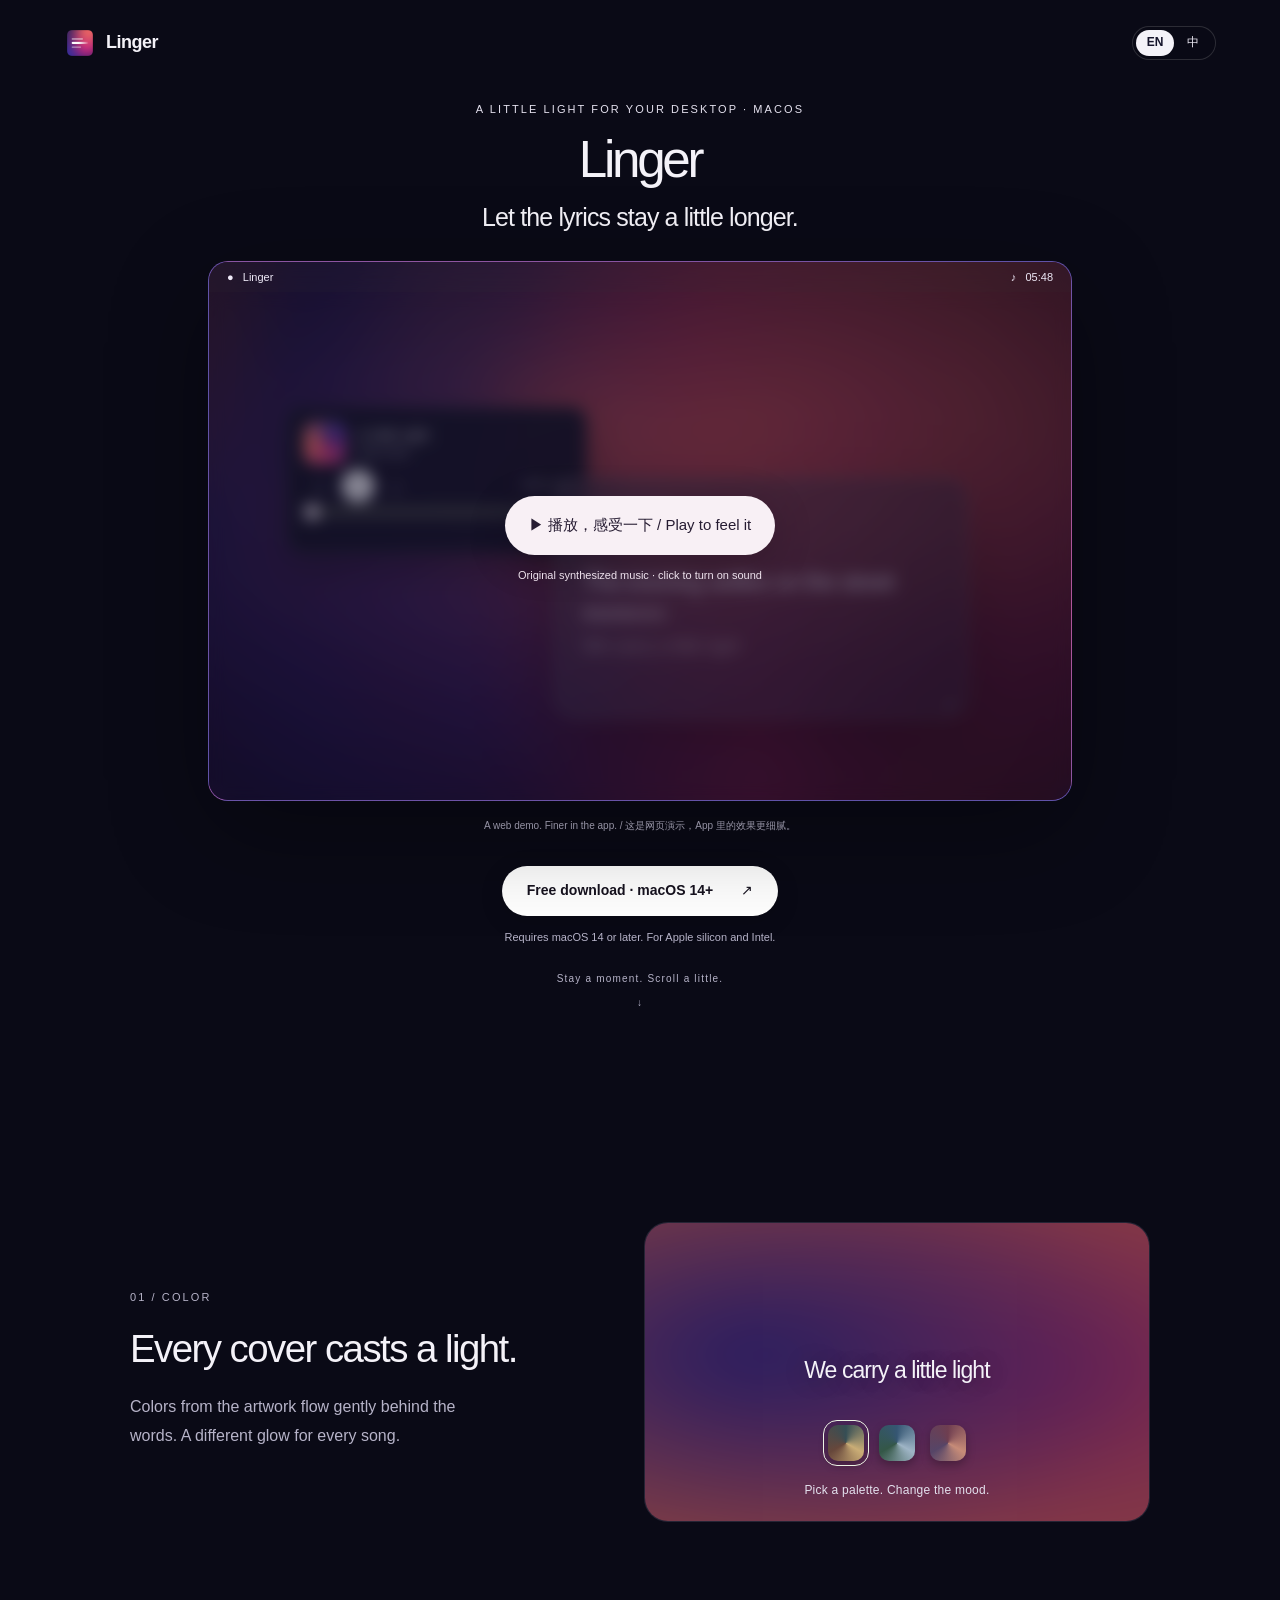
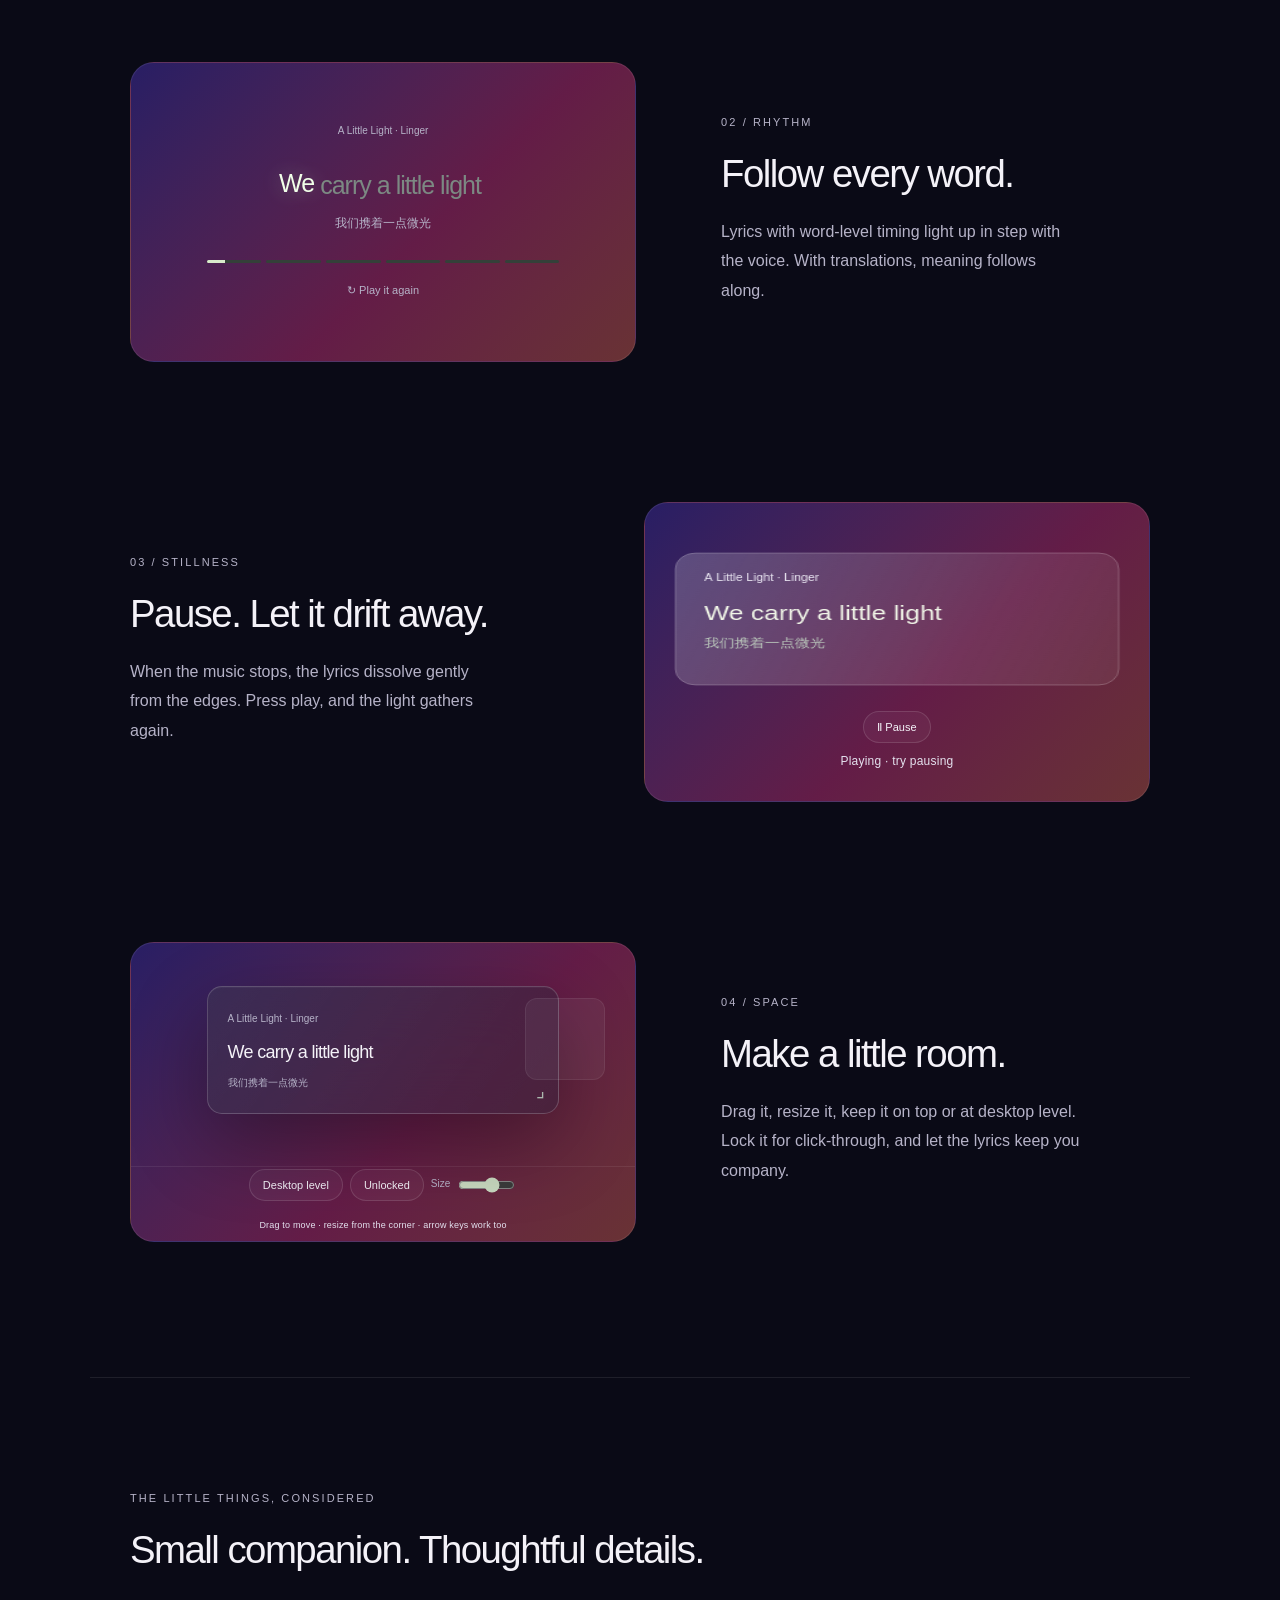
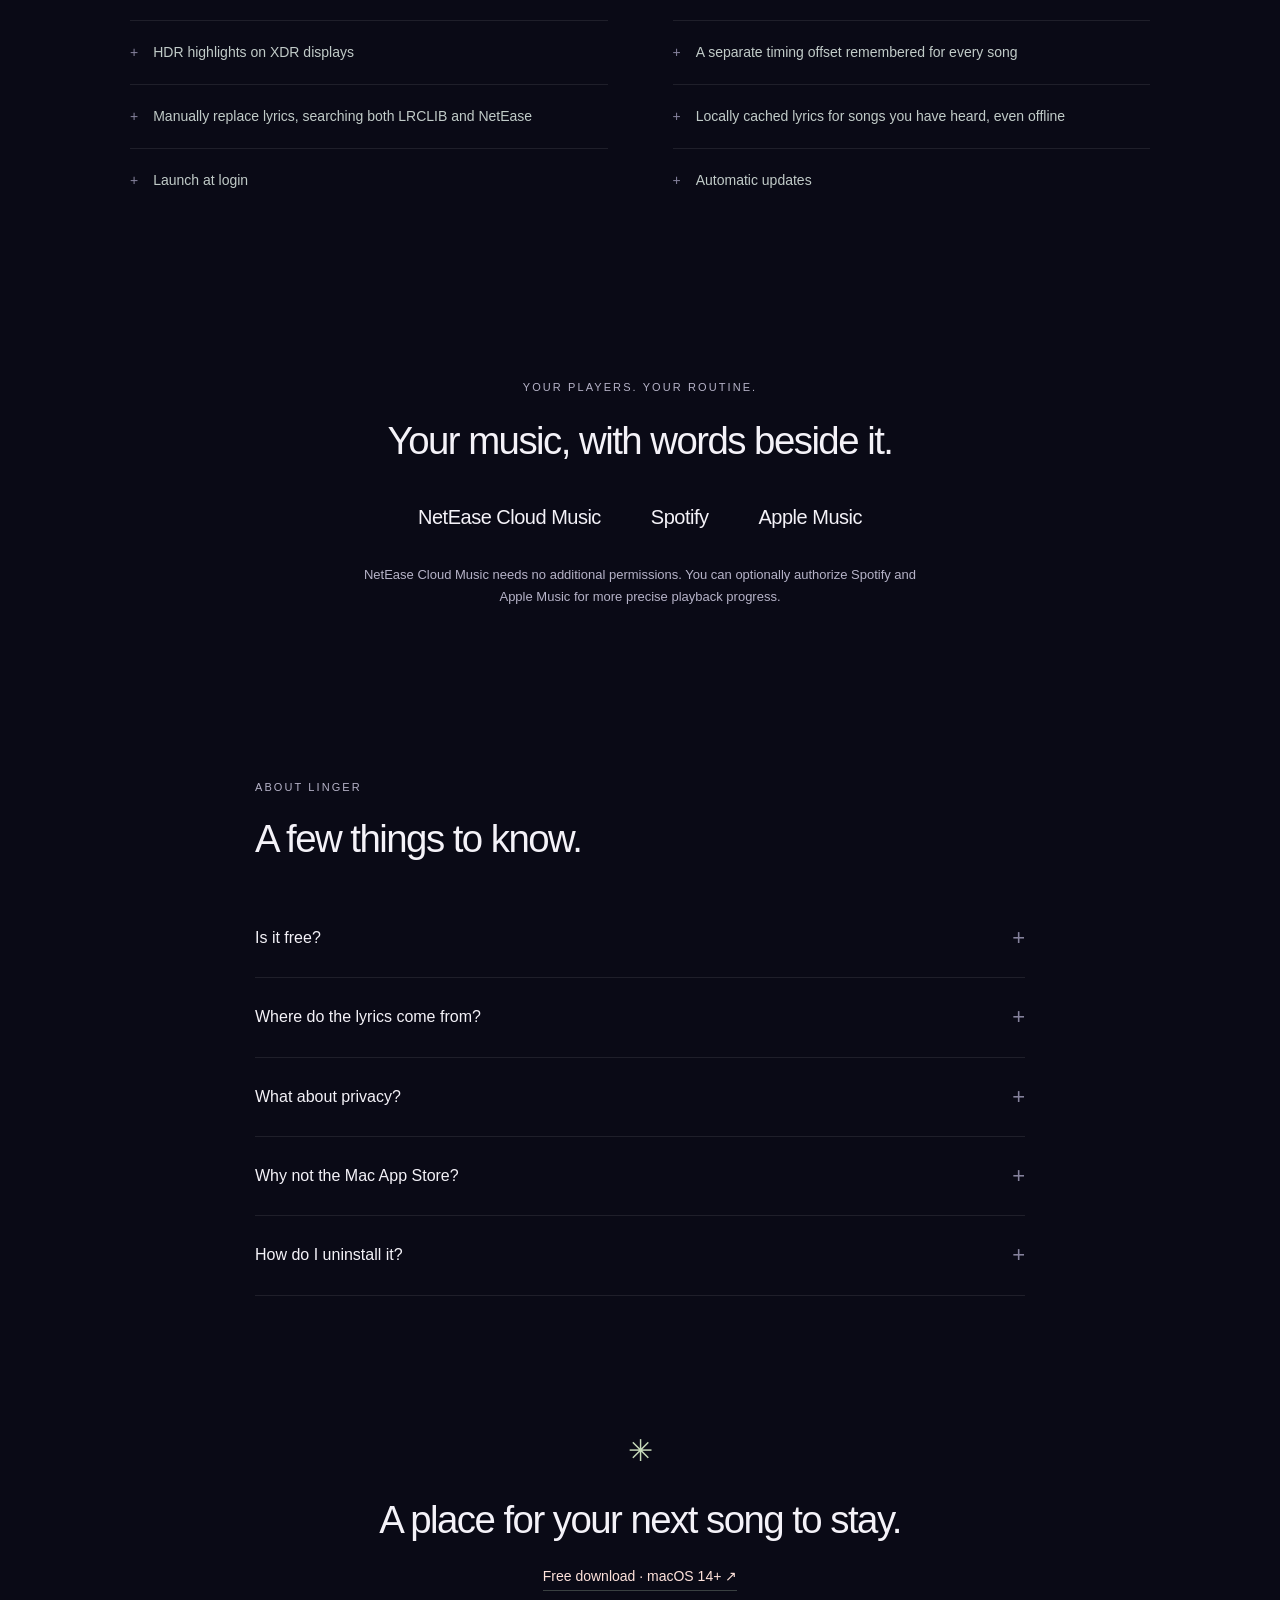
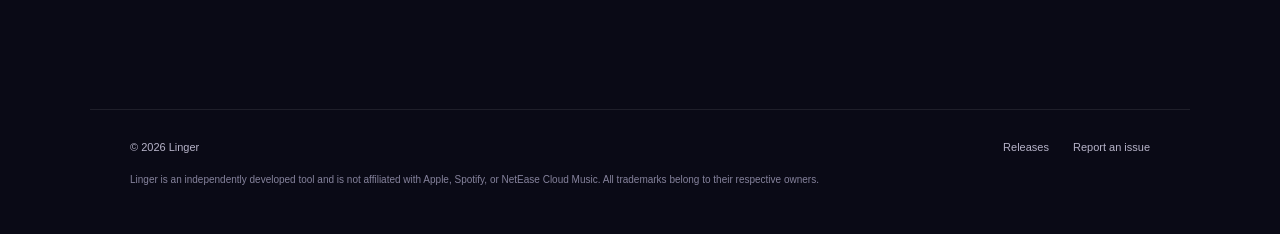
==== index.html @ bba6d28c "Update site for v0.9.4" ====
<!doctype html>
<html lang="en">
<head>
  <meta charset="utf-8">
  <meta name="viewport" content="width=device-width, initial-scale=1">
  <meta name="theme-color" content="#090d12">
  <title>Linger — Let the lyrics stay a little longer.</title>
  <meta name="description" content="A free desktop lyrics companion for macOS 14+. Album-inspired color, word-by-word lyrics, and a little light on your desktop.">
  <link rel="canonical" href="https://linger-lyrics.pages.dev/">
  <meta name="robots" content="index, follow, max-image-preview:large">
  <meta name="google-site-verification" content="uIBSV9NCCIyWCaOBSBI79vrSNpDfPE1lm4wyJElAHRg">
  <meta property="og:type" content="website">
  <meta property="og:site_name" content="Linger">
  <meta name="twitter:card" content="summary">
  <meta property="og:title" content="Linger — Let the lyrics stay a little longer.">
  <meta property="og:description" content="A free desktop lyrics companion for macOS 14+. Album-inspired color and word-by-word lyrics.">
  <meta property="og:url" content="https://linger-lyrics.pages.dev/">
  <meta property="og:image" content="https://linger-lyrics.pages.dev/assets/app-icon.png">
  <meta property="og:image:width" content="512">
  <meta property="og:image:height" content="512">
  <link rel="icon" type="image/png" href="./assets/favicon.png">
  <link rel="apple-touch-icon" href="./assets/app-icon.png">
  <link rel="alternate" type="text/markdown" href="./llms.txt" title="Linger summary for AI agents">
  <link rel="stylesheet" href="./style.css">
  <script src="./main.js" defer></script>
  <script src="./demo/demo.js" defer></script>
  <script type="application/ld+json">{"@context":"https://schema.org","@graph":[{"@type":"SoftwareApplication","name":"Linger","alternateName":"余音","url":"https://linger-lyrics.pages.dev/","description":"A free desktop lyrics companion for macOS. Album-inspired color and word-by-word lyrics. Let the lyrics stay a little longer. Requires macOS 14+.","image":"https://linger-lyrics.pages.dev/assets/app-icon.png","applicationCategory":"MultimediaApplication","operatingSystem":"macOS 14 or later","downloadUrl":"https://github.com/LeiZiKang/linger/releases/latest/download/Linger.dmg","isAccessibleForFree":true,"offers":{"@type":"Offer","price":"0","priceCurrency":"USD"},"featureList":["HDR highlights on XDR displays","A separate timing offset remembered for every song","Manually replace lyrics, searching both LRCLIB and NetEase","Locally cached lyrics for songs you have heard, even offline","Launch at login","Automatic updates"]},{"@type":"FAQPage","url":"https://linger-lyrics.pages.dev/","mainEntity":[{"@type":"Question","name":"Is it free?","acceptedAnswer":{"@type":"Answer","text":"Completely free for now."}},{"@type":"Question","name":"Where do the lyrics come from?","acceptedAnswer":{"@type":"Answer","text":"Lyrics come from third-party sources, LRCLIB and NetEase Cloud Music. Linger does not provide lyrics itself. Some lyrics may be missing or inaccurate."}},{"@type":"Question","name":"What about privacy?","acceptedAnswer":{"@type":"Answer","text":"No account. “Share anonymous usage stats” is on by default: update checks send a random ID plus the app and macOS version so we can count active users. IP addresses aren’t stored, and you can turn it off in Settings › General. When looking up lyrics, the current song title, artist, album, and duration are sent to the lyrics sources."}},{"@type":"Question","name":"Why not the Mac App Store?","acceptedAnswer":{"@type":"Answer","text":"Reading NetEase Cloud Music’s playback state requires capabilities that the App Store does not allow."}},{"@type":"Question","name":"How do I uninstall it?","acceptedAnswer":{"@type":"Answer","text":"Quit Linger, then drag the app to the Trash."}}]}]}</script>
</head>
<body>
  <a class="skip" href="#features" data-i18n="skip">Skip to features</a>
  <header class="site-header">
    <a class="brand" href="#home"><img src="./assets/app-icon.png" alt="" width="32" height="32"><span data-i18n="brand">Linger</span></a>
    <nav aria-label="Language"><button id="language" type="button" role="switch" aria-checked="false" aria-label="中文"><span aria-hidden="true">EN</span><span aria-hidden="true">中</span></button></nav>
  </header>
  <main>
    <section id="home" class="hero" aria-labelledby="hero-title">

      <div class="hero-copy"><p class="eyebrow" data-i18n="eyebrow">A little light for your desktop · macOS</p><h1 id="hero-title"><span data-i18n="name">Linger</span><small data-i18n="tagline">Let the lyrics stay a little longer.</small></h1></div>
      <div id="interactive-demo" tabindex="0" role="group" data-i18n-aria="demoLabel">
        <div class="mac-menu"><span>● &nbsp; Linger</span><span>♪ &nbsp; <time id="mac-time">21:08</time></span></div>
        <canvas id="aurora" aria-hidden="true"></canvas>
        <div id="demo-player" tabindex="0" role="group" data-i18n-aria="playerLabel">
          <div class="player-heading"><span class="demo-cover" aria-hidden="true"></span><div><strong id="demo-title">A Little Light</strong><small data-i18n="originalDemo">Demo track</small></div></div>
          <div class="transport"><button id="demo-prev" data-i18n-aria="previous">‹</button><button id="demo-play" data-i18n-aria="play"><svg viewBox="0 0 16 16" aria-hidden="true"><path d="M5 2.8v10.4L13.4 8z"/></svg></button><button id="demo-next" data-i18n-aria="next">›</button><output id="demo-time">0:00 / 1:00</output></div>
          <input id="demo-progress" type="range" min="0" max="60" value="0" step="0.01" data-i18n-aria="seek">
        </div>
        <div id="demo-card" class="lyric-card" tabindex="0" role="group" data-i18n-aria="moveLabel">
          <div class="demo-toolbar"><button id="demo-lock" aria-pressed="false"></button><button id="demo-layer" aria-pressed="true"></button></div>
          <div class="demo-card-content"><div class="demo-card-title"></div><p class="demo-previous"></p><div class="demo-current"></div><p class="demo-translation"></p><p class="demo-following"></p></div>
          <button id="demo-resize" data-i18n-aria="resize">⌟</button>
        </div>
        <div id="demo-gate"><button id="demo-start" disabled data-i18n="startDemo">▶ 播放，感受一下 / Play to feel it</button><p id="demo-message" role="status" data-i18n="demoLoading">Gathering a little light…</p></div>
      </div>
      <p class="simulation-note" data-i18n="simulationNote">A web demo. Finer in the app. / 这是网页演示，App 里的效果更细腻。</p>
      <div class="download-wrap"><a class="download" href="https://linger-stats.lzkhaoshua.workers.dev/download"><span class="download-desktop" data-i18n="download">Free download · macOS 14+</span><span class="download-mobile" data-i18n="mobile">Please download on a Mac</span><span aria-hidden="true">↗</span></a><p class="requirements" data-i18n="requirements">Requires macOS 14 or later. For Apple silicon and Intel.</p></div>
      <a class="discover" href="#features"><span data-i18n="discover">Stay a moment. Scroll a little.</span><span aria-hidden="true">↓</span></a>
    </section>
    <section id="features" class="features" aria-label="Features">
      <article class="feature"><div class="feature-copy"><p class="section-index">01 / <span data-i18n="colorLabel">Color</span></p><h2 data-i18n="colorTitle">Every cover casts a light.</h2><p data-i18n="colorBody">Colors from the artwork flow gently behind the words. A different glow for every song.</p></div><div id="color-demo" class="demo color-demo"><div class="color-orb"></div><div class="mini-lyric" data-i18n="line1">We carry a little light</div><div class="swatches" role="group" data-i18n-aria="paletteLabel"><button class="swatch amber" data-palette="0" aria-pressed="true" data-i18n-aria="amber"></button><button class="swatch blue" data-palette="1" aria-pressed="false" data-i18n-aria="blue"></button><button class="swatch rose" data-palette="2" aria-pressed="false" data-i18n-aria="rose"></button></div><p class="demo-caption" data-i18n="paletteHint">Pick a palette. Change the mood.</p></div></article>
      <article class="feature reverse"><div class="feature-copy"><p class="section-index">02 / <span data-i18n="wordLabel">Rhythm</span></p><h2 data-i18n="wordTitle">Follow every word.</h2><p data-i18n="wordBody">Lyrics with word-level timing light up in step with the voice. With translations, meaning follows along.</p></div><div class="demo word-demo" id="word-demo"><p class="tiny" data-i18n="demoTrack">A Little Light · Linger</p><div id="word-line" class="word-line" aria-hidden="true"></div><p class="translation" data-i18n="translation1">我们携着一点微光</p><div class="timeline" aria-hidden="true"><i></i><i></i><i></i><i></i><i></i><i></i></div><button id="replay" class="text-button" type="button" data-i18n="replay">↻ Play it again</button></div></article>
      <article class="feature"><div class="feature-copy"><p class="section-index">03 / <span data-i18n="pauseLabel">Stillness</span></p><h2 data-i18n="pauseTitle">Pause. Let it drift away.</h2><p data-i18n="pauseBody">When the music stops, the lyrics dissolve gently from the edges. Press play, and the light gathers again.</p></div><div class="demo dissolve-demo" id="dissolve-demo"><div class="dissolve-stage"><canvas id="dissolve" data-i18n-aria="dissolveLabel" role="img"></canvas></div><button id="play-toggle" class="pill" aria-pressed="false" type="button"></button><p class="demo-caption" id="pause-status" aria-live="polite"></p></div></article>
      <article class="feature reverse"><div class="feature-copy"><p class="section-index">04 / <span data-i18n="placeLabel">Space</span></p><h2 data-i18n="placeTitle">Make a little room.</h2><p data-i18n="placeBody">Drag it, resize it, keep it on top or at desktop level. Lock it for click-through, and let the lyrics keep you company.</p></div><div class="demo placement-demo" id="placement-demo"><div class="desktop-line" aria-hidden="true"></div><div class="desktop-dot" aria-hidden="true"></div><div id="movable-card" class="lyric-card movable-card" tabindex="0" role="group" data-i18n-aria="moveLabel"><span class="tiny" data-i18n="demoTrack">A Little Light · Linger</span><p data-i18n="line1">We carry a little light</p><span class="translation" data-i18n="translation1">我们携着一点微光</span><span class="resize-grip" aria-hidden="true">⌟</span></div><div class="placement-controls"><button id="layer-toggle" class="pill" aria-pressed="false" data-i18n="desktop">Desktop level</button><button id="lock-toggle" class="pill" aria-pressed="false" data-i18n="unlocked">Unlocked</button><label class="size-control"><span data-i18n="size">Size</span><input id="card-size" type="range" min="75" max="115" value="100"></label></div><p class="demo-caption" data-i18n="dragHint">Drag to move · resize from the corner · arrow keys work too</p></div></article>
    </section>
    <section class="details content-width" aria-labelledby="details-title"><p class="section-index" data-i18n="detailsLabel">The little things, considered</p><h2 id="details-title" data-i18n="detailsTitle">Small companion. Thoughtful details.</h2><ul id="detail-list"><li>HDR highlights on XDR displays</li><li>A separate timing offset remembered for every song</li><li>Manually replace lyrics, searching both LRCLIB and NetEase</li><li>Locally cached lyrics for songs you have heard, even offline</li><li>Launch at login</li><li>Automatic updates</li></ul></section>
    <section class="players content-width" aria-labelledby="players-title"><p class="section-index" data-i18n="playersLabel">Your players. Your routine.</p><h2 id="players-title" data-i18n="playersTitle">Your music, with words beside it.</h2><ul id="player-list"><li>NetEase Cloud Music</li><li>Spotify</li><li>Apple Music</li></ul><p data-i18n="playersBody">NetEase Cloud Music needs no additional permissions. You can optionally authorize Spotify and Apple Music for more precise playback progress.</p></section>
    <section class="faq content-width" aria-labelledby="faq-title"><p class="section-index" data-i18n="faqLabel">About Linger</p><h2 id="faq-title" data-i18n="faqTitle">A few things to know.</h2><div id="faq-list"><details><summary>Is it free?</summary><p>Completely free for now.</p></details><details><summary>Where do the lyrics come from?</summary><p>Lyrics come from third-party sources, LRCLIB and NetEase Cloud Music. Linger does not provide lyrics itself. Some lyrics may be missing or inaccurate.</p></details><details><summary>What about privacy?</summary><p>No account. “Share anonymous usage stats” is on by default: update checks send a random ID plus the app and macOS version so we can count active users. IP addresses aren’t stored, and you can turn it off in Settings › General. When looking up lyrics, the current song title, artist, album, and duration are sent to the lyrics sources.</p></details><details><summary>Why not the Mac App Store?</summary><p>Reading NetEase Cloud Music’s playback state requires capabilities that the App Store does not allow.</p></details><details><summary>How do I uninstall it?</summary><p>Quit Linger, then drag the app to the Trash.</p></details></div></section>
    <section class="closing content-width"><span class="closing-star" aria-hidden="true">✳</span><h2 data-i18n="closing">A place for your next song to stay.</h2><a class="text-link" href="https://linger-stats.lzkhaoshua.workers.dev/download"><span class="download-desktop" data-i18n="download">Free download · macOS 14+</span><span class="download-mobile" data-i18n="mobile">Please download on a Mac</span> <span aria-hidden="true">↗</span></a></section>
  </main>
  <footer class="content-width"><div class="footer-row"><span data-i18n="copyright">© 2026 Linger</span><div><a href="https://github.com/LeiZiKang/linger/releases" data-i18n="releases">Releases</a><a href="https://github.com/LeiZiKang/linger/issues" data-i18n="feedback">Report an issue</a></div></div><p data-i18n="legal">Linger is an independently developed tool and is not affiliated with Apple, Spotify, or NetEase Cloud Music. All trademarks belong to their respective owners.</p></footer>
</body>
</html>
---- style.css ----
:root{color-scheme:dark;--bg:#0a0a16;--panel:#14132a;--text:#f4f2f8;--muted:#b6b3c8;--faint:#85829c;--line:#ffffff16;--accent:#ffe3dc;--palette-a:#3b2a94;--palette-b:#c4307c;--palette-c:#ec6a5e;font-family:-apple-system,BlinkMacSystemFont,"Segoe UI",sans-serif;font-synthesis:none}
*{box-sizing:border-box}
html{scroll-behavior:smooth;scroll-padding-top:70px}
body{margin:0;background:var(--bg);color:var(--text);font-size:16px;line-height:1.65}
button,input,a{-webkit-tap-highlight-color:transparent}
button,input{font:inherit}
button,a{touch-action:manipulation}
button{color:inherit;cursor:pointer}
a{color:inherit;text-decoration:none}
button:focus-visible,a:focus-visible,input:focus-visible,div[tabindex]:focus-visible,summary:focus-visible{outline:2px solid var(--accent);outline-offset:6px}
button{border:0}
button:hover,a:hover{color:#fff}
.skip{position:fixed;top:-100px;left:16px;z-index:20;background:var(--bg);padding:10px}
.skip:focus{top:12px}
.site-header{position:absolute;z-index:5;top:0;left:0;width:100%;display:flex;align-items:center;justify-content:space-between;padding:26px 5%}
.brand{display:flex;gap:10px;align-items:center;font-size:18px;letter-spacing:-.5px;font-weight:600}
.brand img{border-radius:9px}
#language{position:relative;display:grid;grid-template-columns:1fr 1fr;align-items:center;width:84px;height:34px;padding:3px;border:1px solid #ffffff24;background:#0a0a1650;border-radius:25px;color:#ece9f4;font-size:12px;cursor:pointer}
#language::before{content:"";position:absolute;top:3px;left:3px;width:calc(50% - 3px);height:calc(100% - 6px);border-radius:20px;background:#f4f2f8;transition:transform .25s ease}
#language[aria-checked="true"]::before{transform:translateX(100%)}
#language span{position:relative;text-align:center;transition:color .25s}#language[aria-checked="false"] span:first-child,#language[aria-checked="true"] span:last-child{color:#14132a;font-weight:600}
.hero{position:relative;min-height:900px;height:100svh;display:flex;flex-direction:column;align-items:center;justify-content:center;overflow:hidden;isolation:isolate;background:radial-gradient(ellipse at 22% 52%,#c4307c88,transparent 62%),radial-gradient(ellipse at 85% 40%,#3b2a9499,transparent 65%),#0a0a16}
.hero canvas,.hero-shade{position:absolute;inset:0;width:100%;height:100%;z-index:-2}
.hero-shade{z-index:-1;background:linear-gradient(#0a0a1640,transparent 45%,#0a0a16 100%)}
.hero-copy{text-align:center;margin-top:32px}
.eyebrow,.section-index{font-size:11px;text-transform:uppercase;letter-spacing:.19em;color:var(--muted)}
.eyebrow{color:#e4e1ee;margin:0 0 14px}
h1{font-size:clamp(66px,7.5vw,112px);font-weight:400;letter-spacing:-.065em;line-height:1.08;margin:0}
h1 small{display:block;font-size:clamp(21px,2.5vw,32px);letter-spacing:-.035em;line-height:1.5;margin-top:15px;font-weight:400}
html[lang=zh-CN] h1{letter-spacing:.06em}
html[lang=zh-CN] h1 small{letter-spacing:.03em}
.lyric-card{border:1px solid #ffffff30;background:linear-gradient(125deg,#ffffff14,#ffffff08),#14112a66;box-shadow:0 28px 80px #0005,inset 0 1px #ffffff0a;border-radius:22px;backdrop-filter:blur(28px);-webkit-backdrop-filter:blur(28px)}
.hero-card{width:min(640px,calc(100% - 40px));height:288px;margin:30px 0 26px;padding:24px 36px;text-align:left}
.track-header{display:flex;align-items:center;gap:10px;margin-bottom:12px;color:#d9d6e4;font-size:13px;letter-spacing:.02em}
.cover{display:block;width:27px;height:27px;border-radius:7px;background:conic-gradient(from 40deg,var(--palette-a),var(--palette-b),var(--palette-c),var(--palette-a))}
.track-header .bars{margin-left:auto;display:flex;align-items:center;gap:3px;height:16px}
.bars i{display:block;width:2px;height:8px;background:#efeaf6;border-radius:2px}
.bars i:nth-child(2){height:15px}
.bars i:nth-child(3){height:11px}
.lyric-window{height:192px;overflow:hidden;position:relative;mask-image:linear-gradient(transparent,#000 10%,#000 88%,transparent)}
.lyric-stack{position:relative;transition:transform 850ms cubic-bezier(.22,1.4,.36,1)}
.lyric-row{height:64px;font-size:22px;color:#d2cfe0;filter:blur(.65px);opacity:.5;transform:scale(.96);transform-origin:left center;transition:filter .7s,opacity .7s,transform .7s}
.lyric-row.current{filter:none;opacity:1;transform:scale(1)}
.sing-line{position:relative;display:inline-block;white-space:nowrap}
.sing-line .base{color:#d2cfe0}
.sing-line .lit{position:absolute;inset:0;color:#ffffff;text-shadow:0 0 18px #ffd9d055;mask-image:linear-gradient(90deg,#000 0%,#000 calc(var(--progress,0%) - 5%),transparent calc(var(--progress,0%) + 5%));-webkit-mask-image:linear-gradient(90deg,#000 0%,#000 calc(var(--progress,0%) - 5%),transparent calc(var(--progress,0%) + 5%))}
.current .sing-line{transform:translateY(var(--lift,0px))}
.lyric-row .translation{font-size:13px;margin-top:2px;color:#e0dcea}
.download-wrap{text-align:center}
.download{display:inline-flex;align-items:center;gap:28px;border-radius:100px;background:#ffffff;color:#16121f;padding:13px 25px;font-size:14px;font-weight:600;box-shadow:0 5px 24px #0002;transition:background .2s,transform .2s}
.download:hover{background:#ffece7;color:#16121f;transform:translateY(-2px)}
.requirements{font-size:11px;color:var(--muted);margin:12px 16px 0}
.download-mobile{display:none}
.discover{display:flex;flex-direction:column;align-items:center;gap:8px;font-size:10px;letter-spacing:.12em;color:var(--muted);position:absolute;bottom:25px}
.content-width,.features{max-width:1100px;padding:0 40px;margin:0 auto}
.features{padding-top:75px}
.feature{display:grid;grid-template-columns:1fr 1.18fr;gap:85px;align-items:center;min-height:440px;padding:65px 0}
.feature.reverse{grid-template-columns:1.18fr 1fr}
.reverse .feature-copy{order:2}
.feature-copy h2,h2{font-weight:400;letter-spacing:-.04em;font-size:clamp(30px,3vw,42px);line-height:1.3;margin:18px 0}
.feature-copy>p:last-child{font-size:16px;color:var(--muted);max-width:360px;line-height:1.85}
.demo{height:300px;position:relative;border:1px solid var(--line);border-radius:24px;overflow:hidden;background:#110f22}
.color-demo{display:flex;flex-direction:column;align-items:center;justify-content:flex-end;background:#110f22;isolation:isolate}
.color-orb{position:absolute;inset:-50%;z-index:-1;background:radial-gradient(ellipse at 36% 47%,var(--palette-a),transparent 48%),radial-gradient(ellipse at 65% 50%,var(--palette-b),transparent 52%),var(--palette-c);filter:blur(30px);opacity:.55;transition:background 1.2s}
.mini-lyric{font-size:23px;letter-spacing:-.04em;margin-bottom:35px;text-shadow:0 2px 25px #0005}
.swatches{display:flex;gap:15px}
.swatch{height:36px;width:36px;border-radius:10px;position:relative;box-shadow:0 4px 10px #0004}
.swatch[aria-pressed=true]:after{content:"";position:absolute;inset:-5px;border:1px solid #edf4e4;border-radius:14px}
.amber{background:conic-gradient(#354e55,#caad76,#67473b,#354e55)}
.blue{background:conic-gradient(#355673,#9fb5c6,#345747,#355673)}
.rose{background:conic-gradient(#6f3e50,#c78c78,#564567,#6f3e50)}
.demo-caption{color:#e4e1ee;font-size:12px;letter-spacing:.02em;margin:20px 10px}
.tiny{font-size:10px;color:var(--muted)}
.word-demo{display:flex;flex-direction:column;align-items:center;justify-content:center;background:linear-gradient(135deg,color-mix(in srgb,var(--palette-a) 62%,#0a0a16),color-mix(in srgb,var(--palette-b) 48%,#0a0a16) 58%,color-mix(in srgb,var(--palette-c) 42%,#0a0a16))}
.word-demo .tiny{margin:0 0 25px}
.word-line{font-size:25px;font-weight:500;letter-spacing:-.04em}
.word-line span{color:#7c8983;display:inline-block;transition:color .3s,transform .4s,text-shadow .3s;margin-right:.24em}
.word-line span.active{color:#f1ffe8;transform:translateY(-2px);text-shadow:0 0 20px #c4f0ac55}
.translation{font-size:12px;color:var(--muted)}
.word-demo .translation{margin:8px 0 26px}
.timeline{display:flex;gap:5px;width:70%}
.timeline i{height:3px;flex:1;background:#344039;border-radius:3px;overflow:hidden}
.timeline i:before{content:"";display:block;height:100%;width:var(--fill,0%);background:#d8eacb}
.text-button{background:transparent;color:var(--muted);font-size:11px;margin-top:17px}
.text-button:hover{color:var(--text)}
.dissolve-demo{display:flex;flex-direction:column;align-items:center;justify-content:center;background:linear-gradient(135deg,color-mix(in srgb,var(--palette-a) 62%,#0a0a16),color-mix(in srgb,var(--palette-b) 48%,#0a0a16) 58%,color-mix(in srgb,var(--palette-c) 42%,#0a0a16))}
.dissolve-stage{width:100%;height:180px}
.dissolve-stage canvas{width:100%;height:100%;display:block}
.pill{padding:6px 13px;background:#ffffff0a;border:1px solid #ffffff20;border-radius:30px;font-size:11px}
.pill:hover{background:#ffffff14}
.pill[aria-pressed=true]{border-color:#b8d3aa88;color:var(--accent)}
.dissolve-demo .demo-caption{margin:9px 10px 0}
.placement-demo{background:linear-gradient(135deg,color-mix(in srgb,var(--palette-a) 62%,#0a0a16),color-mix(in srgb,var(--palette-b) 48%,#0a0a16) 58%,color-mix(in srgb,var(--palette-c) 42%,#0a0a16));padding:0 20px}
.desktop-line{position:absolute;left:0;right:0;bottom:74px;border-top:1px solid #ffffff12}
.desktop-dot{position:absolute;top:55px;right:30px;width:80px;height:82px;border-radius:12px;background:#c4d5d910;border:1px solid #ffffff12;z-index:2;pointer-events:none;transition:opacity .4s}
.placement-demo.on-top .desktop-dot{z-index:0}
.movable-card{position:absolute;width:70%;height:128px;left:15%;top:43px;padding:17px 20px;border-radius:15px;cursor:grab;touch-action:none;user-select:none;z-index:1;transform-origin:center}
.movable-card p{font-size:18px;margin:8px 0 0;white-space:nowrap;letter-spacing:-.04em}
.movable-card .translation{font-size:10px}
.resize-grip{position:absolute;right:8px;bottom:4px;font-size:19px;color:#abb7ad;cursor:nwse-resize;padding:2px 5px}
.placement-demo.locked .movable-card{pointer-events:none}
.placement-demo.locked .resize-grip{opacity:0}
.placement-controls{position:absolute;bottom:40px;left:12px;right:12px;display:flex;gap:7px;justify-content:center;align-items:center}
.placement-demo>.demo-caption{position:absolute;bottom:1px;left:0;right:0;margin:7px;text-align:center;font-size:9px}
.size-control{display:flex;align-items:center;gap:6px;font-size:10px;color:var(--muted)}
input[type=range]{width:57px;accent-color:#c8d8bf}
.details{padding-top:100px;padding-bottom:100px;border-top:1px solid var(--line);margin-top:65px}
.details h2{margin-bottom:45px}
#detail-list{display:grid;grid-template-columns:1fr 1fr;gap:0 65px;list-style:none;padding:0;margin:0}
#detail-list li{padding:20px 0;border-top:1px solid var(--line);font-size:14px;color:#c1cbc8}
#detail-list li:before{content:"+";color:var(--faint);padding-right:15px}
.players{text-align:center;padding-top:55px;padding-bottom:100px}
.players h2{margin:20px 0 35px}
#player-list{display:flex;justify-content:center;gap:50px;padding:0;list-style:none;font-size:20px;letter-spacing:-.025em}
.players>p:last-child{color:var(--muted);font-size:13px;max-width:560px;margin:30px auto 0}
.faq{max-width:850px;padding-top:60px;padding-bottom:80px}
.faq h2{margin-bottom:35px}
details{border-bottom:1px solid var(--line);padding:21px 0}
summary{cursor:pointer;list-style:none;display:flex;justify-content:space-between;align-items:center;font-size:16px}
summary::-webkit-details-marker{display:none}
summary:after{content:"+";font-size:22px;color:var(--faint);margin-left:20px}
details[open] summary:after{content:"−"}
details p{font-size:14px;color:var(--muted);max-width:650px;line-height:1.9;padding-right:25px;margin-bottom:4px}
.closing{text-align:center;padding-top:50px;padding-bottom:120px}
.closing-star{font-size:30px;color:#c7daba}
.closing h2{margin-top:20px}
.text-link{font-size:14px;color:var(--accent);border-bottom:1px solid #a6bca64d;padding-bottom:6px}
footer{border-top:1px solid var(--line);padding-top:28px!important;padding-bottom:35px!important;font-size:11px;color:var(--muted)}
.footer-row{display:flex;justify-content:space-between}
.footer-row div{display:flex;gap:24px}
footer p{font-size:10px;color:var(--faint);margin-top:16px}
.is-paused .bars i{height:4px!important}
@media(min-width:1500px){.hero{max-height:1200px}
}
@media(max-height:850px) and (min-width:701px){.hero{min-height:760px}
.hero-card{margin:28px 0 25px}
.hero-copy{margin-top:35px}
h1{font-size:76px}
.eyebrow{margin-bottom:10px}
}
@media(max-width:800px){.feature,.feature.reverse{gap:35px;grid-template-columns:1fr 1.1fr}
.feature-copy h2{font-size:28px}
.word-line{font-size:21px}
.mini-lyric{font-size:20px}
.placement-controls{gap:4px}
.pill{padding:6px 9px}
.size-control span{display:none}
.movable-card{padding:17px 12px}
.movable-card p{font-size:16px}
}
@media(max-width:700px){.site-header{padding:20px 20px}
.hero{height:100svh;min-height:790px;max-height:1000px}
.hero-copy{margin:38px 16px 0}
h1{font-size:76px}
h1 small{font-size:21px;max-width:340px;margin:18px auto 0}
.eyebrow{font-size:9px}
.hero-card{width:calc(100% - 44px);max-width:440px;height:272px;margin:38px 0 30px;padding:22px}
.lyric-row{font-size:clamp(14px,4.1vw,17px)}
.download-desktop{display:none}
.download-mobile{display:inline}
.download{pointer-events:none}
.requirements{max-width:290px;font-size:10px;line-height:1.7}
.discover{bottom:22px}
.features,.content-width{padding-left:16px;padding-right:16px}
.features{padding-top:25px}
.feature,.feature.reverse{grid-template-columns:1fr;gap:22px;padding:48px 0;min-height:0}
.reverse .feature-copy{order:0}
.feature-copy h2{font-size:31px;margin-top:15px}
.feature-copy>p:last-child{max-width:100%;font-size:14px}
.section-index{font-size:10px}
.demo{height:280px}
.mini-lyric{font-size:24px}
.word-line{font-size:25px}
.details{margin-top:35px;padding-top:60px;padding-bottom:50px}
.details h2{margin-bottom:30px}
#detail-list{grid-template-columns:1fr;gap:0}
#detail-list li{font-size:13px;padding:17px 0}
.players{padding-top:40px;padding-bottom:50px}
#player-list{gap:22px;font-size:16px;flex-wrap:wrap}
.players>p:last-child{font-size:12px}
.faq{padding-top:40px;padding-bottom:40px}
.closing{padding-top:35px;padding-bottom:75px}
.closing h2{font-size:29px}
.movable-card p{font-size:18px}
.placement-controls{gap:9px}
.pill{padding:6px 13px}
.size-control span{display:inline}
.footer-row{gap:20px}
footer p{line-height:1.9}
footer{padding-top:24px!important}
}
@media(prefers-reduced-motion:reduce){html{scroll-behavior:auto}
*,*:before,*:after{animation:none!important;transition-property:opacity,background-color,color!important;transition-duration:.35s!important}
.hero-card{transform:none}
.lyric-stack{transition:none}
.current .sing-line{transform:none}
.word-line span.active{transform:none}
.download:hover{transform:none}
}

/* Interactive desktop — isolated from the four smaller feature demonstrations. */
.hero{height:auto;min-height:0;max-height:none!important;padding:100px 24px 65px;background:var(--bg);overflow:visible}
.hero-copy{margin:0 0 24px}.hero h1{font-size:clamp(42px,4vw,56px)}.hero h1 small{font-size:clamp(18px,2vw,25px);margin-top:12px}
.hero .discover{position:static;margin-top:25px}.hero .download-wrap{margin-top:10px}
#interactive-demo{position:relative;width:min(1100px,100%,calc(max(480px,100svh - 360px)*1.6));aspect-ratio:16/10;border:1px solid #ffffff30;border-radius:20px;overflow:hidden;isolation:isolate;background:radial-gradient(ellipse at 25% 60%,var(--track-b,#c4307c),transparent 80%),var(--track-a,#3b2a94);box-shadow:0 30px 100px #0005}
#interactive-demo #aurora{position:absolute;inset:0;width:100%;height:100%;z-index:0;pointer-events:none}
.mac-menu{position:absolute;inset:0 0 auto;z-index:5;height:30px;background:#13132670;backdrop-filter:blur(14px);display:flex;justify-content:space-between;align-items:center;padding:0 18px;font-size:11px;color:#eee9f7}
#demo-player{position:absolute;left:9%;top:27%;width:300px;height:146px;z-index:2;border:1px solid #ffffff30;border-radius:15px;background:#181629ed;box-shadow:0 15px 40px #0005;padding:14px 16px;cursor:grab;touch-action:none;user-select:none}
.player-heading{display:flex;align-items:center;gap:12px}.player-heading strong{display:block;font-size:13px;font-weight:500}.player-heading small{display:block;font-size:10px;color:var(--muted)}
.demo-cover{width:42px;height:42px;border-radius:10px;background:conic-gradient(from 35deg,var(--track-a),var(--track-b),var(--track-c),var(--track-a));box-shadow:inset 0 0 15px #ffffff30}
.transport{display:flex;gap:6px;align-items:center;margin-top:6px}.transport button{background:none;border-radius:7px;width:32px;height:32px;font-size:19px}.transport button:hover{background:#ffffff12}#demo-play{display:grid;place-items:center;border-radius:50%;background:#f4f2f8;color:#14132a}#demo-play:hover{background:#fff}#demo-play svg{width:14px;height:14px;fill:currentColor}.transport output{margin-left:auto;color:var(--muted);font-size:10px;font-variant-numeric:tabular-nums}
#demo-progress{display:block;width:100%;height:16px;margin:2px 0 0;accent-color:#eee2ed;cursor:pointer}
#demo-card{position:absolute;left:40%;top:40%;width:48%;height:242px;padding:24px 28px;z-index:3;cursor:grab;touch-action:none;user-select:none;--lyric-size:25px;will-change:opacity}
.demo-card-content{height:100%;overflow:hidden;transition:opacity .3s}.demo-card-title{font-size:10px;color:#e9e2ef;margin-bottom:12px}.demo-previous,.demo-following{font-size:calc(var(--lyric-size)*.76);line-height:1.4;opacity:.4;filter:blur(.4px);margin:10px 0;white-space:nowrap;overflow:hidden;text-overflow:ellipsis}
.demo-current{font-size:var(--lyric-size);line-height:1.55;font-weight:500;white-space:pre-wrap;overflow-wrap:break-word;letter-spacing:-.03em}
.demo-current span{display:inline-block;white-space:pre;background:linear-gradient(90deg,#fff 0 var(--word,0%),#c3b6cc var(--word,0%) 100%);background-clip:text;-webkit-background-clip:text;color:transparent;transform:translateY(var(--word-lift,0px))}
.demo-translation{font-size:12px;color:#eee2ed;margin:4px 0 8px}.demo-toolbar{position:absolute;right:9px;top:-1px;display:flex;gap:4px;opacity:0;transition:opacity .2s;z-index:4;padding:5px;background:#211b35;border-radius:10px;pointer-events:auto}
.demo-toolbar button{font-size:10px;border-radius:7px;padding:5px 9px;background:#ffffff0c}
#demo-card:hover .demo-toolbar,#demo-card:focus-within .demo-toolbar,.card-locked .demo-toolbar{opacity:1}
#demo-card .demo-card-content{transition:opacity .25s ease}#interactive-demo:not(.card-desktop) #demo-card.is-faded .demo-card-content{opacity:.35}
#demo-resize{position:absolute;bottom:2px;right:3px;width:29px;height:29px;background:none;cursor:nwse-resize;color:#d9c9df}
#demo-card.compact{padding-top:16px;padding-bottom:14px}#demo-card.compact .demo-card-title,#demo-card.compact .demo-previous,#demo-card.compact .demo-following{display:none}
.card-locked #demo-card{pointer-events:none}.card-locked #demo-resize{visibility:hidden}.card-locked #demo-card .demo-toolbar{pointer-events:auto}
.card-desktop #demo-card{z-index:1}#demo-card.dissolved{pointer-events:none}#demo-card.dissolved .demo-toolbar{opacity:0;pointer-events:none}
#demo-gate{position:absolute;inset:30px 0 0;z-index:6;display:flex;flex-direction:column;align-items:center;justify-content:center;background:#0c0b2266;backdrop-filter:blur(8px);transition:opacity .7s,visibility .7s}
#demo-start{background:#f8f0f5;color:#261c32;padding:17px 24px;border-radius:40px;font-size:15px;box-shadow:0 8px 40px #0003}#demo-start:disabled{opacity:.5;cursor:wait}
#demo-message{font-size:11px;color:#eee2ed}.has-started #demo-gate{opacity:0;visibility:hidden;pointer-events:none}
.simulation-note{font-size:10px;color:var(--muted);text-align:center;margin:17px 0 22px}
@media(max-width:819px){
.hero{padding:115px 18px 45px;height:auto;min-height:0}.hero-copy{margin:0 0 30px}.hero h1{font-size:54px}.hero h1 small{font-size:18px}.hero .eyebrow{font-size:9px}
#interactive-demo{aspect-ratio:auto;height:390px;max-width:540px;background:transparent;border:0;box-shadow:none;overflow:visible}
#interactive-demo #aurora,.mac-menu,.demo-cover,.player-heading,#demo-prev,#demo-next,.demo-toolbar,#demo-resize{display:none!important}
#demo-card{left:0!important;top:0!important;width:100%!important;height:275px!important;padding:24px!important;--lyric-size:23px!important;cursor:default;pointer-events:none!important}
#demo-card .demo-card-title,#demo-card .demo-previous,#demo-card .demo-following{display:block!important}
#demo-card .demo-card-content{opacity:1!important}
#demo-player{left:0!important;top:290px!important;width:100%!important;height:90px!important;background:transparent;border:0;padding:0 18px;box-shadow:none;cursor:default}
.transport{margin:0}.transport button{width:40px;height:40px}.transport output{font-size:12px}#demo-progress{margin-top:8px}
#demo-gate{inset:0;border-radius:20px}#demo-start{font-size:13px;padding:16px 20px}
.simulation-note{max-width:340px;line-height:1.8}.hero .download-mobile{display:inline}.hero .download-desktop{display:none}.hero .requirements{font-size:10px}.hero .discover{margin-top:25px}
}
@media(prefers-reduced-motion:reduce){.demo-current span{transform:none}#demo-card{will-change:auto}}
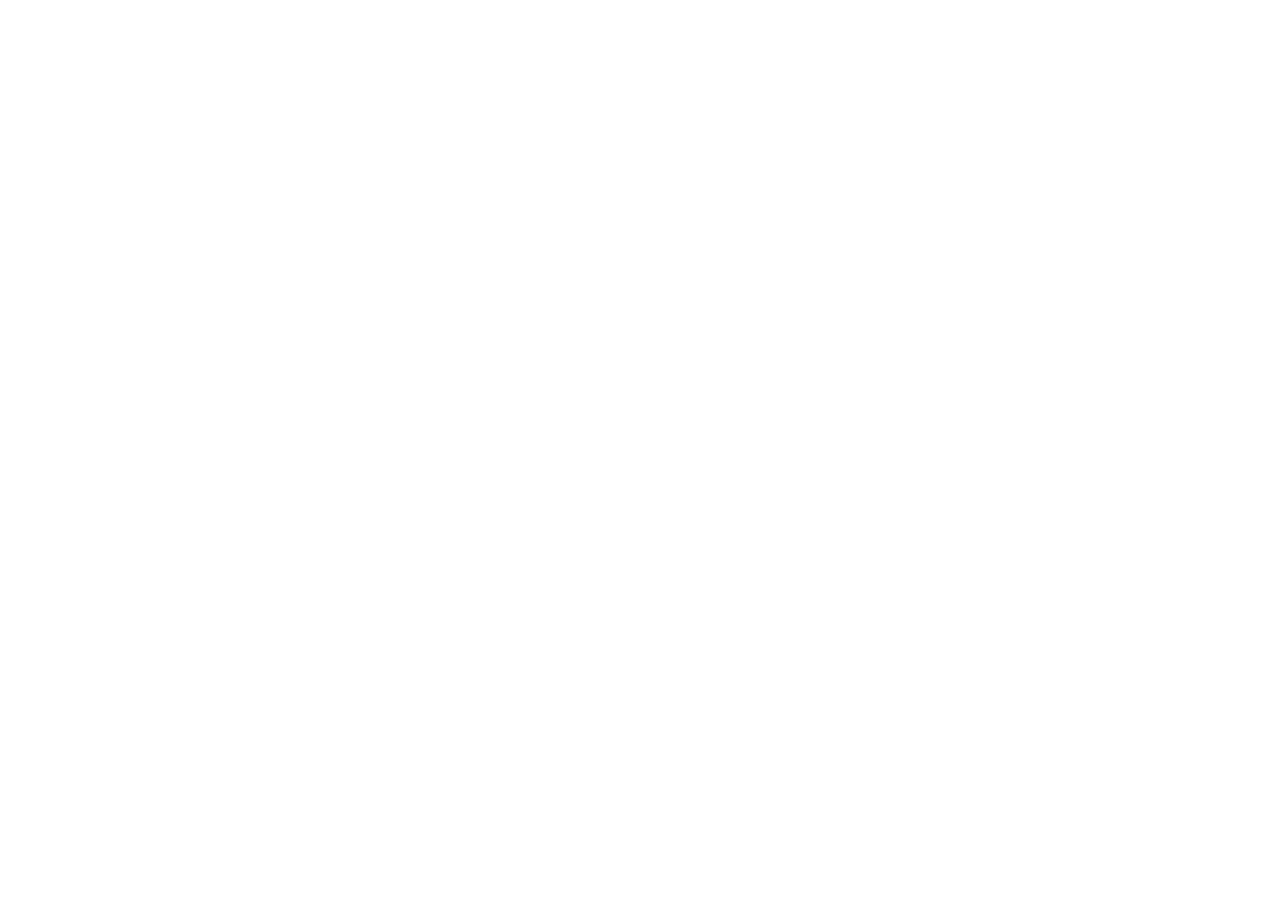
==== commit 1e196479: "Update site for v0.9.4" ====
--- a/index.html
+++ b/index.html
@@ -2,70 +2,13 @@
 <html lang="en">
 <head>
   <meta charset="utf-8">
-  <meta name="viewport" content="width=device-width, initial-scale=1">
-  <meta name="theme-color" content="#090d12">
-  <title>Linger — Let the lyrics stay a little longer.</title>
-  <meta name="description" content="A free desktop lyrics companion for macOS 14+. Album-inspired color, word-by-word lyrics, and a little light on your desktop.">
+  <!-- Linger moved to Cloudflare Pages. This GitHub Pages copy only keeps appcast.xml alive for installed builds. -->
+  <title>Linger has moved</title>
   <link rel="canonical" href="https://linger-lyrics.pages.dev/">
-  <meta name="robots" content="index, follow, max-image-preview:large">
-  <meta name="google-site-verification" content="uIBSV9NCCIyWCaOBSBI79vrSNpDfPE1lm4wyJElAHRg">
-  <meta property="og:type" content="website">
-  <meta property="og:site_name" content="Linger">
-  <meta name="twitter:card" content="summary">
-  <meta property="og:title" content="Linger — Let the lyrics stay a little longer.">
-  <meta property="og:description" content="A free desktop lyrics companion for macOS 14+. Album-inspired color and word-by-word lyrics.">
-  <meta property="og:url" content="https://linger-lyrics.pages.dev/">
-  <meta property="og:image" content="https://linger-lyrics.pages.dev/assets/app-icon.png">
-  <meta property="og:image:width" content="512">
-  <meta property="og:image:height" content="512">
-  <link rel="icon" type="image/png" href="./assets/favicon.png">
-  <link rel="apple-touch-icon" href="./assets/app-icon.png">
-  <link rel="alternate" type="text/markdown" href="./llms.txt" title="Linger summary for AI agents">
-  <link rel="stylesheet" href="./style.css">
-  <script src="./main.js" defer></script>
-  <script src="./demo/demo.js" defer></script>
-  <script type="application/ld+json">{"@context":"https://schema.org","@graph":[{"@type":"SoftwareApplication","name":"Linger","alternateName":"余音","url":"https://linger-lyrics.pages.dev/","description":"A free desktop lyrics companion for macOS. Album-inspired color and word-by-word lyrics. Let the lyrics stay a little longer. Requires macOS 14+.","image":"https://linger-lyrics.pages.dev/assets/app-icon.png","applicationCategory":"MultimediaApplication","operatingSystem":"macOS 14 or later","downloadUrl":"https://github.com/LeiZiKang/linger/releases/latest/download/Linger.dmg","isAccessibleForFree":true,"offers":{"@type":"Offer","price":"0","priceCurrency":"USD"},"featureList":["HDR highlights on XDR displays","A separate timing offset remembered for every song","Manually replace lyrics, searching both LRCLIB and NetEase","Locally cached lyrics for songs you have heard, even offline","Launch at login","Automatic updates"]},{"@type":"FAQPage","url":"https://linger-lyrics.pages.dev/","mainEntity":[{"@type":"Question","name":"Is it free?","acceptedAnswer":{"@type":"Answer","text":"Completely free for now."}},{"@type":"Question","name":"Where do the lyrics come from?","acceptedAnswer":{"@type":"Answer","text":"Lyrics come from third-party sources, LRCLIB and NetEase Cloud Music. Linger does not provide lyrics itself. Some lyrics may be missing or inaccurate."}},{"@type":"Question","name":"What about privacy?","acceptedAnswer":{"@type":"Answer","text":"No account. “Share anonymous usage stats” is on by default: update checks send a random ID plus the app and macOS version so we can count active users. IP addresses aren’t stored, and you can turn it off in Settings › General. When looking up lyrics, the current song title, artist, album, and duration are sent to the lyrics sources."}},{"@type":"Question","name":"Why not the Mac App Store?","acceptedAnswer":{"@type":"Answer","text":"Reading NetEase Cloud Music’s playback state requires capabilities that the App Store does not allow."}},{"@type":"Question","name":"How do I uninstall it?","acceptedAnswer":{"@type":"Answer","text":"Quit Linger, then drag the app to the Trash."}}]}]}</script>
+  <meta http-equiv="refresh" content="0; url=https://linger-lyrics.pages.dev/">
+  <script>location.replace('https://linger-lyrics.pages.dev/' + location.search + location.hash);</script>
 </head>
 <body>
-  <a class="skip" href="#features" data-i18n="skip">Skip to features</a>
-  <header class="site-header">
-    <a class="brand" href="#home"><img src="./assets/app-icon.png" alt="" width="32" height="32"><span data-i18n="brand">Linger</span></a>
-    <nav aria-label="Language"><button id="language" type="button" role="switch" aria-checked="false" aria-label="中文"><span aria-hidden="true">EN</span><span aria-hidden="true">中</span></button></nav>
-  </header>
-  <main>
-    <section id="home" class="hero" aria-labelledby="hero-title">
-
-      <div class="hero-copy"><p class="eyebrow" data-i18n="eyebrow">A little light for your desktop · macOS</p><h1 id="hero-title"><span data-i18n="name">Linger</span><small data-i18n="tagline">Let the lyrics stay a little longer.</small></h1></div>
-      <div id="interactive-demo" tabindex="0" role="group" data-i18n-aria="demoLabel">
-        <div class="mac-menu"><span>● &nbsp; Linger</span><span>♪ &nbsp; <time id="mac-time">21:08</time></span></div>
-        <canvas id="aurora" aria-hidden="true"></canvas>
-        <div id="demo-player" tabindex="0" role="group" data-i18n-aria="playerLabel">
-          <div class="player-heading"><span class="demo-cover" aria-hidden="true"></span><div><strong id="demo-title">A Little Light</strong><small data-i18n="originalDemo">Demo track</small></div></div>
-          <div class="transport"><button id="demo-prev" data-i18n-aria="previous">‹</button><button id="demo-play" data-i18n-aria="play"><svg viewBox="0 0 16 16" aria-hidden="true"><path d="M5 2.8v10.4L13.4 8z"/></svg></button><button id="demo-next" data-i18n-aria="next">›</button><output id="demo-time">0:00 / 1:00</output></div>
-          <input id="demo-progress" type="range" min="0" max="60" value="0" step="0.01" data-i18n-aria="seek">
-        </div>
-        <div id="demo-card" class="lyric-card" tabindex="0" role="group" data-i18n-aria="moveLabel">
-          <div class="demo-toolbar"><button id="demo-lock" aria-pressed="false"></button><button id="demo-layer" aria-pressed="true"></button></div>
-          <div class="demo-card-content"><div class="demo-card-title"></div><p class="demo-previous"></p><div class="demo-current"></div><p class="demo-translation"></p><p class="demo-following"></p></div>
-          <button id="demo-resize" data-i18n-aria="resize">⌟</button>
-        </div>
-        <div id="demo-gate"><button id="demo-start" disabled data-i18n="startDemo">▶ 播放，感受一下 / Play to feel it</button><p id="demo-message" role="status" data-i18n="demoLoading">Gathering a little light…</p></div>
-      </div>
-      <p class="simulation-note" data-i18n="simulationNote">A web demo. Finer in the app. / 这是网页演示，App 里的效果更细腻。</p>
-      <div class="download-wrap"><a class="download" href="https://linger-stats.lzkhaoshua.workers.dev/download"><span class="download-desktop" data-i18n="download">Free download · macOS 14+</span><span class="download-mobile" data-i18n="mobile">Please download on a Mac</span><span aria-hidden="true">↗</span></a><p class="requirements" data-i18n="requirements">Requires macOS 14 or later. For Apple silicon and Intel.</p></div>
-      <a class="discover" href="#features"><span data-i18n="discover">Stay a moment. Scroll a little.</span><span aria-hidden="true">↓</span></a>
-    </section>
-    <section id="features" class="features" aria-label="Features">
-      <article class="feature"><div class="feature-copy"><p class="section-index">01 / <span data-i18n="colorLabel">Color</span></p><h2 data-i18n="colorTitle">Every cover casts a light.</h2><p data-i18n="colorBody">Colors from the artwork flow gently behind the words. A different glow for every song.</p></div><div id="color-demo" class="demo color-demo"><div class="color-orb"></div><div class="mini-lyric" data-i18n="line1">We carry a little light</div><div class="swatches" role="group" data-i18n-aria="paletteLabel"><button class="swatch amber" data-palette="0" aria-pressed="true" data-i18n-aria="amber"></button><button class="swatch blue" data-palette="1" aria-pressed="false" data-i18n-aria="blue"></button><button class="swatch rose" data-palette="2" aria-pressed="false" data-i18n-aria="rose"></button></div><p class="demo-caption" data-i18n="paletteHint">Pick a palette. Change the mood.</p></div></article>
-      <article class="feature reverse"><div class="feature-copy"><p class="section-index">02 / <span data-i18n="wordLabel">Rhythm</span></p><h2 data-i18n="wordTitle">Follow every word.</h2><p data-i18n="wordBody">Lyrics with word-level timing light up in step with the voice. With translations, meaning follows along.</p></div><div class="demo word-demo" id="word-demo"><p class="tiny" data-i18n="demoTrack">A Little Light · Linger</p><div id="word-line" class="word-line" aria-hidden="true"></div><p class="translation" data-i18n="translation1">我们携着一点微光</p><div class="timeline" aria-hidden="true"><i></i><i></i><i></i><i></i><i></i><i></i></div><button id="replay" class="text-button" type="button" data-i18n="replay">↻ Play it again</button></div></article>
-      <article class="feature"><div class="feature-copy"><p class="section-index">03 / <span data-i18n="pauseLabel">Stillness</span></p><h2 data-i18n="pauseTitle">Pause. Let it drift away.</h2><p data-i18n="pauseBody">When the music stops, the lyrics dissolve gently from the edges. Press play, and the light gathers again.</p></div><div class="demo dissolve-demo" id="dissolve-demo"><div class="dissolve-stage"><canvas id="dissolve" data-i18n-aria="dissolveLabel" role="img"></canvas></div><button id="play-toggle" class="pill" aria-pressed="false" type="button"></button><p class="demo-caption" id="pause-status" aria-live="polite"></p></div></article>
-      <article class="feature reverse"><div class="feature-copy"><p class="section-index">04 / <span data-i18n="placeLabel">Space</span></p><h2 data-i18n="placeTitle">Make a little room.</h2><p data-i18n="placeBody">Drag it, resize it, keep it on top or at desktop level. Lock it for click-through, and let the lyrics keep you company.</p></div><div class="demo placement-demo" id="placement-demo"><div class="desktop-line" aria-hidden="true"></div><div class="desktop-dot" aria-hidden="true"></div><div id="movable-card" class="lyric-card movable-card" tabindex="0" role="group" data-i18n-aria="moveLabel"><span class="tiny" data-i18n="demoTrack">A Little Light · Linger</span><p data-i18n="line1">We carry a little light</p><span class="translation" data-i18n="translation1">我们携着一点微光</span><span class="resize-grip" aria-hidden="true">⌟</span></div><div class="placement-controls"><button id="layer-toggle" class="pill" aria-pressed="false" data-i18n="desktop">Desktop level</button><button id="lock-toggle" class="pill" aria-pressed="false" data-i18n="unlocked">Unlocked</button><label class="size-control"><span data-i18n="size">Size</span><input id="card-size" type="range" min="75" max="115" value="100"></label></div><p class="demo-caption" data-i18n="dragHint">Drag to move · resize from the corner · arrow keys work too</p></div></article>
-    </section>
-    <section class="details content-width" aria-labelledby="details-title"><p class="section-index" data-i18n="detailsLabel">The little things, considered</p><h2 id="details-title" data-i18n="detailsTitle">Small companion. Thoughtful details.</h2><ul id="detail-list"><li>HDR highlights on XDR displays</li><li>A separate timing offset remembered for every song</li><li>Manually replace lyrics, searching both LRCLIB and NetEase</li><li>Locally cached lyrics for songs you have heard, even offline</li><li>Launch at login</li><li>Automatic updates</li></ul></section>
-    <section class="players content-width" aria-labelledby="players-title"><p class="section-index" data-i18n="playersLabel">Your players. Your routine.</p><h2 id="players-title" data-i18n="playersTitle">Your music, with words beside it.</h2><ul id="player-list"><li>NetEase Cloud Music</li><li>Spotify</li><li>Apple Music</li></ul><p data-i18n="playersBody">NetEase Cloud Music needs no additional permissions. You can optionally authorize Spotify and Apple Music for more precise playback progress.</p></section>
-    <section class="faq content-width" aria-labelledby="faq-title"><p class="section-index" data-i18n="faqLabel">About Linger</p><h2 id="faq-title" data-i18n="faqTitle">A few things to know.</h2><div id="faq-list"><details><summary>Is it free?</summary><p>Completely free for now.</p></details><details><summary>Where do the lyrics come from?</summary><p>Lyrics come from third-party sources, LRCLIB and NetEase Cloud Music. Linger does not provide lyrics itself. Some lyrics may be missing or inaccurate.</p></details><details><summary>What about privacy?</summary><p>No account. “Share anonymous usage stats” is on by default: update checks send a random ID plus the app and macOS version so we can count active users. IP addresses aren’t stored, and you can turn it off in Settings › General. When looking up lyrics, the current song title, artist, album, and duration are sent to the lyrics sources.</p></details><details><summary>Why not the Mac App Store?</summary><p>Reading NetEase Cloud Music’s playback state requires capabilities that the App Store does not allow.</p></details><details><summary>How do I uninstall it?</summary><p>Quit Linger, then drag the app to the Trash.</p></details></div></section>
-    <section class="closing content-width"><span class="closing-star" aria-hidden="true">✳</span><h2 data-i18n="closing">A place for your next song to stay.</h2><a class="text-link" href="https://linger-stats.lzkhaoshua.workers.dev/download"><span class="download-desktop" data-i18n="download">Free download · macOS 14+</span><span class="download-mobile" data-i18n="mobile">Please download on a Mac</span> <span aria-hidden="true">↗</span></a></section>
-  </main>
-  <footer class="content-width"><div class="footer-row"><span data-i18n="copyright">© 2026 Linger</span><div><a href="https://github.com/LeiZiKang/linger/releases" data-i18n="releases">Releases</a><a href="https://github.com/LeiZiKang/linger/issues" data-i18n="feedback">Report an issue</a></div></div><p data-i18n="legal">Linger is an independently developed tool and is not affiliated with Apple, Spotify, or NetEase Cloud Music. All trademarks belong to their respective owners.</p></footer>
+  <p>Linger has moved to <a href="https://linger-lyrics.pages.dev/">https://linger-lyrics.pages.dev/</a>.</p>
 </body>
 </html>
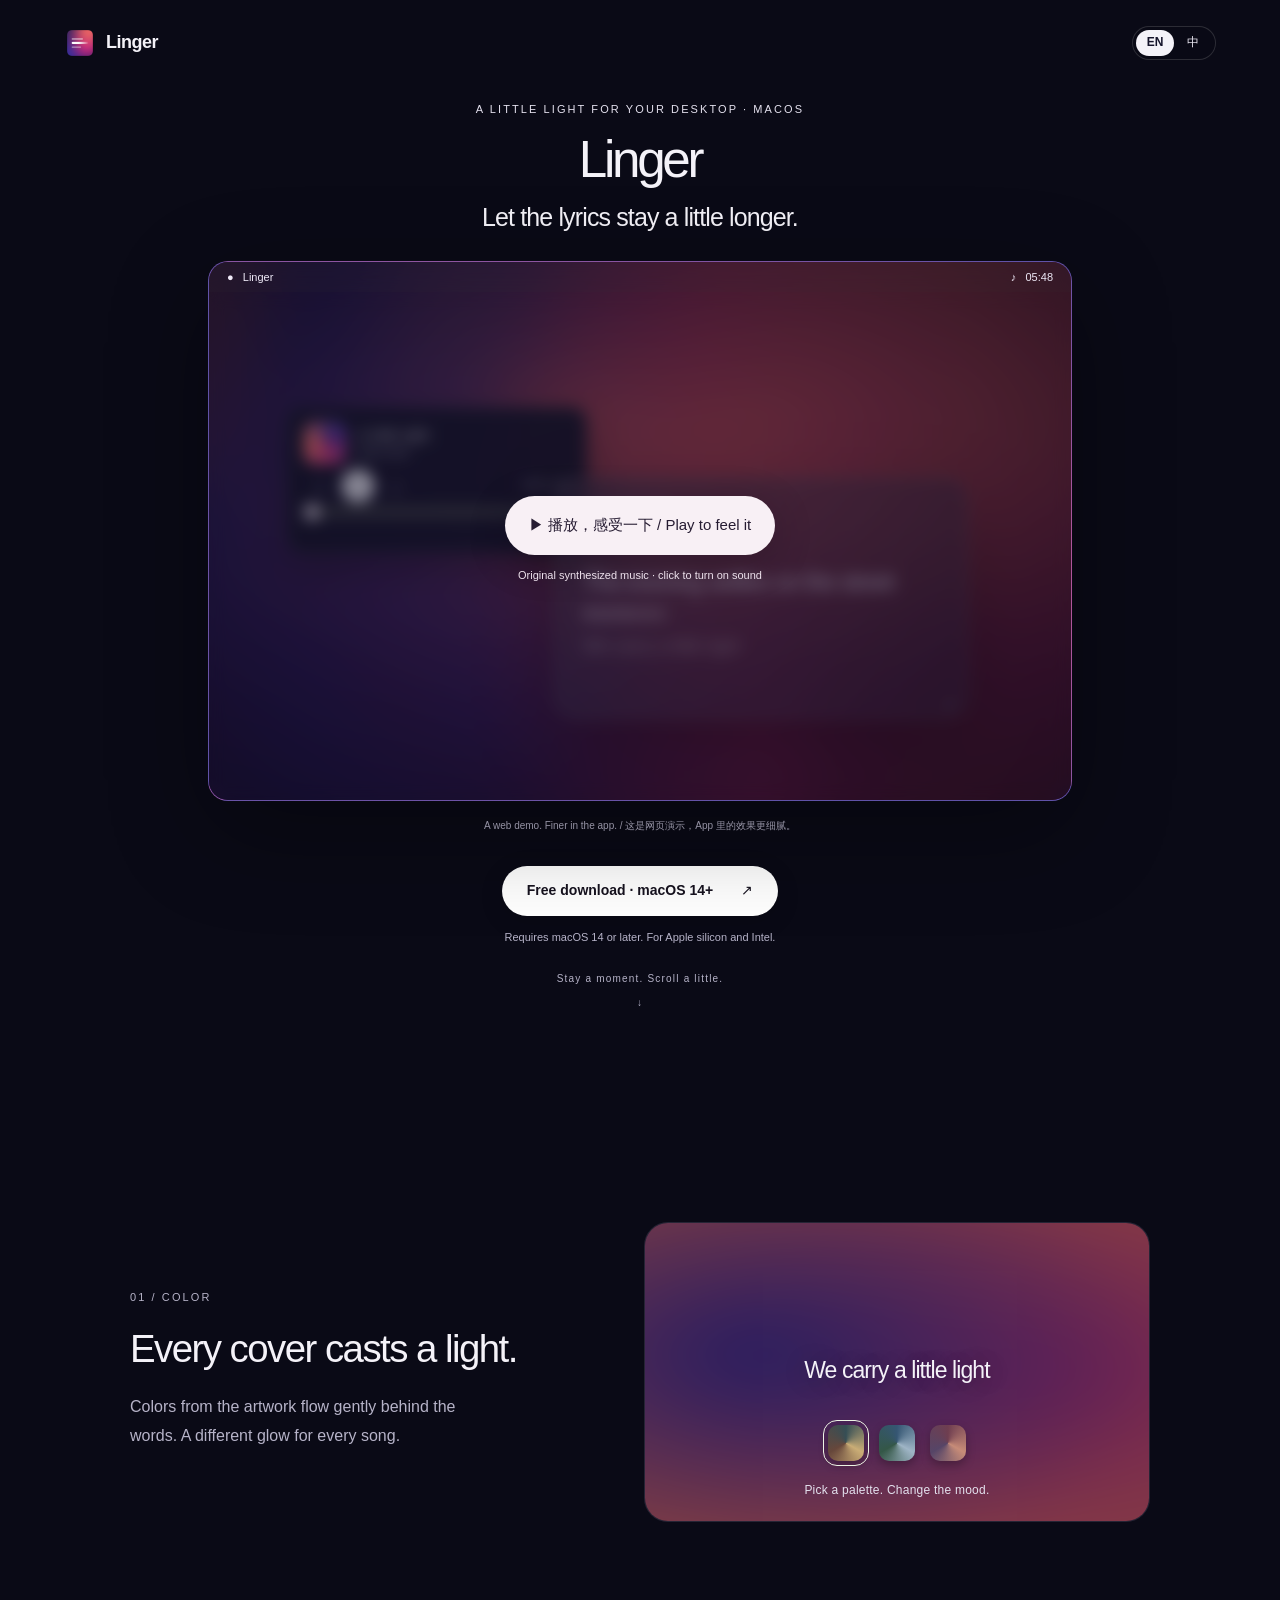
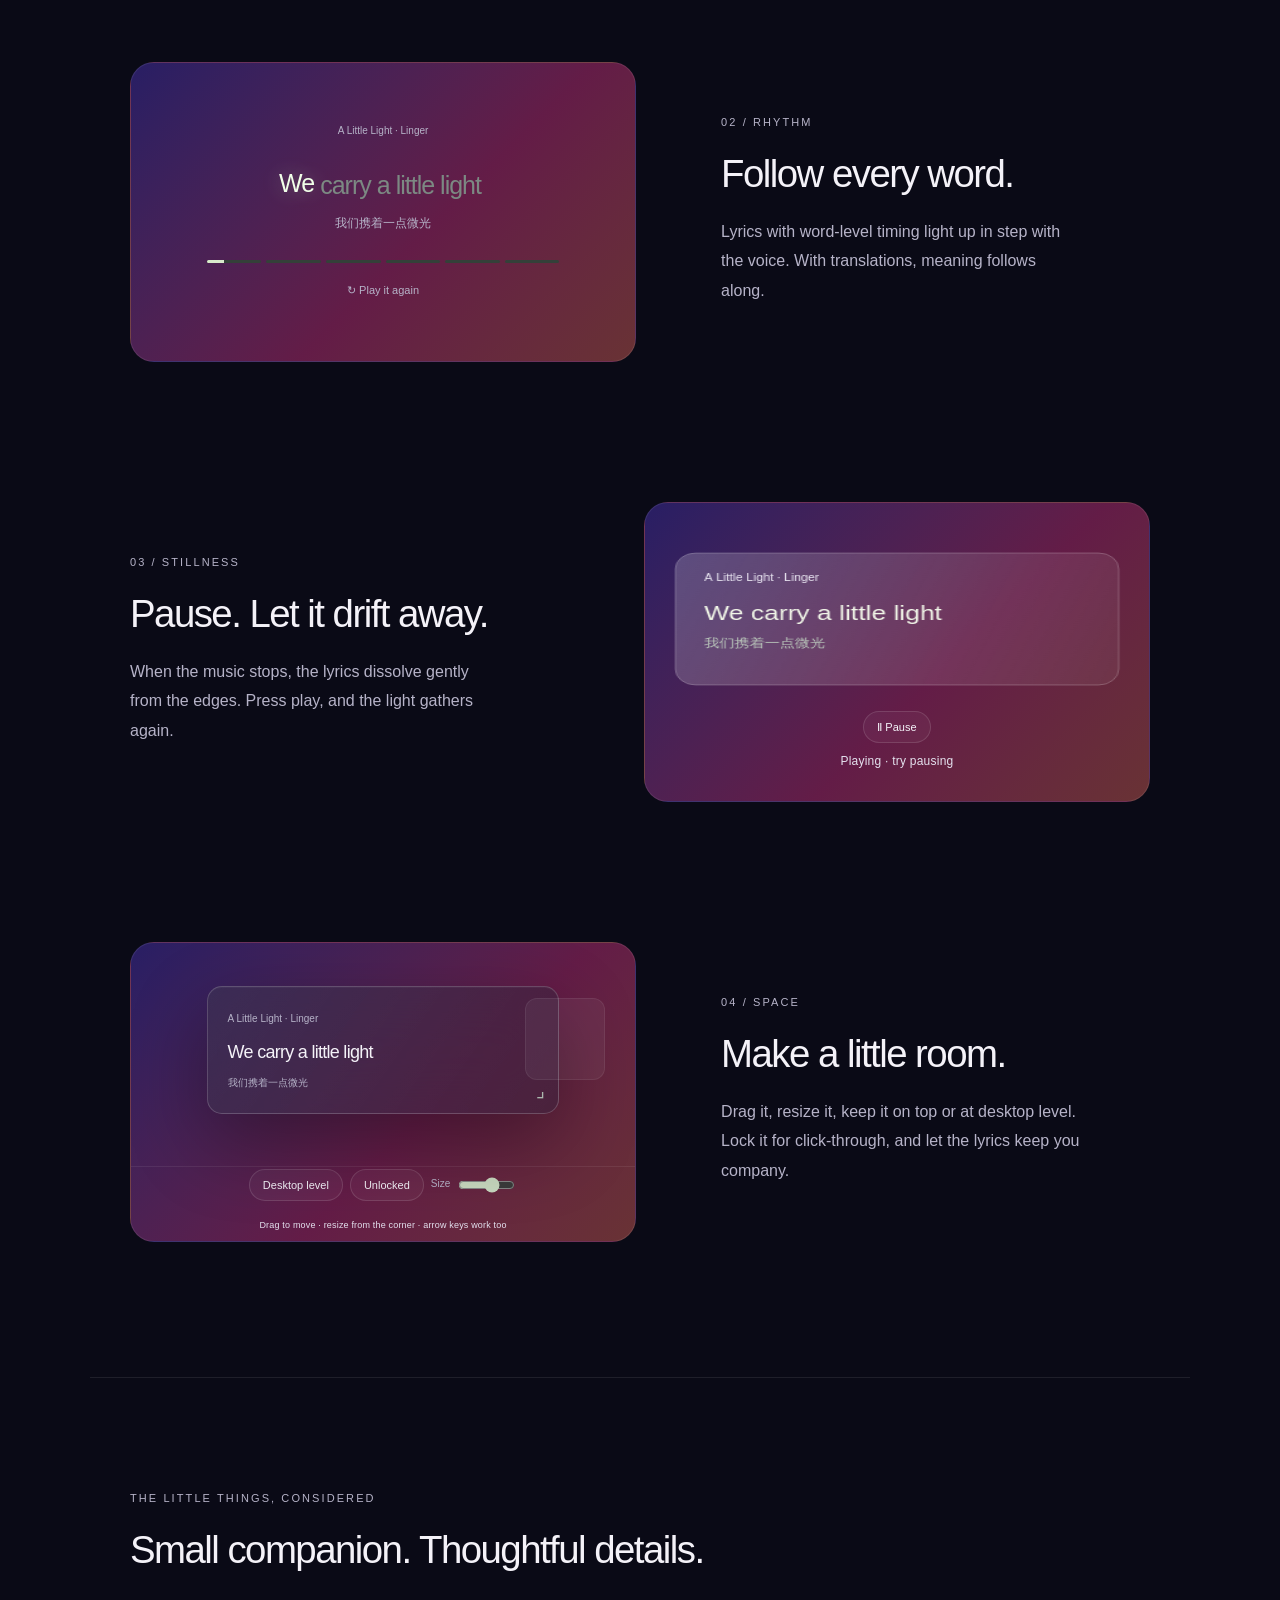
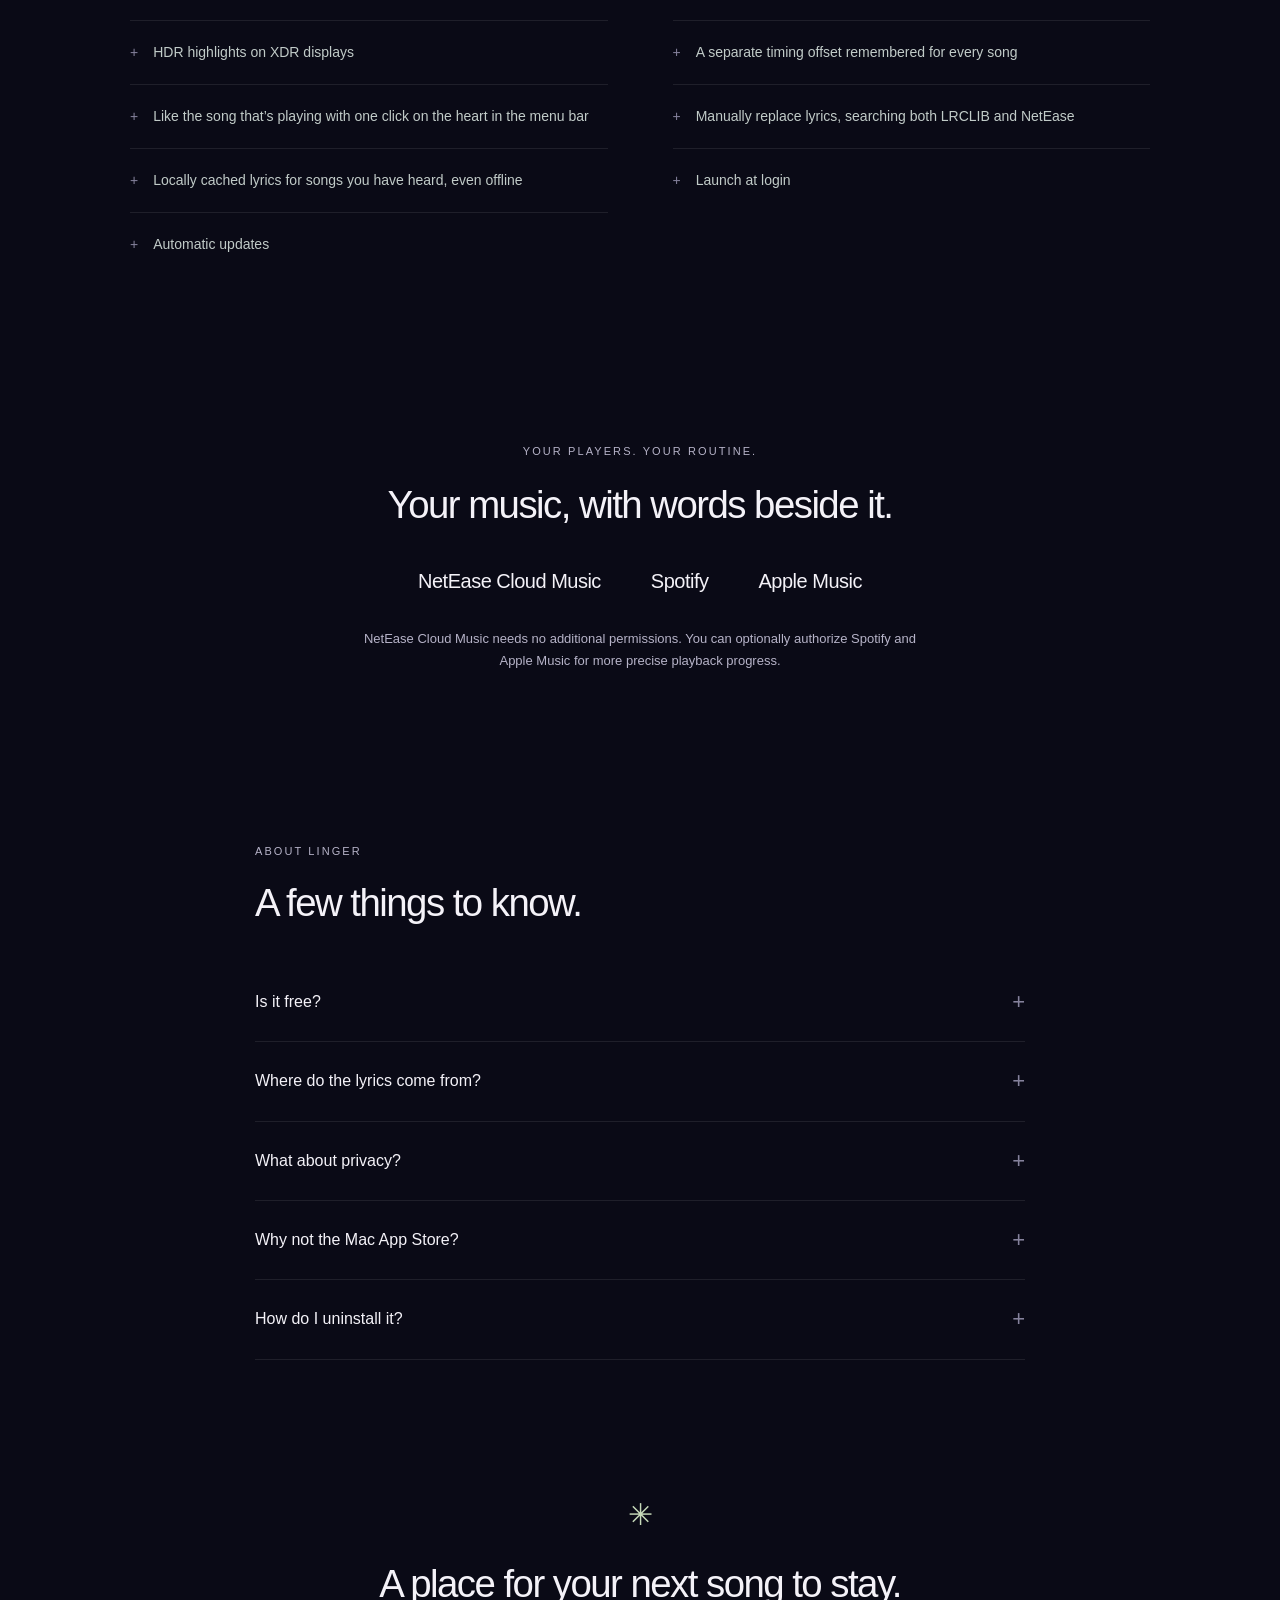
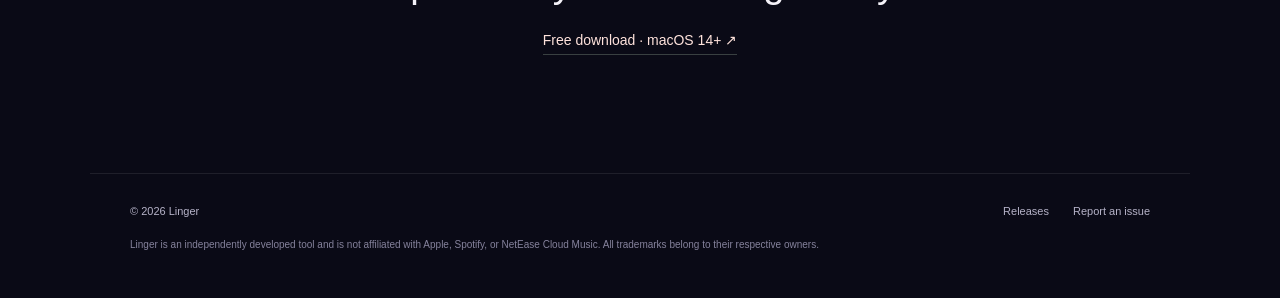
==== commit f3afac94: "Publish v0.9.6" ====
--- a/index.html
+++ b/index.html
@@ -2,13 +2,70 @@
 <html lang="en">
 <head>
   <meta charset="utf-8">
-  <!-- Linger moved to Cloudflare Pages. This GitHub Pages copy only keeps appcast.xml alive for installed builds. -->
-  <title>Linger has moved</title>
+  <meta name="viewport" content="width=device-width, initial-scale=1">
+  <meta name="theme-color" content="#090d12">
+  <title>Linger — Let the lyrics stay a little longer.</title>
+  <meta name="description" content="A free desktop lyrics companion for macOS 14+. Album-inspired color, word-by-word lyrics, and a little light on your desktop.">
   <link rel="canonical" href="https://linger-lyrics.pages.dev/">
-  <meta http-equiv="refresh" content="0; url=https://linger-lyrics.pages.dev/">
-  <script>location.replace('https://linger-lyrics.pages.dev/' + location.search + location.hash);</script>
+  <meta name="robots" content="index, follow, max-image-preview:large">
+  <meta name="google-site-verification" content="uIBSV9NCCIyWCaOBSBI79vrSNpDfPE1lm4wyJElAHRg">
+  <meta property="og:type" content="website">
+  <meta property="og:site_name" content="Linger">
+  <meta name="twitter:card" content="summary">
+  <meta property="og:title" content="Linger — Let the lyrics stay a little longer.">
+  <meta property="og:description" content="A free desktop lyrics companion for macOS 14+. Album-inspired color and word-by-word lyrics.">
+  <meta property="og:url" content="https://linger-lyrics.pages.dev/">
+  <meta property="og:image" content="https://linger-lyrics.pages.dev/assets/app-icon.png">
+  <meta property="og:image:width" content="512">
+  <meta property="og:image:height" content="512">
+  <link rel="icon" type="image/png" href="./assets/favicon.png">
+  <link rel="apple-touch-icon" href="./assets/app-icon.png">
+  <link rel="alternate" type="text/markdown" href="./llms.txt" title="Linger summary for AI agents">
+  <link rel="stylesheet" href="./style.css">
+  <script src="./main.js" defer></script>
+  <script src="./demo/demo.js" defer></script>
+  <script type="application/ld+json">{"@context":"https://schema.org","@graph":[{"@type":"SoftwareApplication","name":"Linger","alternateName":"余音","url":"https://linger-lyrics.pages.dev/","description":"A free desktop lyrics companion for macOS. Album-inspired color and word-by-word lyrics. Let the lyrics stay a little longer. Requires macOS 14+.","image":"https://linger-lyrics.pages.dev/assets/app-icon.png","applicationCategory":"MultimediaApplication","operatingSystem":"macOS 14 or later","downloadUrl":"https://github.com/LeiZiKang/linger/releases/latest/download/Linger.dmg","isAccessibleForFree":true,"offers":{"@type":"Offer","price":"0","priceCurrency":"USD"},"featureList":["HDR highlights on XDR displays","A separate timing offset remembered for every song","Like the song that’s playing with one click on the heart in the menu bar","Manually replace lyrics, searching both LRCLIB and NetEase","Locally cached lyrics for songs you have heard, even offline","Launch at login","Automatic updates"]},{"@type":"FAQPage","url":"https://linger-lyrics.pages.dev/","mainEntity":[{"@type":"Question","name":"Is it free?","acceptedAnswer":{"@type":"Answer","text":"Completely free for now."}},{"@type":"Question","name":"Where do the lyrics come from?","acceptedAnswer":{"@type":"Answer","text":"Lyrics come from third-party sources, LRCLIB and NetEase Cloud Music. Linger does not provide lyrics itself. Some lyrics may be missing or inaccurate."}},{"@type":"Question","name":"What about privacy?","acceptedAnswer":{"@type":"Answer","text":"No account. “Share anonymous usage stats” is on by default: update checks send a random ID plus the app and macOS version so we can count active users. IP addresses aren’t stored, and you can turn it off in Settings › General. When looking up lyrics, the current song title, artist, album, and duration are sent to the lyrics sources."}},{"@type":"Question","name":"Why not the Mac App Store?","acceptedAnswer":{"@type":"Answer","text":"Reading NetEase Cloud Music’s playback state requires capabilities that the App Store does not allow."}},{"@type":"Question","name":"How do I uninstall it?","acceptedAnswer":{"@type":"Answer","text":"Quit Linger, then drag the app to the Trash."}}]}]}</script>
 </head>
 <body>
-  <p>Linger has moved to <a href="https://linger-lyrics.pages.dev/">https://linger-lyrics.pages.dev/</a>.</p>
+  <a class="skip" href="#features" data-i18n="skip">Skip to features</a>
+  <header class="site-header">
+    <a class="brand" href="#home"><img src="./assets/app-icon.png" alt="" width="32" height="32"><span data-i18n="brand">Linger</span></a>
+    <nav aria-label="Language"><button id="language" type="button" role="switch" aria-checked="false" aria-label="中文"><span aria-hidden="true">EN</span><span aria-hidden="true">中</span></button></nav>
+  </header>
+  <main>
+    <section id="home" class="hero" aria-labelledby="hero-title">
+
+      <div class="hero-copy"><p class="eyebrow" data-i18n="eyebrow">A little light for your desktop · macOS</p><h1 id="hero-title"><span data-i18n="name">Linger</span><small data-i18n="tagline">Let the lyrics stay a little longer.</small></h1></div>
+      <div id="interactive-demo" tabindex="0" role="group" data-i18n-aria="demoLabel">
+        <div class="mac-menu"><span>● &nbsp; Linger</span><span>♪ &nbsp; <time id="mac-time">21:08</time></span></div>
+        <canvas id="aurora" aria-hidden="true"></canvas>
+        <div id="demo-player" tabindex="0" role="group" data-i18n-aria="playerLabel">
+          <div class="player-heading"><span class="demo-cover" aria-hidden="true"></span><div><strong id="demo-title">A Little Light</strong><small data-i18n="originalDemo">Demo track</small></div></div>
+          <div class="transport"><button id="demo-prev" data-i18n-aria="previous">‹</button><button id="demo-play" data-i18n-aria="play"><svg viewBox="0 0 16 16" aria-hidden="true"><path d="M5 2.8v10.4L13.4 8z"/></svg></button><button id="demo-next" data-i18n-aria="next">›</button><output id="demo-time">0:00 / 1:00</output></div>
+          <input id="demo-progress" type="range" min="0" max="60" value="0" step="0.01" data-i18n-aria="seek">
+        </div>
+        <div id="demo-card" class="lyric-card" tabindex="0" role="group" data-i18n-aria="moveLabel">
+          <div class="demo-toolbar"><button id="demo-lock" aria-pressed="false"></button><button id="demo-layer" aria-pressed="true"></button></div>
+          <div class="demo-card-content"><div class="demo-card-title"></div><p class="demo-previous"></p><div class="demo-current"></div><p class="demo-translation"></p><p class="demo-following"></p></div>
+          <button id="demo-resize" data-i18n-aria="resize">⌟</button>
+        </div>
+        <div id="demo-gate"><button id="demo-start" disabled data-i18n="startDemo">▶ 播放，感受一下 / Play to feel it</button><p id="demo-message" role="status" data-i18n="demoLoading">Gathering a little light…</p></div>
+      </div>
+      <p class="simulation-note" data-i18n="simulationNote">A web demo. Finer in the app. / 这是网页演示，App 里的效果更细腻。</p>
+      <div class="download-wrap"><a class="download" href="https://linger-stats.lzkhaoshua.workers.dev/download"><span class="download-desktop" data-i18n="download">Free download · macOS 14+</span><span class="download-mobile" data-i18n="mobile">Please download on a Mac</span><span aria-hidden="true">↗</span></a><p class="requirements" data-i18n="requirements">Requires macOS 14 or later. For Apple silicon and Intel.</p></div>
+      <a class="discover" href="#features"><span data-i18n="discover">Stay a moment. Scroll a little.</span><span aria-hidden="true">↓</span></a>
+    </section>
+    <section id="features" class="features" aria-label="Features">
+      <article class="feature"><div class="feature-copy"><p class="section-index">01 / <span data-i18n="colorLabel">Color</span></p><h2 data-i18n="colorTitle">Every cover casts a light.</h2><p data-i18n="colorBody">Colors from the artwork flow gently behind the words. A different glow for every song.</p></div><div id="color-demo" class="demo color-demo"><div class="color-orb"></div><div class="mini-lyric" data-i18n="line1">We carry a little light</div><div class="swatches" role="group" data-i18n-aria="paletteLabel"><button class="swatch amber" data-palette="0" aria-pressed="true" data-i18n-aria="amber"></button><button class="swatch blue" data-palette="1" aria-pressed="false" data-i18n-aria="blue"></button><button class="swatch rose" data-palette="2" aria-pressed="false" data-i18n-aria="rose"></button></div><p class="demo-caption" data-i18n="paletteHint">Pick a palette. Change the mood.</p></div></article>
+      <article class="feature reverse"><div class="feature-copy"><p class="section-index">02 / <span data-i18n="wordLabel">Rhythm</span></p><h2 data-i18n="wordTitle">Follow every word.</h2><p data-i18n="wordBody">Lyrics with word-level timing light up in step with the voice. With translations, meaning follows along.</p></div><div class="demo word-demo" id="word-demo"><p class="tiny" data-i18n="demoTrack">A Little Light · Linger</p><div id="word-line" class="word-line" aria-hidden="true"></div><p class="translation" data-i18n="translation1">我们携着一点微光</p><div class="timeline" aria-hidden="true"><i></i><i></i><i></i><i></i><i></i><i></i></div><button id="replay" class="text-button" type="button" data-i18n="replay">↻ Play it again</button></div></article>
+      <article class="feature"><div class="feature-copy"><p class="section-index">03 / <span data-i18n="pauseLabel">Stillness</span></p><h2 data-i18n="pauseTitle">Pause. Let it drift away.</h2><p data-i18n="pauseBody">When the music stops, the lyrics dissolve gently from the edges. Press play, and the light gathers again.</p></div><div class="demo dissolve-demo" id="dissolve-demo"><div class="dissolve-stage"><canvas id="dissolve" data-i18n-aria="dissolveLabel" role="img"></canvas></div><button id="play-toggle" class="pill" aria-pressed="false" type="button"></button><p class="demo-caption" id="pause-status" aria-live="polite"></p></div></article>
+      <article class="feature reverse"><div class="feature-copy"><p class="section-index">04 / <span data-i18n="placeLabel">Space</span></p><h2 data-i18n="placeTitle">Make a little room.</h2><p data-i18n="placeBody">Drag it, resize it, keep it on top or at desktop level. Lock it for click-through, and let the lyrics keep you company.</p></div><div class="demo placement-demo" id="placement-demo"><div class="desktop-line" aria-hidden="true"></div><div class="desktop-dot" aria-hidden="true"></div><div id="movable-card" class="lyric-card movable-card" tabindex="0" role="group" data-i18n-aria="moveLabel"><span class="tiny" data-i18n="demoTrack">A Little Light · Linger</span><p data-i18n="line1">We carry a little light</p><span class="translation" data-i18n="translation1">我们携着一点微光</span><span class="resize-grip" aria-hidden="true">⌟</span></div><div class="placement-controls"><button id="layer-toggle" class="pill" aria-pressed="false" data-i18n="desktop">Desktop level</button><button id="lock-toggle" class="pill" aria-pressed="false" data-i18n="unlocked">Unlocked</button><label class="size-control"><span data-i18n="size">Size</span><input id="card-size" type="range" min="75" max="115" value="100"></label></div><p class="demo-caption" data-i18n="dragHint">Drag to move · resize from the corner · arrow keys work too</p></div></article>
+    </section>
+    <section class="details content-width" aria-labelledby="details-title"><p class="section-index" data-i18n="detailsLabel">The little things, considered</p><h2 id="details-title" data-i18n="detailsTitle">Small companion. Thoughtful details.</h2><ul id="detail-list"><li>HDR highlights on XDR displays</li><li>A separate timing offset remembered for every song</li><li>Like the song that’s playing with one click on the heart in the menu bar</li><li>Manually replace lyrics, searching both LRCLIB and NetEase</li><li>Locally cached lyrics for songs you have heard, even offline</li><li>Launch at login</li><li>Automatic updates</li></ul></section>
+    <section class="players content-width" aria-labelledby="players-title"><p class="section-index" data-i18n="playersLabel">Your players. Your routine.</p><h2 id="players-title" data-i18n="playersTitle">Your music, with words beside it.</h2><ul id="player-list"><li>NetEase Cloud Music</li><li>Spotify</li><li>Apple Music</li></ul><p data-i18n="playersBody">NetEase Cloud Music needs no additional permissions. You can optionally authorize Spotify and Apple Music for more precise playback progress.</p></section>
+    <section class="faq content-width" aria-labelledby="faq-title"><p class="section-index" data-i18n="faqLabel">About Linger</p><h2 id="faq-title" data-i18n="faqTitle">A few things to know.</h2><div id="faq-list"><details><summary>Is it free?</summary><p>Completely free for now.</p></details><details><summary>Where do the lyrics come from?</summary><p>Lyrics come from third-party sources, LRCLIB and NetEase Cloud Music. Linger does not provide lyrics itself. Some lyrics may be missing or inaccurate.</p></details><details><summary>What about privacy?</summary><p>No account. “Share anonymous usage stats” is on by default: update checks send a random ID plus the app and macOS version so we can count active users. IP addresses aren’t stored, and you can turn it off in Settings › General. When looking up lyrics, the current song title, artist, album, and duration are sent to the lyrics sources.</p></details><details><summary>Why not the Mac App Store?</summary><p>Reading NetEase Cloud Music’s playback state requires capabilities that the App Store does not allow.</p></details><details><summary>How do I uninstall it?</summary><p>Quit Linger, then drag the app to the Trash.</p></details></div></section>
+    <section class="closing content-width"><span class="closing-star" aria-hidden="true">✳</span><h2 data-i18n="closing">A place for your next song to stay.</h2><a class="text-link" href="https://linger-stats.lzkhaoshua.workers.dev/download"><span class="download-desktop" data-i18n="download">Free download · macOS 14+</span><span class="download-mobile" data-i18n="mobile">Please download on a Mac</span> <span aria-hidden="true">↗</span></a></section>
+  </main>
+  <footer class="content-width"><div class="footer-row"><span data-i18n="copyright">© 2026 Linger</span><div><a href="https://github.com/LeiZiKang/linger/releases" data-i18n="releases">Releases</a><a href="https://github.com/LeiZiKang/linger/issues" data-i18n="feedback">Report an issue</a></div></div><p data-i18n="legal">Linger is an independently developed tool and is not affiliated with Apple, Spotify, or NetEase Cloud Music. All trademarks belong to their respective owners.</p></footer>
 </body>
 </html>
--- a/style.css
+++ b/style.css
@@ -0,0 +1,241 @@
+:root{color-scheme:dark;--bg:#0a0a16;--panel:#14132a;--text:#f4f2f8;--muted:#b6b3c8;--faint:#85829c;--line:#ffffff16;--accent:#ffe3dc;--palette-a:#3b2a94;--palette-b:#c4307c;--palette-c:#ec6a5e;font-family:-apple-system,BlinkMacSystemFont,"Segoe UI",sans-serif;font-synthesis:none}
+*{box-sizing:border-box}
+html{scroll-behavior:smooth;scroll-padding-top:70px}
+body{margin:0;background:var(--bg);color:var(--text);font-size:16px;line-height:1.65}
+button,input,a{-webkit-tap-highlight-color:transparent}
+button,input{font:inherit}
+button,a{touch-action:manipulation}
+button{color:inherit;cursor:pointer}
+a{color:inherit;text-decoration:none}
+button:focus-visible,a:focus-visible,input:focus-visible,div[tabindex]:focus-visible,summary:focus-visible{outline:2px solid var(--accent);outline-offset:6px}
+button{border:0}
+button:hover,a:hover{color:#fff}
+.skip{position:fixed;top:-100px;left:16px;z-index:20;background:var(--bg);padding:10px}
+.skip:focus{top:12px}
+.site-header{position:absolute;z-index:5;top:0;left:0;width:100%;display:flex;align-items:center;justify-content:space-between;padding:26px 5%}
+.brand{display:flex;gap:10px;align-items:center;font-size:18px;letter-spacing:-.5px;font-weight:600}
+.brand img{border-radius:9px}
+#language{position:relative;display:grid;grid-template-columns:1fr 1fr;align-items:center;width:84px;height:34px;padding:3px;border:1px solid #ffffff24;background:#0a0a1650;border-radius:25px;color:#ece9f4;font-size:12px;cursor:pointer}
+#language::before{content:"";position:absolute;top:3px;left:3px;width:calc(50% - 3px);height:calc(100% - 6px);border-radius:20px;background:#f4f2f8;transition:transform .25s ease}
+#language[aria-checked="true"]::before{transform:translateX(100%)}
+#language span{position:relative;text-align:center;transition:color .25s}#language[aria-checked="false"] span:first-child,#language[aria-checked="true"] span:last-child{color:#14132a;font-weight:600}
+.hero{position:relative;min-height:900px;height:100svh;display:flex;flex-direction:column;align-items:center;justify-content:center;overflow:hidden;isolation:isolate;background:radial-gradient(ellipse at 22% 52%,#c4307c88,transparent 62%),radial-gradient(ellipse at 85% 40%,#3b2a9499,transparent 65%),#0a0a16}
+.hero canvas,.hero-shade{position:absolute;inset:0;width:100%;height:100%;z-index:-2}
+.hero-shade{z-index:-1;background:linear-gradient(#0a0a1640,transparent 45%,#0a0a16 100%)}
+.hero-copy{text-align:center;margin-top:32px}
+.eyebrow,.section-index{font-size:11px;text-transform:uppercase;letter-spacing:.19em;color:var(--muted)}
+.eyebrow{color:#e4e1ee;margin:0 0 14px}
+h1{font-size:clamp(66px,7.5vw,112px);font-weight:400;letter-spacing:-.065em;line-height:1.08;margin:0}
+h1 small{display:block;font-size:clamp(21px,2.5vw,32px);letter-spacing:-.035em;line-height:1.5;margin-top:15px;font-weight:400}
+html[lang=zh-CN] h1{letter-spacing:.06em}
+html[lang=zh-CN] h1 small{letter-spacing:.03em}
+.lyric-card{border:1px solid #ffffff30;background:linear-gradient(125deg,#ffffff14,#ffffff08),#14112a66;box-shadow:0 28px 80px #0005,inset 0 1px #ffffff0a;border-radius:22px;backdrop-filter:blur(28px);-webkit-backdrop-filter:blur(28px)}
+.hero-card{width:min(640px,calc(100% - 40px));height:288px;margin:30px 0 26px;padding:24px 36px;text-align:left}
+.track-header{display:flex;align-items:center;gap:10px;margin-bottom:12px;color:#d9d6e4;font-size:13px;letter-spacing:.02em}
+.cover{display:block;width:27px;height:27px;border-radius:7px;background:conic-gradient(from 40deg,var(--palette-a),var(--palette-b),var(--palette-c),var(--palette-a))}
+.track-header .bars{margin-left:auto;display:flex;align-items:center;gap:3px;height:16px}
+.bars i{display:block;width:2px;height:8px;background:#efeaf6;border-radius:2px}
+.bars i:nth-child(2){height:15px}
+.bars i:nth-child(3){height:11px}
+.lyric-window{height:192px;overflow:hidden;position:relative;mask-image:linear-gradient(transparent,#000 10%,#000 88%,transparent)}
+.lyric-stack{position:relative;transition:transform 850ms cubic-bezier(.22,1.4,.36,1)}
+.lyric-row{height:64px;font-size:22px;color:#d2cfe0;filter:blur(.65px);opacity:.5;transform:scale(.96);transform-origin:left center;transition:filter .7s,opacity .7s,transform .7s}
+.lyric-row.current{filter:none;opacity:1;transform:scale(1)}
+.sing-line{position:relative;display:inline-block;white-space:nowrap}
+.sing-line .base{color:#d2cfe0}
+.sing-line .lit{position:absolute;inset:0;color:#ffffff;text-shadow:0 0 18px #ffd9d055;mask-image:linear-gradient(90deg,#000 0%,#000 calc(var(--progress,0%) - 5%),transparent calc(var(--progress,0%) + 5%));-webkit-mask-image:linear-gradient(90deg,#000 0%,#000 calc(var(--progress,0%) - 5%),transparent calc(var(--progress,0%) + 5%))}
+.current .sing-line{transform:translateY(var(--lift,0px))}
+.lyric-row .translation{font-size:13px;margin-top:2px;color:#e0dcea}
+.download-wrap{text-align:center}
+.download{display:inline-flex;align-items:center;gap:28px;border-radius:100px;background:#ffffff;color:#16121f;padding:13px 25px;font-size:14px;font-weight:600;box-shadow:0 5px 24px #0002;transition:background .2s,transform .2s}
+.download:hover{background:#ffece7;color:#16121f;transform:translateY(-2px)}
+.requirements{font-size:11px;color:var(--muted);margin:12px 16px 0}
+.download-mobile{display:none}
+.discover{display:flex;flex-direction:column;align-items:center;gap:8px;font-size:10px;letter-spacing:.12em;color:var(--muted);position:absolute;bottom:25px}
+.content-width,.features{max-width:1100px;padding:0 40px;margin:0 auto}
+.features{padding-top:75px}
+.feature{display:grid;grid-template-columns:1fr 1.18fr;gap:85px;align-items:center;min-height:440px;padding:65px 0}
+.feature.reverse{grid-template-columns:1.18fr 1fr}
+.reverse .feature-copy{order:2}
+.feature-copy h2,h2{font-weight:400;letter-spacing:-.04em;font-size:clamp(30px,3vw,42px);line-height:1.3;margin:18px 0}
+.feature-copy>p:last-child{font-size:16px;color:var(--muted);max-width:360px;line-height:1.85}
+.demo{height:300px;position:relative;border:1px solid var(--line);border-radius:24px;overflow:hidden;background:#110f22}
+.color-demo{display:flex;flex-direction:column;align-items:center;justify-content:flex-end;background:#110f22;isolation:isolate}
+.color-orb{position:absolute;inset:-50%;z-index:-1;background:radial-gradient(ellipse at 36% 47%,var(--palette-a),transparent 48%),radial-gradient(ellipse at 65% 50%,var(--palette-b),transparent 52%),var(--palette-c);filter:blur(30px);opacity:.55;transition:background 1.2s}
+.mini-lyric{font-size:23px;letter-spacing:-.04em;margin-bottom:35px;text-shadow:0 2px 25px #0005}
+.swatches{display:flex;gap:15px}
+.swatch{height:36px;width:36px;border-radius:10px;position:relative;box-shadow:0 4px 10px #0004}
+.swatch[aria-pressed=true]:after{content:"";position:absolute;inset:-5px;border:1px solid #edf4e4;border-radius:14px}
+.amber{background:conic-gradient(#354e55,#caad76,#67473b,#354e55)}
+.blue{background:conic-gradient(#355673,#9fb5c6,#345747,#355673)}
+.rose{background:conic-gradient(#6f3e50,#c78c78,#564567,#6f3e50)}
+.demo-caption{color:#e4e1ee;font-size:12px;letter-spacing:.02em;margin:20px 10px}
+.tiny{font-size:10px;color:var(--muted)}
+.word-demo{display:flex;flex-direction:column;align-items:center;justify-content:center;background:linear-gradient(135deg,color-mix(in srgb,var(--palette-a) 62%,#0a0a16),color-mix(in srgb,var(--palette-b) 48%,#0a0a16) 58%,color-mix(in srgb,var(--palette-c) 42%,#0a0a16))}
+.word-demo .tiny{margin:0 0 25px}
+.word-line{font-size:25px;font-weight:500;letter-spacing:-.04em}
+.word-line span{color:#7c8983;display:inline-block;transition:color .3s,transform .4s,text-shadow .3s;margin-right:.24em}
+.word-line span.active{color:#f1ffe8;transform:translateY(-2px);text-shadow:0 0 20px #c4f0ac55}
+.translation{font-size:12px;color:var(--muted)}
+.word-demo .translation{margin:8px 0 26px}
+.timeline{display:flex;gap:5px;width:70%}
+.timeline i{height:3px;flex:1;background:#344039;border-radius:3px;overflow:hidden}
+.timeline i:before{content:"";display:block;height:100%;width:var(--fill,0%);background:#d8eacb}
+.text-button{background:transparent;color:var(--muted);font-size:11px;margin-top:17px}
+.text-button:hover{color:var(--text)}
+.dissolve-demo{display:flex;flex-direction:column;align-items:center;justify-content:center;background:linear-gradient(135deg,color-mix(in srgb,var(--palette-a) 62%,#0a0a16),color-mix(in srgb,var(--palette-b) 48%,#0a0a16) 58%,color-mix(in srgb,var(--palette-c) 42%,#0a0a16))}
+.dissolve-stage{width:100%;height:180px}
+.dissolve-stage canvas{width:100%;height:100%;display:block}
+.pill{padding:6px 13px;background:#ffffff0a;border:1px solid #ffffff20;border-radius:30px;font-size:11px}
+.pill:hover{background:#ffffff14}
+.pill[aria-pressed=true]{border-color:#b8d3aa88;color:var(--accent)}
+.dissolve-demo .demo-caption{margin:9px 10px 0}
+.placement-demo{background:linear-gradient(135deg,color-mix(in srgb,var(--palette-a) 62%,#0a0a16),color-mix(in srgb,var(--palette-b) 48%,#0a0a16) 58%,color-mix(in srgb,var(--palette-c) 42%,#0a0a16));padding:0 20px}
+.desktop-line{position:absolute;left:0;right:0;bottom:74px;border-top:1px solid #ffffff12}
+.desktop-dot{position:absolute;top:55px;right:30px;width:80px;height:82px;border-radius:12px;background:#c4d5d910;border:1px solid #ffffff12;z-index:2;pointer-events:none;transition:opacity .4s}
+.placement-demo.on-top .desktop-dot{z-index:0}
+.movable-card{position:absolute;width:70%;height:128px;left:15%;top:43px;padding:17px 20px;border-radius:15px;cursor:grab;touch-action:none;user-select:none;z-index:1;transform-origin:center}
+.movable-card p{font-size:18px;margin:8px 0 0;white-space:nowrap;letter-spacing:-.04em}
+.movable-card .translation{font-size:10px}
+.resize-grip{position:absolute;right:8px;bottom:4px;font-size:19px;color:#abb7ad;cursor:nwse-resize;padding:2px 5px}
+.placement-demo.locked .movable-card{pointer-events:none}
+.placement-demo.locked .resize-grip{opacity:0}
+.placement-controls{position:absolute;bottom:40px;left:12px;right:12px;display:flex;gap:7px;justify-content:center;align-items:center}
+.placement-demo>.demo-caption{position:absolute;bottom:1px;left:0;right:0;margin:7px;text-align:center;font-size:9px}
+.size-control{display:flex;align-items:center;gap:6px;font-size:10px;color:var(--muted)}
+input[type=range]{width:57px;accent-color:#c8d8bf}
+.details{padding-top:100px;padding-bottom:100px;border-top:1px solid var(--line);margin-top:65px}
+.details h2{margin-bottom:45px}
+#detail-list{display:grid;grid-template-columns:1fr 1fr;gap:0 65px;list-style:none;padding:0;margin:0}
+#detail-list li{padding:20px 0;border-top:1px solid var(--line);font-size:14px;color:#c1cbc8}
+#detail-list li:before{content:"+";color:var(--faint);padding-right:15px}
+.players{text-align:center;padding-top:55px;padding-bottom:100px}
+.players h2{margin:20px 0 35px}
+#player-list{display:flex;justify-content:center;gap:50px;padding:0;list-style:none;font-size:20px;letter-spacing:-.025em}
+.players>p:last-child{color:var(--muted);font-size:13px;max-width:560px;margin:30px auto 0}
+.faq{max-width:850px;padding-top:60px;padding-bottom:80px}
+.faq h2{margin-bottom:35px}
+details{border-bottom:1px solid var(--line);padding:21px 0}
+summary{cursor:pointer;list-style:none;display:flex;justify-content:space-between;align-items:center;font-size:16px}
+summary::-webkit-details-marker{display:none}
+summary:after{content:"+";font-size:22px;color:var(--faint);margin-left:20px}
+details[open] summary:after{content:"−"}
+details p{font-size:14px;color:var(--muted);max-width:650px;line-height:1.9;padding-right:25px;margin-bottom:4px}
+.closing{text-align:center;padding-top:50px;padding-bottom:120px}
+.closing-star{font-size:30px;color:#c7daba}
+.closing h2{margin-top:20px}
+.text-link{font-size:14px;color:var(--accent);border-bottom:1px solid #a6bca64d;padding-bottom:6px}
+footer{border-top:1px solid var(--line);padding-top:28px!important;padding-bottom:35px!important;font-size:11px;color:var(--muted)}
+.footer-row{display:flex;justify-content:space-between}
+.footer-row div{display:flex;gap:24px}
+footer p{font-size:10px;color:var(--faint);margin-top:16px}
+.is-paused .bars i{height:4px!important}
+@media(min-width:1500px){.hero{max-height:1200px}
+}
+@media(max-height:850px) and (min-width:701px){.hero{min-height:760px}
+.hero-card{margin:28px 0 25px}
+.hero-copy{margin-top:35px}
+h1{font-size:76px}
+.eyebrow{margin-bottom:10px}
+}
+@media(max-width:800px){.feature,.feature.reverse{gap:35px;grid-template-columns:1fr 1.1fr}
+.feature-copy h2{font-size:28px}
+.word-line{font-size:21px}
+.mini-lyric{font-size:20px}
+.placement-controls{gap:4px}
+.pill{padding:6px 9px}
+.size-control span{display:none}
+.movable-card{padding:17px 12px}
+.movable-card p{font-size:16px}
+}
+@media(max-width:700px){.site-header{padding:20px 20px}
+.hero{height:100svh;min-height:790px;max-height:1000px}
+.hero-copy{margin:38px 16px 0}
+h1{font-size:76px}
+h1 small{font-size:21px;max-width:340px;margin:18px auto 0}
+.eyebrow{font-size:9px}
+.hero-card{width:calc(100% - 44px);max-width:440px;height:272px;margin:38px 0 30px;padding:22px}
+.lyric-row{font-size:clamp(14px,4.1vw,17px)}
+.download-desktop{display:none}
+.download-mobile{display:inline}
+.download{pointer-events:none}
+.requirements{max-width:290px;font-size:10px;line-height:1.7}
+.discover{bottom:22px}
+.features,.content-width{padding-left:16px;padding-right:16px}
+.features{padding-top:25px}
+.feature,.feature.reverse{grid-template-columns:1fr;gap:22px;padding:48px 0;min-height:0}
+.reverse .feature-copy{order:0}
+.feature-copy h2{font-size:31px;margin-top:15px}
+.feature-copy>p:last-child{max-width:100%;font-size:14px}
+.section-index{font-size:10px}
+.demo{height:280px}
+.mini-lyric{font-size:24px}
+.word-line{font-size:25px}
+.details{margin-top:35px;padding-top:60px;padding-bottom:50px}
+.details h2{margin-bottom:30px}
+#detail-list{grid-template-columns:1fr;gap:0}
+#detail-list li{font-size:13px;padding:17px 0}
+.players{padding-top:40px;padding-bottom:50px}
+#player-list{gap:22px;font-size:16px;flex-wrap:wrap}
+.players>p:last-child{font-size:12px}
+.faq{padding-top:40px;padding-bottom:40px}
+.closing{padding-top:35px;padding-bottom:75px}
+.closing h2{font-size:29px}
+.movable-card p{font-size:18px}
+.placement-controls{gap:9px}
+.pill{padding:6px 13px}
+.size-control span{display:inline}
+.footer-row{gap:20px}
+footer p{line-height:1.9}
+footer{padding-top:24px!important}
+}
+@media(prefers-reduced-motion:reduce){html{scroll-behavior:auto}
+*,*:before,*:after{animation:none!important;transition-property:opacity,background-color,color!important;transition-duration:.35s!important}
+.hero-card{transform:none}
+.lyric-stack{transition:none}
+.current .sing-line{transform:none}
+.word-line span.active{transform:none}
+.download:hover{transform:none}
+}
+
+/* Interactive desktop — isolated from the four smaller feature demonstrations. */
+.hero{height:auto;min-height:0;max-height:none!important;padding:100px 24px 65px;background:var(--bg);overflow:visible}
+.hero-copy{margin:0 0 24px}.hero h1{font-size:clamp(42px,4vw,56px)}.hero h1 small{font-size:clamp(18px,2vw,25px);margin-top:12px}
+.hero .discover{position:static;margin-top:25px}.hero .download-wrap{margin-top:10px}
+#interactive-demo{position:relative;width:min(1100px,100%,calc(max(480px,100svh - 360px)*1.6));aspect-ratio:16/10;border:1px solid #ffffff30;border-radius:20px;overflow:hidden;isolation:isolate;background:radial-gradient(ellipse at 25% 60%,var(--track-b,#c4307c),transparent 80%),var(--track-a,#3b2a94);box-shadow:0 30px 100px #0005}
+#interactive-demo #aurora{position:absolute;inset:0;width:100%;height:100%;z-index:0;pointer-events:none}
+.mac-menu{position:absolute;inset:0 0 auto;z-index:5;height:30px;background:#13132670;backdrop-filter:blur(14px);display:flex;justify-content:space-between;align-items:center;padding:0 18px;font-size:11px;color:#eee9f7}
+#demo-player{position:absolute;left:9%;top:27%;width:300px;height:146px;z-index:2;border:1px solid #ffffff30;border-radius:15px;background:#181629ed;box-shadow:0 15px 40px #0005;padding:14px 16px;cursor:grab;touch-action:none;user-select:none}
+.player-heading{display:flex;align-items:center;gap:12px}.player-heading strong{display:block;font-size:13px;font-weight:500}.player-heading small{display:block;font-size:10px;color:var(--muted)}
+.demo-cover{width:42px;height:42px;border-radius:10px;background:conic-gradient(from 35deg,var(--track-a),var(--track-b),var(--track-c),var(--track-a));box-shadow:inset 0 0 15px #ffffff30}
+.transport{display:flex;gap:6px;align-items:center;margin-top:6px}.transport button{background:none;border-radius:7px;width:32px;height:32px;font-size:19px}.transport button:hover{background:#ffffff12}#demo-play{display:grid;place-items:center;border-radius:50%;background:#f4f2f8;color:#14132a}#demo-play:hover{background:#fff}#demo-play svg{width:14px;height:14px;fill:currentColor}.transport output{margin-left:auto;color:var(--muted);font-size:10px;font-variant-numeric:tabular-nums}
+#demo-progress{display:block;width:100%;height:16px;margin:2px 0 0;accent-color:#eee2ed;cursor:pointer}
+#demo-card{position:absolute;left:40%;top:40%;width:48%;height:242px;padding:24px 28px;z-index:3;cursor:grab;touch-action:none;user-select:none;--lyric-size:25px;will-change:opacity}
+.demo-card-content{height:100%;overflow:hidden;transition:opacity .3s}.demo-card-title{font-size:10px;color:#e9e2ef;margin-bottom:12px}.demo-previous,.demo-following{font-size:calc(var(--lyric-size)*.76);line-height:1.4;opacity:.4;filter:blur(.4px);margin:10px 0;white-space:nowrap;overflow:hidden;text-overflow:ellipsis}
+.demo-current{font-size:var(--lyric-size);line-height:1.55;font-weight:500;white-space:pre-wrap;overflow-wrap:break-word;letter-spacing:-.03em}
+.demo-current span{display:inline-block;white-space:pre;background:linear-gradient(90deg,#fff 0 var(--word,0%),#c3b6cc var(--word,0%) 100%);background-clip:text;-webkit-background-clip:text;color:transparent;transform:translateY(var(--word-lift,0px))}
+.demo-translation{font-size:12px;color:#eee2ed;margin:4px 0 8px}.demo-toolbar{position:absolute;right:9px;top:-1px;display:flex;gap:4px;opacity:0;transition:opacity .2s;z-index:4;padding:5px;background:#211b35;border-radius:10px;pointer-events:auto}
+.demo-toolbar button{font-size:10px;border-radius:7px;padding:5px 9px;background:#ffffff0c}
+#demo-card:hover .demo-toolbar,#demo-card:focus-within .demo-toolbar,.card-locked .demo-toolbar{opacity:1}
+#demo-card .demo-card-content{transition:opacity .25s ease}#interactive-demo:not(.card-desktop) #demo-card.is-faded .demo-card-content{opacity:.35}
+#demo-resize{position:absolute;bottom:2px;right:3px;width:29px;height:29px;background:none;cursor:nwse-resize;color:#d9c9df}
+#demo-card.compact{padding-top:16px;padding-bottom:14px}#demo-card.compact .demo-card-title,#demo-card.compact .demo-previous,#demo-card.compact .demo-following{display:none}
+.card-locked #demo-card{pointer-events:none}.card-locked #demo-resize{visibility:hidden}.card-locked #demo-card .demo-toolbar{pointer-events:auto}
+.card-desktop #demo-card{z-index:1}#demo-card.dissolved{pointer-events:none}#demo-card.dissolved .demo-toolbar{opacity:0;pointer-events:none}
+#demo-gate{position:absolute;inset:30px 0 0;z-index:6;display:flex;flex-direction:column;align-items:center;justify-content:center;background:#0c0b2266;backdrop-filter:blur(8px);transition:opacity .7s,visibility .7s}
+#demo-start{background:#f8f0f5;color:#261c32;padding:17px 24px;border-radius:40px;font-size:15px;box-shadow:0 8px 40px #0003}#demo-start:disabled{opacity:.5;cursor:wait}
+#demo-message{font-size:11px;color:#eee2ed}.has-started #demo-gate{opacity:0;visibility:hidden;pointer-events:none}
+.simulation-note{font-size:10px;color:var(--muted);text-align:center;margin:17px 0 22px}
+@media(max-width:819px){
+.hero{padding:115px 18px 45px;height:auto;min-height:0}.hero-copy{margin:0 0 30px}.hero h1{font-size:54px}.hero h1 small{font-size:18px}.hero .eyebrow{font-size:9px}
+#interactive-demo{aspect-ratio:auto;height:390px;max-width:540px;background:transparent;border:0;box-shadow:none;overflow:visible}
+#interactive-demo #aurora,.mac-menu,.demo-cover,.player-heading,#demo-prev,#demo-next,.demo-toolbar,#demo-resize{display:none!important}
+#demo-card{left:0!important;top:0!important;width:100%!important;height:275px!important;padding:24px!important;--lyric-size:23px!important;cursor:default;pointer-events:none!important}
+#demo-card .demo-card-title,#demo-card .demo-previous,#demo-card .demo-following{display:block!important}
+#demo-card .demo-card-content{opacity:1!important}
+#demo-player{left:0!important;top:290px!important;width:100%!important;height:90px!important;background:transparent;border:0;padding:0 18px;box-shadow:none;cursor:default}
+.transport{margin:0}.transport button{width:40px;height:40px}.transport output{font-size:12px}#demo-progress{margin-top:8px}
+#demo-gate{inset:0;border-radius:20px}#demo-start{font-size:13px;padding:16px 20px}
+.simulation-note{max-width:340px;line-height:1.8}.hero .download-mobile{display:inline}.hero .download-desktop{display:none}.hero .requirements{font-size:10px}.hero .discover{margin-top:25px}
+}
+@media(prefers-reduced-motion:reduce){.demo-current span{transform:none}#demo-card{will-change:auto}}
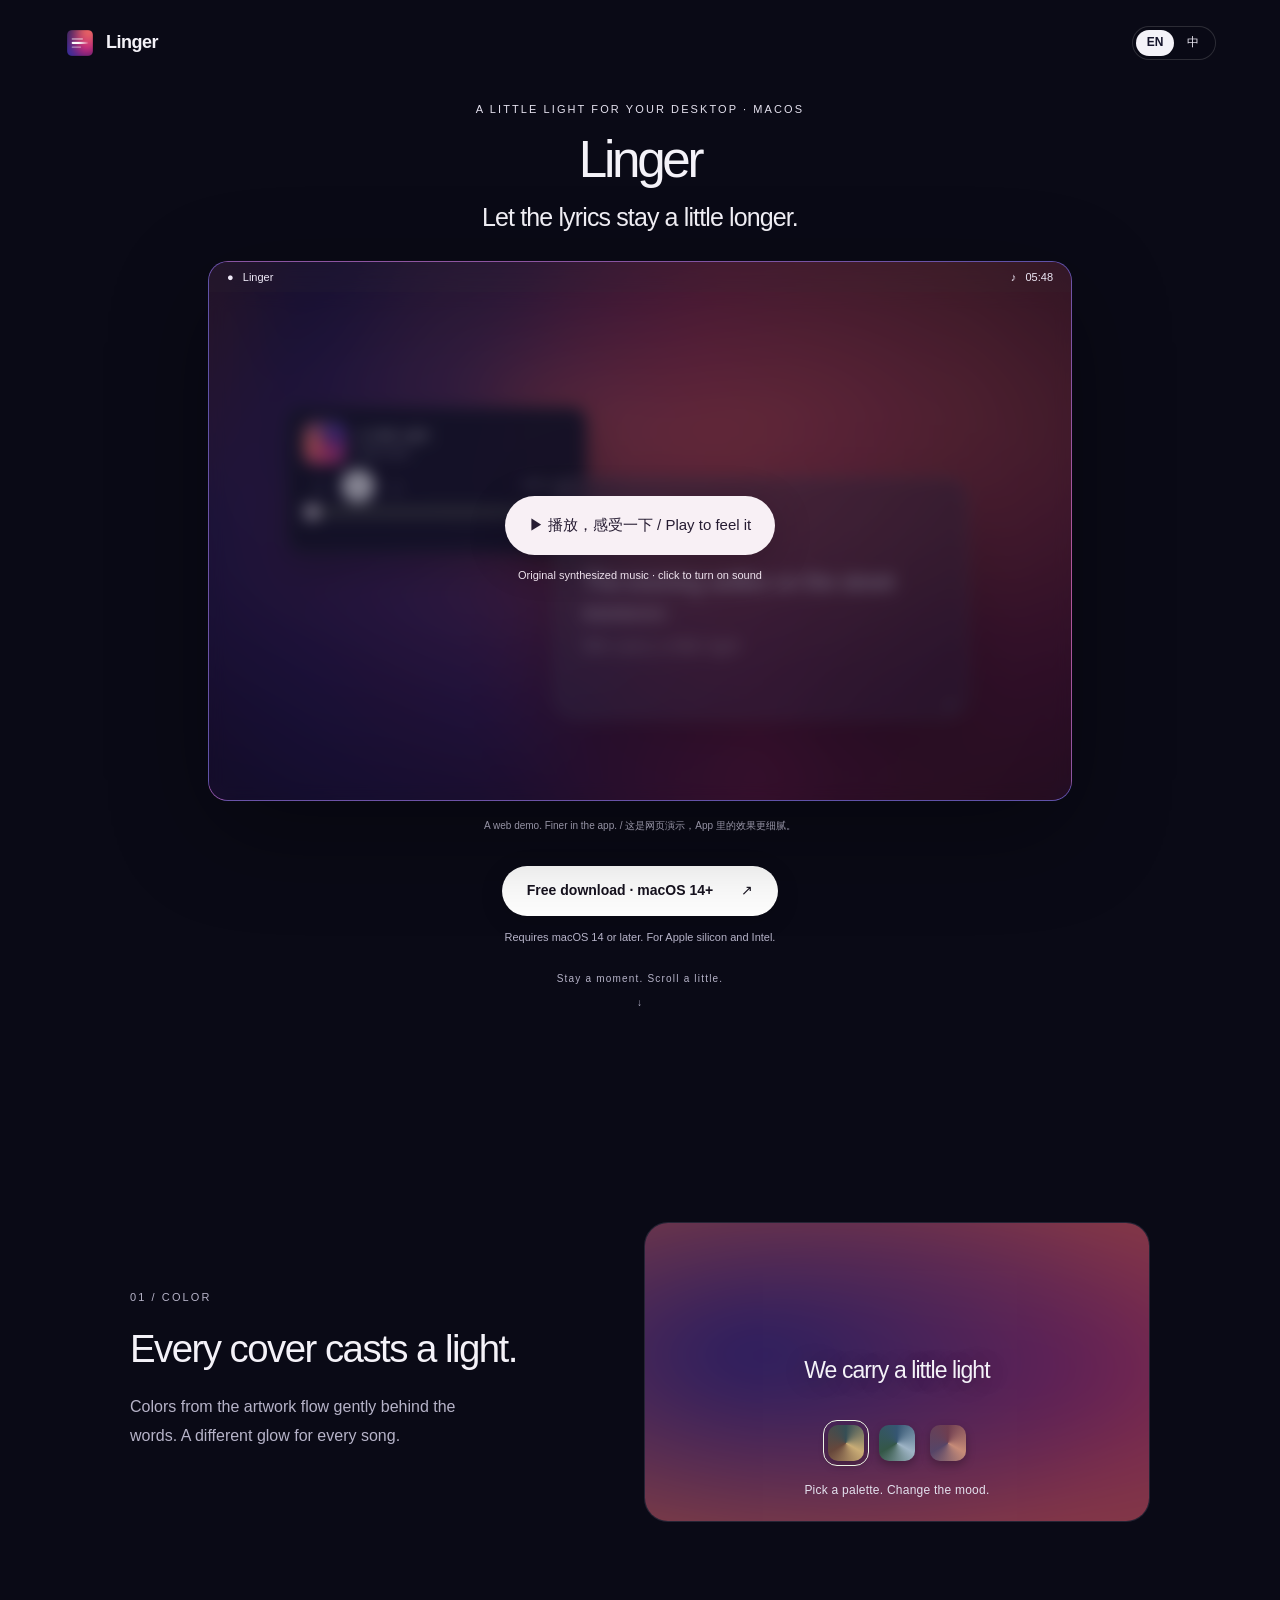
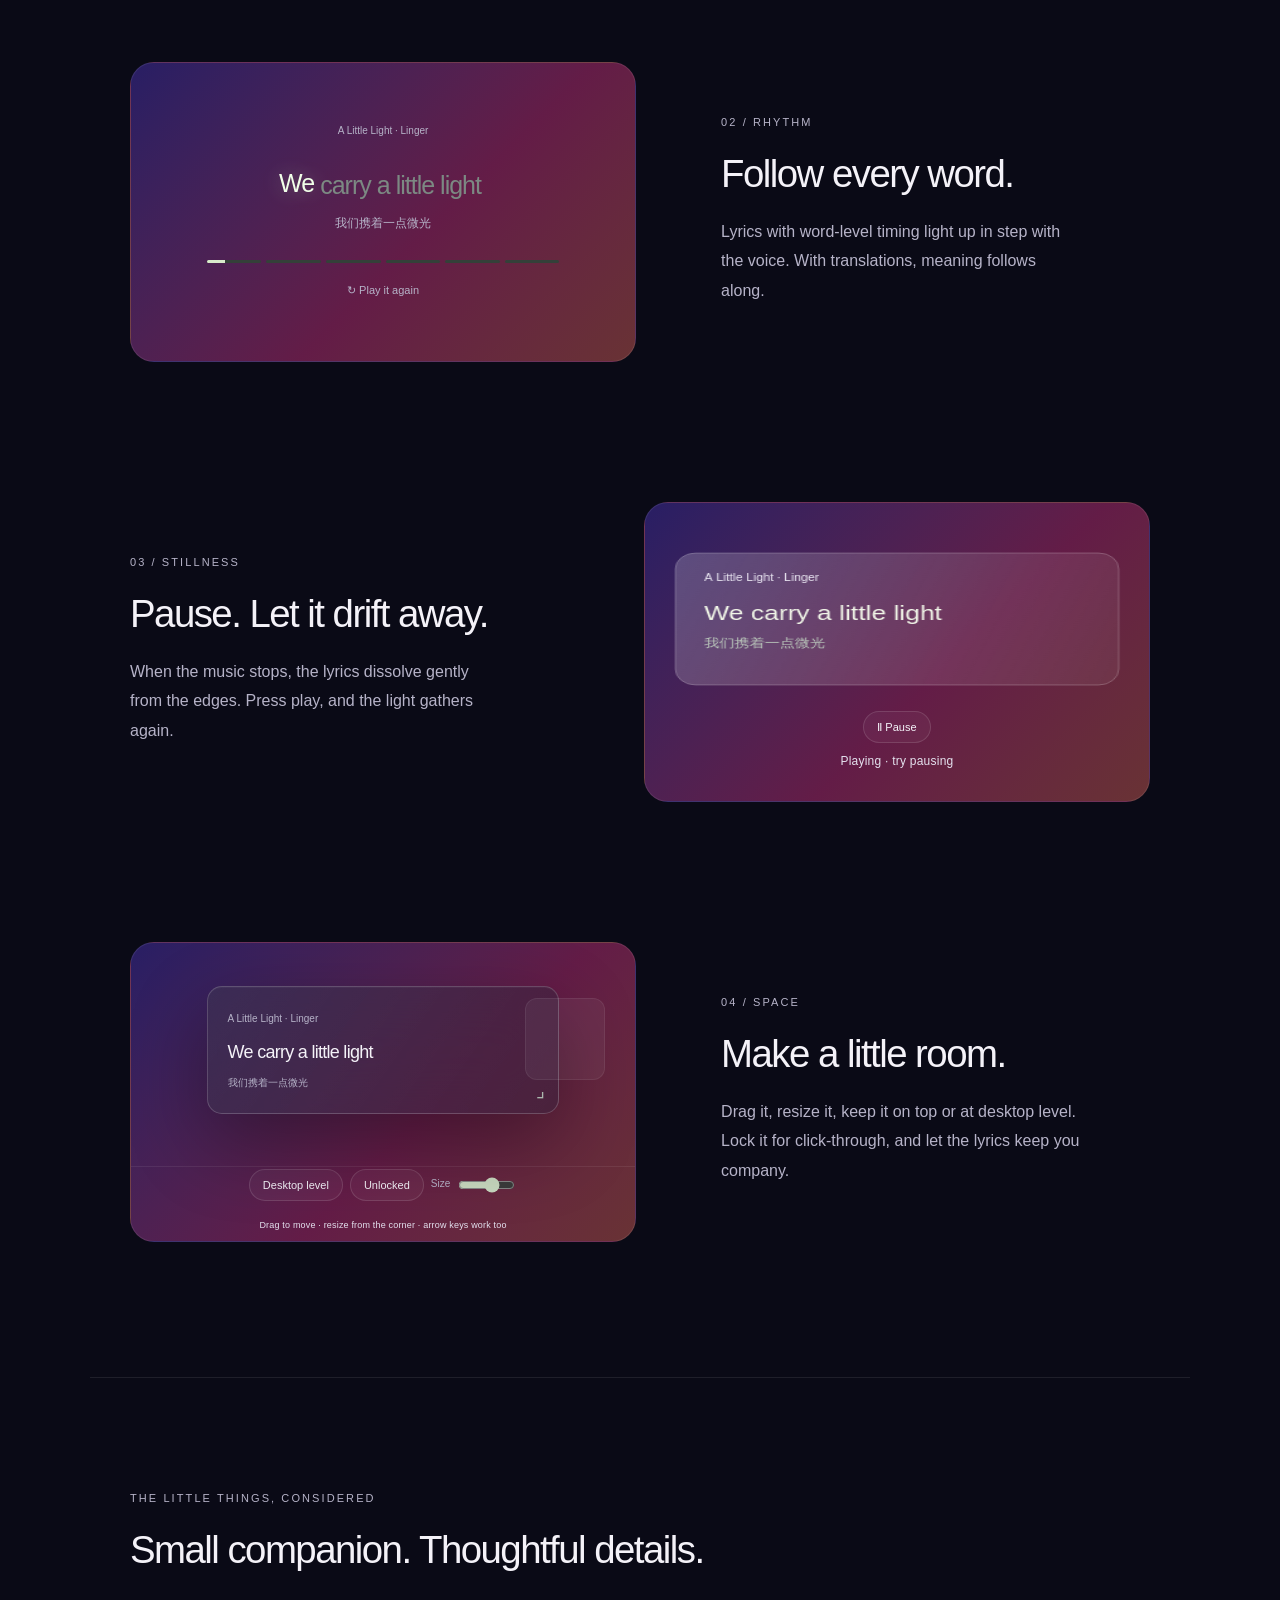
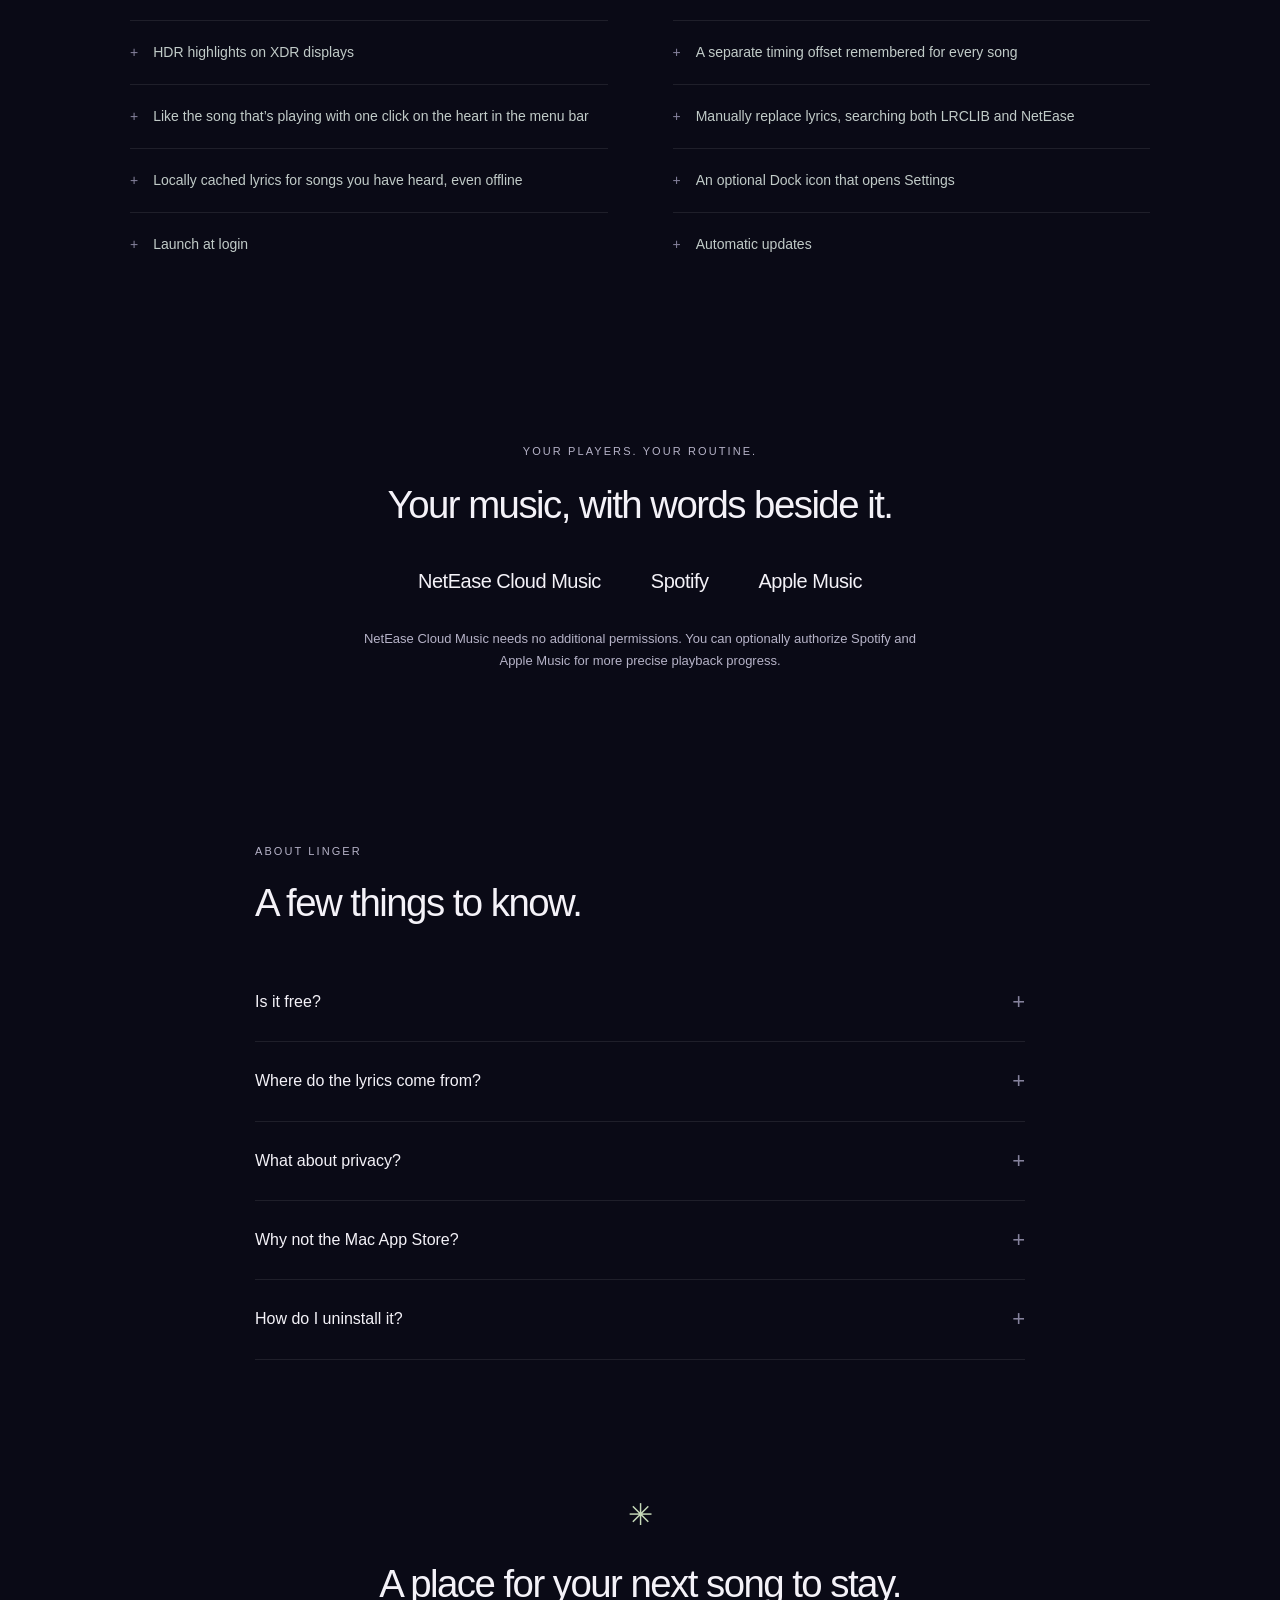
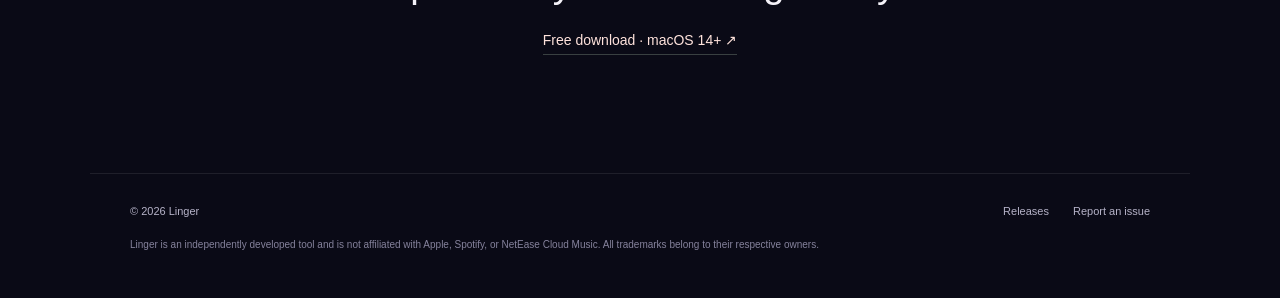
==== commit 11636bed: "Publish v0.9.7" ====
--- a/index.html
+++ b/index.html
@@ -24,7 +24,7 @@
   <link rel="stylesheet" href="./style.css">
   <script src="./main.js" defer></script>
   <script src="./demo/demo.js" defer></script>
-  <script type="application/ld+json">{"@context":"https://schema.org","@graph":[{"@type":"SoftwareApplication","name":"Linger","alternateName":"余音","url":"https://linger-lyrics.pages.dev/","description":"A free desktop lyrics companion for macOS. Album-inspired color and word-by-word lyrics. Let the lyrics stay a little longer. Requires macOS 14+.","image":"https://linger-lyrics.pages.dev/assets/app-icon.png","applicationCategory":"MultimediaApplication","operatingSystem":"macOS 14 or later","downloadUrl":"https://github.com/LeiZiKang/linger/releases/latest/download/Linger.dmg","isAccessibleForFree":true,"offers":{"@type":"Offer","price":"0","priceCurrency":"USD"},"featureList":["HDR highlights on XDR displays","A separate timing offset remembered for every song","Like the song that’s playing with one click on the heart in the menu bar","Manually replace lyrics, searching both LRCLIB and NetEase","Locally cached lyrics for songs you have heard, even offline","Launch at login","Automatic updates"]},{"@type":"FAQPage","url":"https://linger-lyrics.pages.dev/","mainEntity":[{"@type":"Question","name":"Is it free?","acceptedAnswer":{"@type":"Answer","text":"Completely free for now."}},{"@type":"Question","name":"Where do the lyrics come from?","acceptedAnswer":{"@type":"Answer","text":"Lyrics come from third-party sources, LRCLIB and NetEase Cloud Music. Linger does not provide lyrics itself. Some lyrics may be missing or inaccurate."}},{"@type":"Question","name":"What about privacy?","acceptedAnswer":{"@type":"Answer","text":"No account. “Share anonymous usage stats” is on by default: update checks send a random ID plus the app and macOS version so we can count active users. IP addresses aren’t stored, and you can turn it off in Settings › General. When looking up lyrics, the current song title, artist, album, and duration are sent to the lyrics sources."}},{"@type":"Question","name":"Why not the Mac App Store?","acceptedAnswer":{"@type":"Answer","text":"Reading NetEase Cloud Music’s playback state requires capabilities that the App Store does not allow."}},{"@type":"Question","name":"How do I uninstall it?","acceptedAnswer":{"@type":"Answer","text":"Quit Linger, then drag the app to the Trash."}}]}]}</script>
+  <script type="application/ld+json">{"@context":"https://schema.org","@graph":[{"@type":"SoftwareApplication","name":"Linger","alternateName":"余音","url":"https://linger-lyrics.pages.dev/","description":"A free desktop lyrics companion for macOS. Album-inspired color and word-by-word lyrics. Let the lyrics stay a little longer. Requires macOS 14+.","image":"https://linger-lyrics.pages.dev/assets/app-icon.png","applicationCategory":"MultimediaApplication","operatingSystem":"macOS 14 or later","downloadUrl":"https://github.com/LeiZiKang/linger/releases/latest/download/Linger.dmg","isAccessibleForFree":true,"offers":{"@type":"Offer","price":"0","priceCurrency":"USD"},"featureList":["HDR highlights on XDR displays","A separate timing offset remembered for every song","Like the song that’s playing with one click on the heart in the menu bar","Manually replace lyrics, searching both LRCLIB and NetEase","Locally cached lyrics for songs you have heard, even offline","An optional Dock icon that opens Settings","Launch at login","Automatic updates"]},{"@type":"FAQPage","url":"https://linger-lyrics.pages.dev/","mainEntity":[{"@type":"Question","name":"Is it free?","acceptedAnswer":{"@type":"Answer","text":"Completely free for now."}},{"@type":"Question","name":"Where do the lyrics come from?","acceptedAnswer":{"@type":"Answer","text":"Lyrics come from third-party sources, LRCLIB and NetEase Cloud Music. Linger does not provide lyrics itself. Some lyrics may be missing or inaccurate."}},{"@type":"Question","name":"What about privacy?","acceptedAnswer":{"@type":"Answer","text":"No account. “Share anonymous usage stats” is on by default: update checks send a random ID plus the app and macOS version so we can count active users. IP addresses aren’t stored, and you can turn it off in Settings › General. When looking up lyrics, the current song title, artist, album, and duration are sent to the lyrics sources."}},{"@type":"Question","name":"Why not the Mac App Store?","acceptedAnswer":{"@type":"Answer","text":"Reading NetEase Cloud Music’s playback state requires capabilities that the App Store does not allow."}},{"@type":"Question","name":"How do I uninstall it?","acceptedAnswer":{"@type":"Answer","text":"Quit Linger, then drag the app to the Trash."}}]}]}</script>
 </head>
 <body>
   <a class="skip" href="#features" data-i18n="skip">Skip to features</a>
@@ -61,7 +61,7 @@
       <article class="feature"><div class="feature-copy"><p class="section-index">03 / <span data-i18n="pauseLabel">Stillness</span></p><h2 data-i18n="pauseTitle">Pause. Let it drift away.</h2><p data-i18n="pauseBody">When the music stops, the lyrics dissolve gently from the edges. Press play, and the light gathers again.</p></div><div class="demo dissolve-demo" id="dissolve-demo"><div class="dissolve-stage"><canvas id="dissolve" data-i18n-aria="dissolveLabel" role="img"></canvas></div><button id="play-toggle" class="pill" aria-pressed="false" type="button"></button><p class="demo-caption" id="pause-status" aria-live="polite"></p></div></article>
       <article class="feature reverse"><div class="feature-copy"><p class="section-index">04 / <span data-i18n="placeLabel">Space</span></p><h2 data-i18n="placeTitle">Make a little room.</h2><p data-i18n="placeBody">Drag it, resize it, keep it on top or at desktop level. Lock it for click-through, and let the lyrics keep you company.</p></div><div class="demo placement-demo" id="placement-demo"><div class="desktop-line" aria-hidden="true"></div><div class="desktop-dot" aria-hidden="true"></div><div id="movable-card" class="lyric-card movable-card" tabindex="0" role="group" data-i18n-aria="moveLabel"><span class="tiny" data-i18n="demoTrack">A Little Light · Linger</span><p data-i18n="line1">We carry a little light</p><span class="translation" data-i18n="translation1">我们携着一点微光</span><span class="resize-grip" aria-hidden="true">⌟</span></div><div class="placement-controls"><button id="layer-toggle" class="pill" aria-pressed="false" data-i18n="desktop">Desktop level</button><button id="lock-toggle" class="pill" aria-pressed="false" data-i18n="unlocked">Unlocked</button><label class="size-control"><span data-i18n="size">Size</span><input id="card-size" type="range" min="75" max="115" value="100"></label></div><p class="demo-caption" data-i18n="dragHint">Drag to move · resize from the corner · arrow keys work too</p></div></article>
     </section>
-    <section class="details content-width" aria-labelledby="details-title"><p class="section-index" data-i18n="detailsLabel">The little things, considered</p><h2 id="details-title" data-i18n="detailsTitle">Small companion. Thoughtful details.</h2><ul id="detail-list"><li>HDR highlights on XDR displays</li><li>A separate timing offset remembered for every song</li><li>Like the song that’s playing with one click on the heart in the menu bar</li><li>Manually replace lyrics, searching both LRCLIB and NetEase</li><li>Locally cached lyrics for songs you have heard, even offline</li><li>Launch at login</li><li>Automatic updates</li></ul></section>
+    <section class="details content-width" aria-labelledby="details-title"><p class="section-index" data-i18n="detailsLabel">The little things, considered</p><h2 id="details-title" data-i18n="detailsTitle">Small companion. Thoughtful details.</h2><ul id="detail-list"><li>HDR highlights on XDR displays</li><li>A separate timing offset remembered for every song</li><li>Like the song that’s playing with one click on the heart in the menu bar</li><li>Manually replace lyrics, searching both LRCLIB and NetEase</li><li>Locally cached lyrics for songs you have heard, even offline</li><li>An optional Dock icon that opens Settings</li><li>Launch at login</li><li>Automatic updates</li></ul></section>
     <section class="players content-width" aria-labelledby="players-title"><p class="section-index" data-i18n="playersLabel">Your players. Your routine.</p><h2 id="players-title" data-i18n="playersTitle">Your music, with words beside it.</h2><ul id="player-list"><li>NetEase Cloud Music</li><li>Spotify</li><li>Apple Music</li></ul><p data-i18n="playersBody">NetEase Cloud Music needs no additional permissions. You can optionally authorize Spotify and Apple Music for more precise playback progress.</p></section>
     <section class="faq content-width" aria-labelledby="faq-title"><p class="section-index" data-i18n="faqLabel">About Linger</p><h2 id="faq-title" data-i18n="faqTitle">A few things to know.</h2><div id="faq-list"><details><summary>Is it free?</summary><p>Completely free for now.</p></details><details><summary>Where do the lyrics come from?</summary><p>Lyrics come from third-party sources, LRCLIB and NetEase Cloud Music. Linger does not provide lyrics itself. Some lyrics may be missing or inaccurate.</p></details><details><summary>What about privacy?</summary><p>No account. “Share anonymous usage stats” is on by default: update checks send a random ID plus the app and macOS version so we can count active users. IP addresses aren’t stored, and you can turn it off in Settings › General. When looking up lyrics, the current song title, artist, album, and duration are sent to the lyrics sources.</p></details><details><summary>Why not the Mac App Store?</summary><p>Reading NetEase Cloud Music’s playback state requires capabilities that the App Store does not allow.</p></details><details><summary>How do I uninstall it?</summary><p>Quit Linger, then drag the app to the Trash.</p></details></div></section>
     <section class="closing content-width"><span class="closing-star" aria-hidden="true">✳</span><h2 data-i18n="closing">A place for your next song to stay.</h2><a class="text-link" href="https://linger-stats.lzkhaoshua.workers.dev/download"><span class="download-desktop" data-i18n="download">Free download · macOS 14+</span><span class="download-mobile" data-i18n="mobile">Please download on a Mac</span> <span aria-hidden="true">↗</span></a></section>
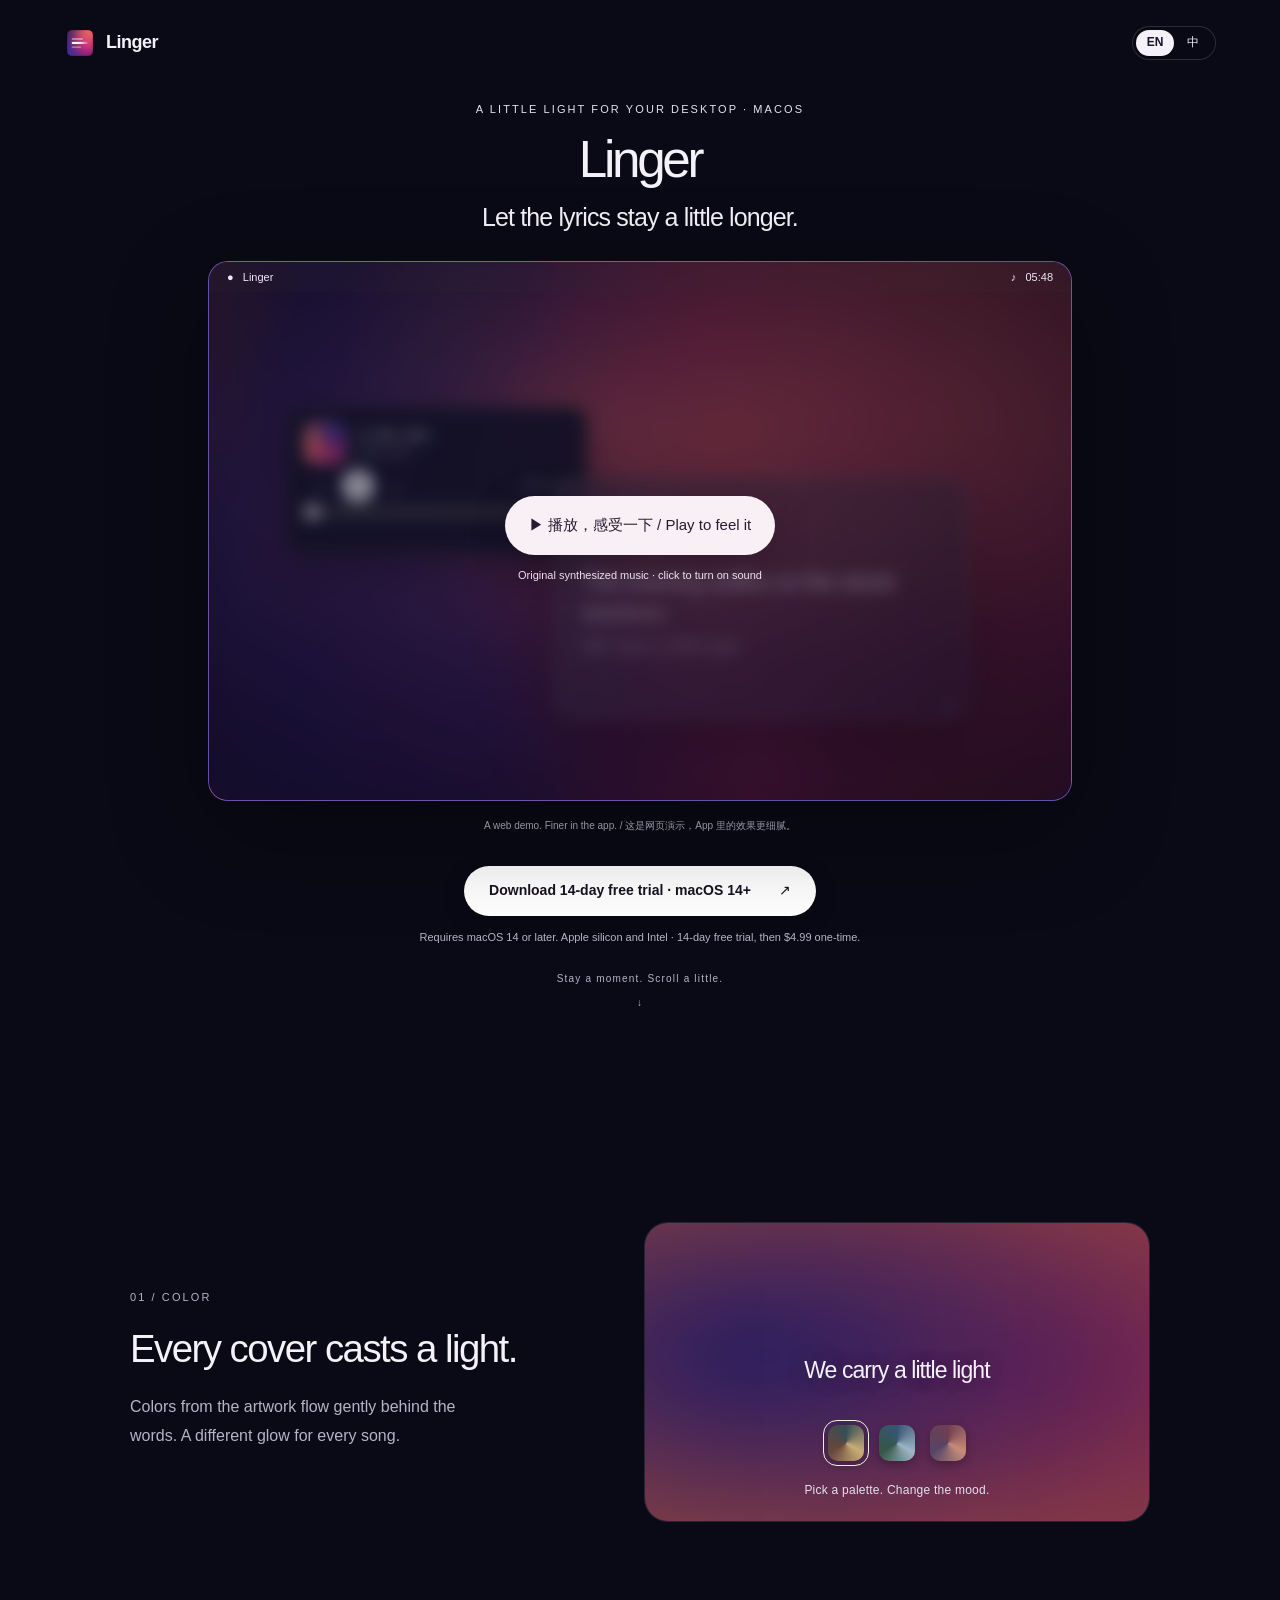
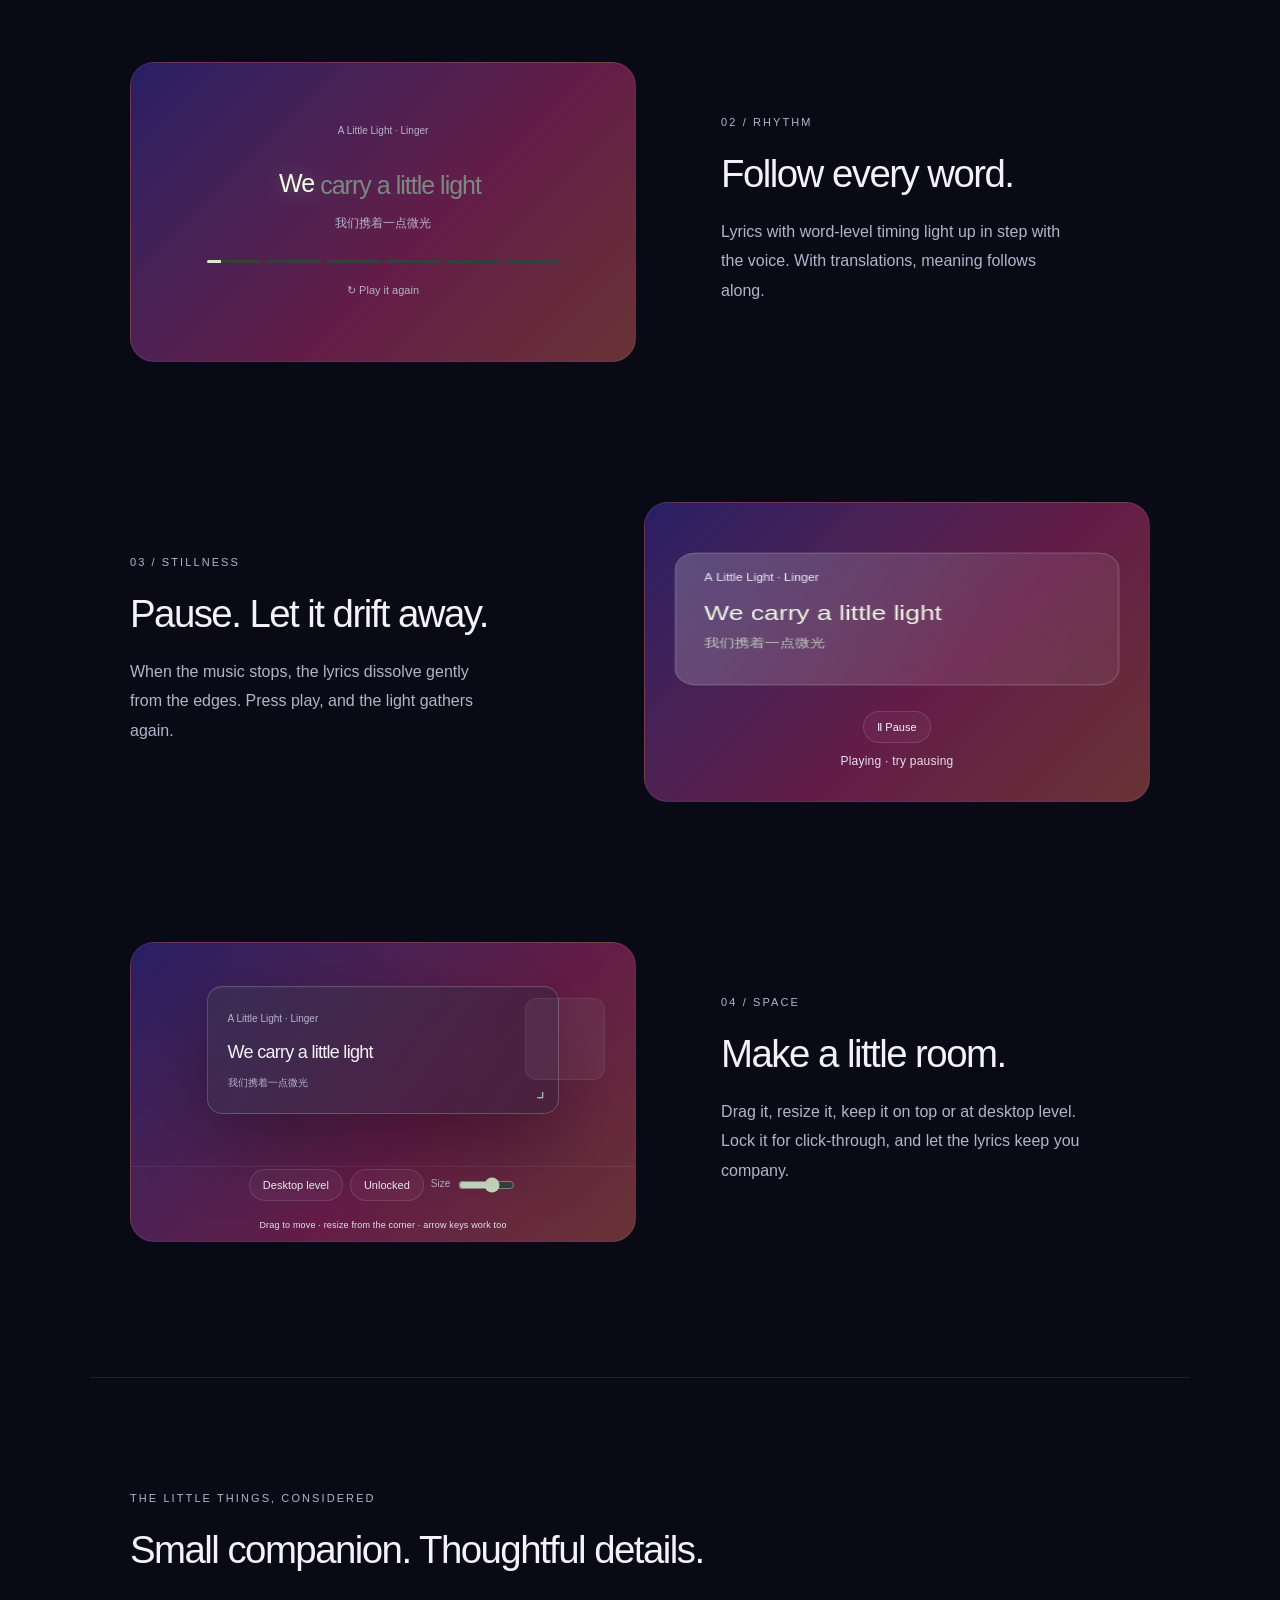
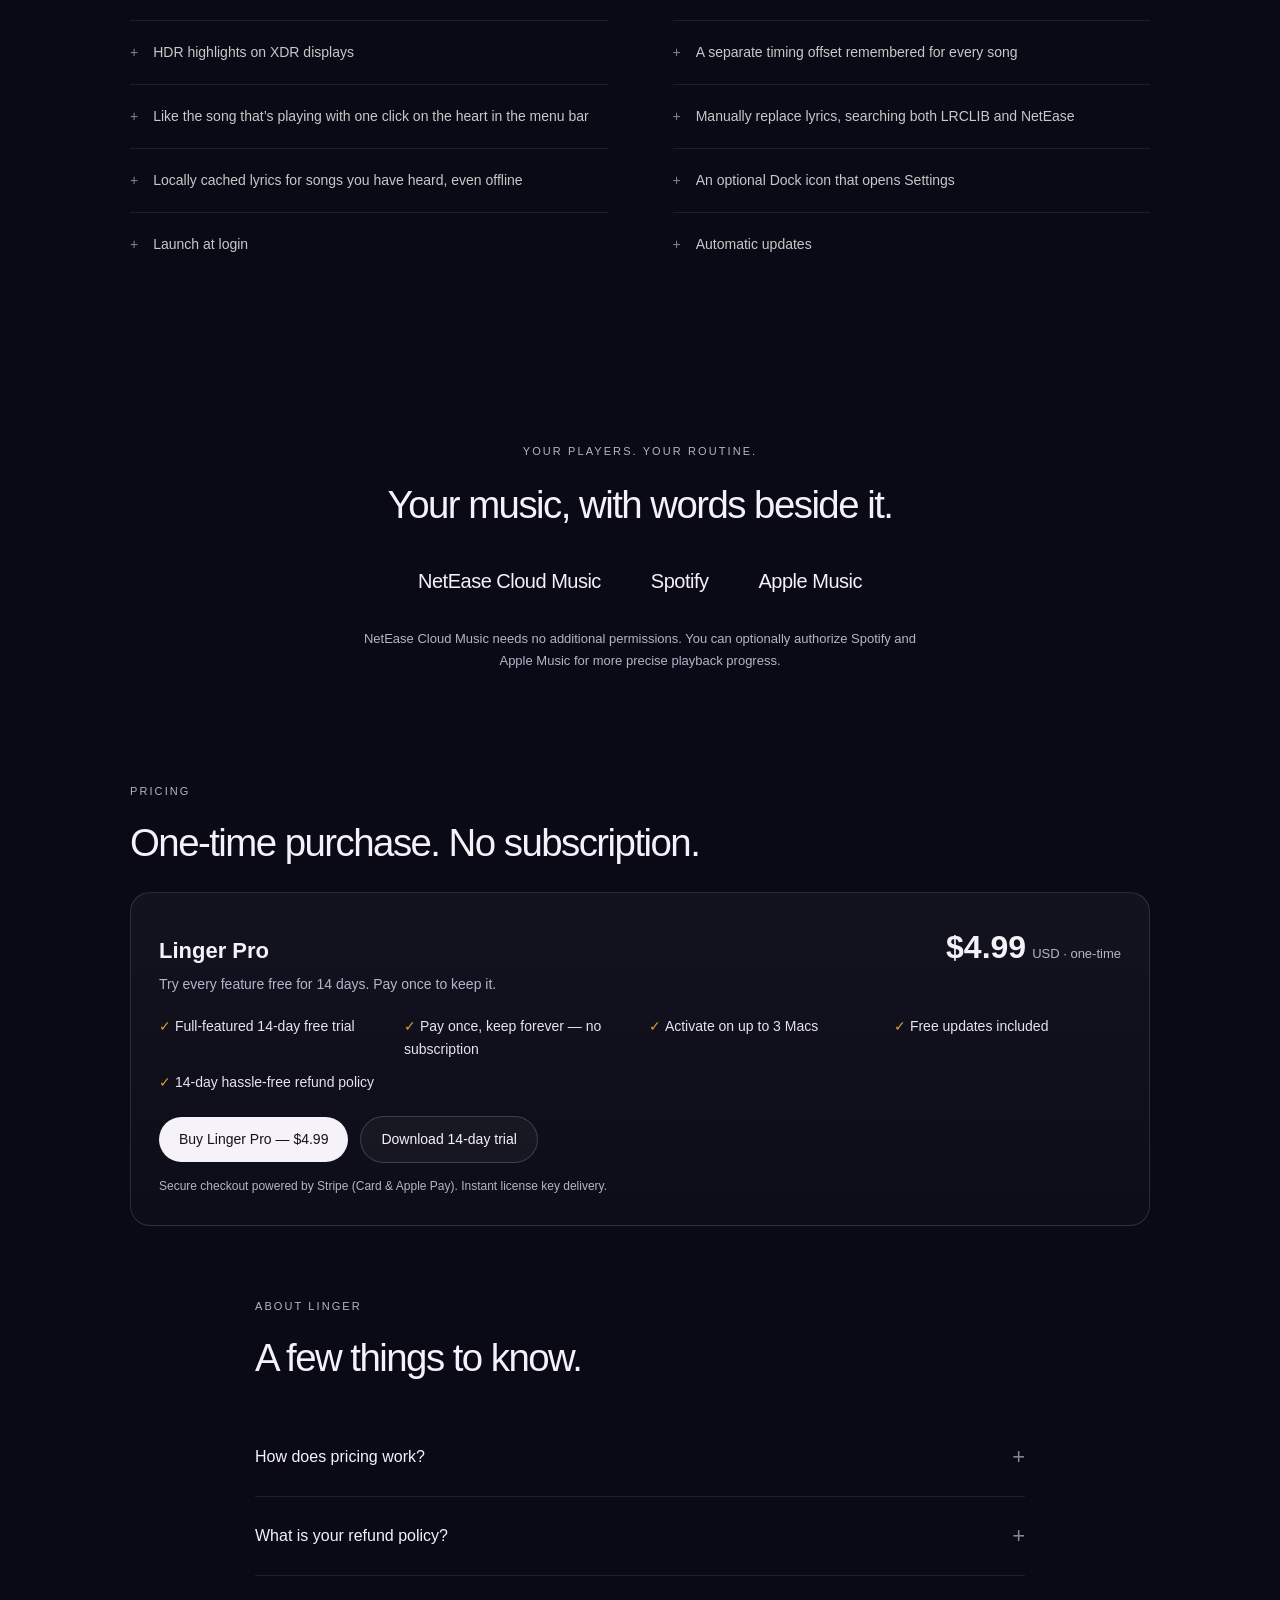
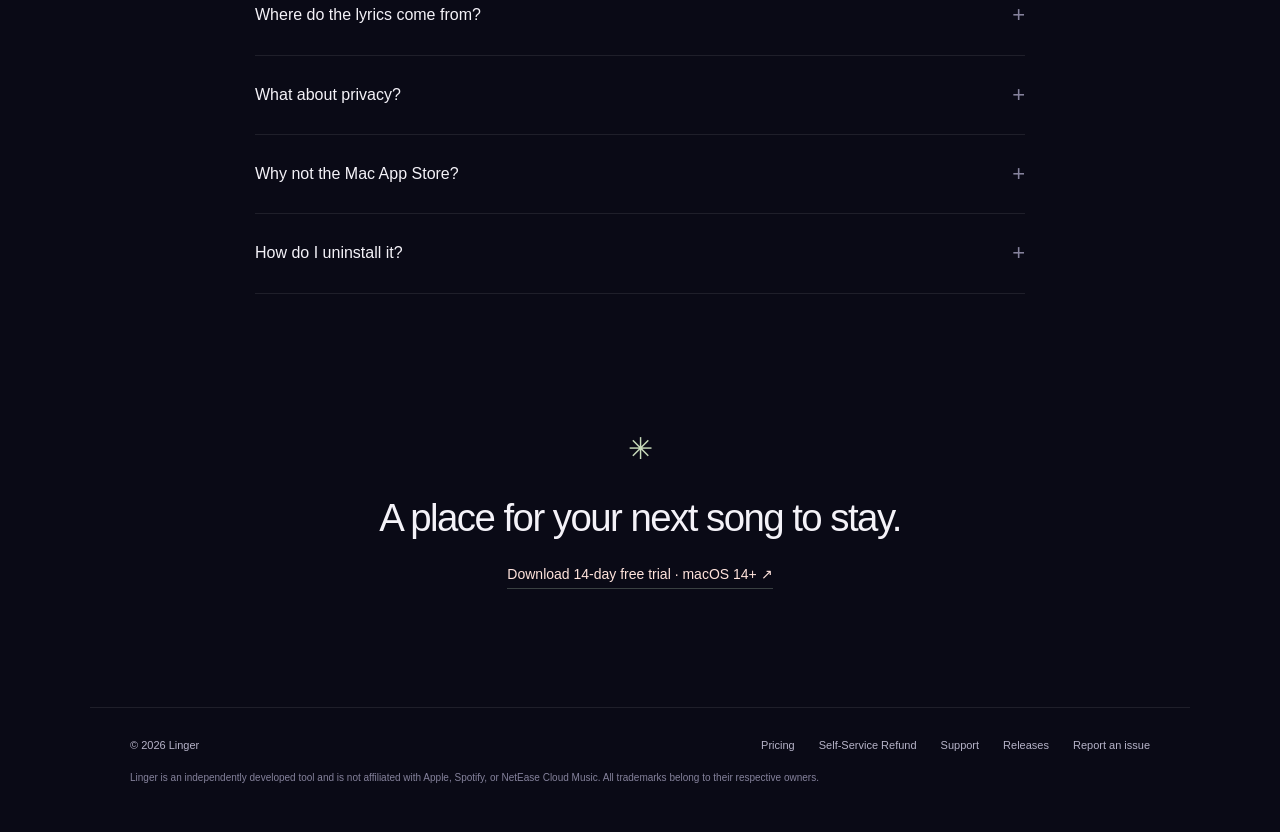
==== commit 4d2af875: "Publish v1.0.0" ====
--- a/index.html
+++ b/index.html
@@ -5,7 +5,7 @@
   <meta name="viewport" content="width=device-width, initial-scale=1">
   <meta name="theme-color" content="#090d12">
   <title>Linger — Let the lyrics stay a little longer.</title>
-  <meta name="description" content="A free desktop lyrics companion for macOS 14+. Album-inspired color, word-by-word lyrics, and a little light on your desktop.">
+  <meta name="description" content="A desktop lyrics companion for macOS 14+. 14-day free trial, then $4.99 one-time purchase. Album-inspired color and word-by-word lyrics.">
   <link rel="canonical" href="https://linger-lyrics.pages.dev/">
   <meta name="robots" content="index, follow, max-image-preview:large">
   <meta name="google-site-verification" content="uIBSV9NCCIyWCaOBSBI79vrSNpDfPE1lm4wyJElAHRg">
@@ -13,7 +13,7 @@
   <meta property="og:site_name" content="Linger">
   <meta name="twitter:card" content="summary">
   <meta property="og:title" content="Linger — Let the lyrics stay a little longer.">
-  <meta property="og:description" content="A free desktop lyrics companion for macOS 14+. Album-inspired color and word-by-word lyrics.">
+  <meta property="og:description" content="A desktop lyrics companion for macOS 14+. 14-day free trial, $4.99 one-time purchase.">
   <meta property="og:url" content="https://linger-lyrics.pages.dev/">
   <meta property="og:image" content="https://linger-lyrics.pages.dev/assets/app-icon.png">
   <meta property="og:image:width" content="512">
@@ -24,7 +24,7 @@
   <link rel="stylesheet" href="./style.css">
   <script src="./main.js" defer></script>
   <script src="./demo/demo.js" defer></script>
-  <script type="application/ld+json">{"@context":"https://schema.org","@graph":[{"@type":"SoftwareApplication","name":"Linger","alternateName":"余音","url":"https://linger-lyrics.pages.dev/","description":"A free desktop lyrics companion for macOS. Album-inspired color and word-by-word lyrics. Let the lyrics stay a little longer. Requires macOS 14+.","image":"https://linger-lyrics.pages.dev/assets/app-icon.png","applicationCategory":"MultimediaApplication","operatingSystem":"macOS 14 or later","downloadUrl":"https://github.com/LeiZiKang/linger/releases/latest/download/Linger.dmg","isAccessibleForFree":true,"offers":{"@type":"Offer","price":"0","priceCurrency":"USD"},"featureList":["HDR highlights on XDR displays","A separate timing offset remembered for every song","Like the song that’s playing with one click on the heart in the menu bar","Manually replace lyrics, searching both LRCLIB and NetEase","Locally cached lyrics for songs you have heard, even offline","An optional Dock icon that opens Settings","Launch at login","Automatic updates"]},{"@type":"FAQPage","url":"https://linger-lyrics.pages.dev/","mainEntity":[{"@type":"Question","name":"Is it free?","acceptedAnswer":{"@type":"Answer","text":"Completely free for now."}},{"@type":"Question","name":"Where do the lyrics come from?","acceptedAnswer":{"@type":"Answer","text":"Lyrics come from third-party sources, LRCLIB and NetEase Cloud Music. Linger does not provide lyrics itself. Some lyrics may be missing or inaccurate."}},{"@type":"Question","name":"What about privacy?","acceptedAnswer":{"@type":"Answer","text":"No account. “Share anonymous usage stats” is on by default: update checks send a random ID plus the app and macOS version so we can count active users. IP addresses aren’t stored, and you can turn it off in Settings › General. When looking up lyrics, the current song title, artist, album, and duration are sent to the lyrics sources."}},{"@type":"Question","name":"Why not the Mac App Store?","acceptedAnswer":{"@type":"Answer","text":"Reading NetEase Cloud Music’s playback state requires capabilities that the App Store does not allow."}},{"@type":"Question","name":"How do I uninstall it?","acceptedAnswer":{"@type":"Answer","text":"Quit Linger, then drag the app to the Trash."}}]}]}</script>
+  <script type="application/ld+json">{"@context":"https://schema.org","@graph":[{"@type":"SoftwareApplication","name":"Linger","alternateName":"余音","url":"https://linger-lyrics.pages.dev/","description":"A desktop lyrics companion for macOS. 14-day free trial, then $4.99 one-time purchase. Album-inspired color and word-by-word lyrics. Requires macOS 14+.","image":"https://linger-lyrics.pages.dev/assets/app-icon.png","applicationCategory":"MultimediaApplication","operatingSystem":"macOS 14 or later","downloadUrl":"https://github.com/LeiZiKang/linger/releases/latest/download/Linger.dmg","isAccessibleForFree":false,"offers":{"@type":"Offer","price":"4.99","priceCurrency":"USD"},"featureList":["HDR highlights on XDR displays","A separate timing offset remembered for every song","Like the song that’s playing with one click on the heart in the menu bar","Manually replace lyrics, searching both LRCLIB and NetEase","Locally cached lyrics for songs you have heard, even offline","An optional Dock icon that opens Settings","Launch at login","Automatic updates"]},{"@type":"FAQPage","url":"https://linger-lyrics.pages.dev/","mainEntity":[{"@type":"Question","name":"How does pricing work?","acceptedAnswer":{"@type":"Answer","text":"Linger includes a full-featured 14-day free trial. After the trial, a one-time $4.99 USD license unlocks Linger permanently on up to 3 Macs — no subscription."}},{"@type":"Question","name":"What is your refund policy?","acceptedAnswer":{"@type":"Answer","text":"If Linger isn’t right for you, use our instant self-service refund page (linked in the footer) within 14 days with your license key and purchase email for an automatic full refund."}},{"@type":"Question","name":"Where do the lyrics come from?","acceptedAnswer":{"@type":"Answer","text":"Lyrics come from third-party sources, LRCLIB and NetEase Cloud Music. Linger does not provide lyrics itself. Some lyrics may be missing or inaccurate."}},{"@type":"Question","name":"What about privacy?","acceptedAnswer":{"@type":"Answer","text":"No account. “Share anonymous usage stats” is on by default: update checks send a random ID plus the app and macOS version so we can count active users. IP addresses aren’t stored, and you can turn it off in Settings › General. When looking up lyrics, the current song title, artist, album, and duration are sent to the lyrics sources."}},{"@type":"Question","name":"Why not the Mac App Store?","acceptedAnswer":{"@type":"Answer","text":"Reading NetEase Cloud Music’s playback state requires capabilities that the App Store does not allow."}},{"@type":"Question","name":"How do I uninstall it?","acceptedAnswer":{"@type":"Answer","text":"Quit Linger, then drag the app to the Trash."}}]}]}</script>
 </head>
 <body>
   <a class="skip" href="#features" data-i18n="skip">Skip to features</a>
@@ -52,7 +52,7 @@
         <div id="demo-gate"><button id="demo-start" disabled data-i18n="startDemo">▶ 播放，感受一下 / Play to feel it</button><p id="demo-message" role="status" data-i18n="demoLoading">Gathering a little light…</p></div>
       </div>
       <p class="simulation-note" data-i18n="simulationNote">A web demo. Finer in the app. / 这是网页演示，App 里的效果更细腻。</p>
-      <div class="download-wrap"><a class="download" href="https://linger-stats.lzkhaoshua.workers.dev/download"><span class="download-desktop" data-i18n="download">Free download · macOS 14+</span><span class="download-mobile" data-i18n="mobile">Please download on a Mac</span><span aria-hidden="true">↗</span></a><p class="requirements" data-i18n="requirements">Requires macOS 14 or later. For Apple silicon and Intel.</p></div>
+      <div class="download-wrap"><a class="download" href="https://linger-stats.lzkhaoshua.workers.dev/download"><span class="download-desktop" data-i18n="download">Download 14-day free trial · macOS 14+</span><span class="download-mobile" data-i18n="mobile">Please download on a Mac</span><span aria-hidden="true">↗</span></a><p class="requirements" data-i18n="requirements">Requires macOS 14 or later. Apple silicon and Intel · 14-day free trial, then $4.99 one-time.</p></div>
       <a class="discover" href="#features"><span data-i18n="discover">Stay a moment. Scroll a little.</span><span aria-hidden="true">↓</span></a>
     </section>
     <section id="features" class="features" aria-label="Features">
@@ -63,9 +63,28 @@
     </section>
     <section class="details content-width" aria-labelledby="details-title"><p class="section-index" data-i18n="detailsLabel">The little things, considered</p><h2 id="details-title" data-i18n="detailsTitle">Small companion. Thoughtful details.</h2><ul id="detail-list"><li>HDR highlights on XDR displays</li><li>A separate timing offset remembered for every song</li><li>Like the song that’s playing with one click on the heart in the menu bar</li><li>Manually replace lyrics, searching both LRCLIB and NetEase</li><li>Locally cached lyrics for songs you have heard, even offline</li><li>An optional Dock icon that opens Settings</li><li>Launch at login</li><li>Automatic updates</li></ul></section>
     <section class="players content-width" aria-labelledby="players-title"><p class="section-index" data-i18n="playersLabel">Your players. Your routine.</p><h2 id="players-title" data-i18n="playersTitle">Your music, with words beside it.</h2><ul id="player-list"><li>NetEase Cloud Music</li><li>Spotify</li><li>Apple Music</li></ul><p data-i18n="playersBody">NetEase Cloud Music needs no additional permissions. You can optionally authorize Spotify and Apple Music for more precise playback progress.</p></section>
-    <section class="faq content-width" aria-labelledby="faq-title"><p class="section-index" data-i18n="faqLabel">About Linger</p><h2 id="faq-title" data-i18n="faqTitle">A few things to know.</h2><div id="faq-list"><details><summary>Is it free?</summary><p>Completely free for now.</p></details><details><summary>Where do the lyrics come from?</summary><p>Lyrics come from third-party sources, LRCLIB and NetEase Cloud Music. Linger does not provide lyrics itself. Some lyrics may be missing or inaccurate.</p></details><details><summary>What about privacy?</summary><p>No account. “Share anonymous usage stats” is on by default: update checks send a random ID plus the app and macOS version so we can count active users. IP addresses aren’t stored, and you can turn it off in Settings › General. When looking up lyrics, the current song title, artist, album, and duration are sent to the lyrics sources.</p></details><details><summary>Why not the Mac App Store?</summary><p>Reading NetEase Cloud Music’s playback state requires capabilities that the App Store does not allow.</p></details><details><summary>How do I uninstall it?</summary><p>Quit Linger, then drag the app to the Trash.</p></details></div></section>
-    <section class="closing content-width"><span class="closing-star" aria-hidden="true">✳</span><h2 data-i18n="closing">A place for your next song to stay.</h2><a class="text-link" href="https://linger-stats.lzkhaoshua.workers.dev/download"><span class="download-desktop" data-i18n="download">Free download · macOS 14+</span><span class="download-mobile" data-i18n="mobile">Please download on a Mac</span> <span aria-hidden="true">↗</span></a></section>
+    <section id="pricing" class="pricing content-width" aria-labelledby="pricing-title">
+      <p class="section-index" data-i18n="pricingLabel">Pricing</p>
+      <h2 id="pricing-title" data-i18n="pricingTitle">One-time purchase. No subscription.</h2>
+      <div class="pricing-card">
+        <div class="pricing-head">
+          <div>
+            <h3 data-i18n="pricingName">Linger Pro</h3>
+            <p class="pricing-sub" data-i18n="pricingSub">Try every feature free for 14 days. Pay once to keep it.</p>
+          </div>
+          <div class="pricing-amount"><strong data-i18n="pricingPrice">$4.99</strong><span data-i18n="pricingOnce">USD · one-time</span></div>
+        </div>
+        <ul id="pricing-list"><li>Full-featured 14-day free trial</li><li>Pay once, keep forever — no subscription</li><li>Activate on up to 3 Macs</li><li>Free updates included</li><li>14-day hassle-free refund policy</li></ul>
+        <div class="pricing-actions">
+          <a class="buy-button" href="https://linger-stats.lzkhaoshua.workers.dev/buy" data-i18n="buyPro">Buy Linger Pro — $4.99</a>
+          <a class="trial-button" href="https://linger-stats.lzkhaoshua.workers.dev/download" data-i18n="tryFree">Download 14-day trial</a>
+        </div>
+        <p class="pricing-note" data-i18n="pricingNote">Secure checkout powered by Stripe (Card &amp; Apple Pay). Instant license key delivery.</p>
+      </div>
+    </section>
+    <section class="faq content-width" aria-labelledby="faq-title"><p class="section-index" data-i18n="faqLabel">About Linger</p><h2 id="faq-title" data-i18n="faqTitle">A few things to know.</h2><div id="faq-list"><details><summary>How does pricing work?</summary><p>Linger includes a full-featured 14-day free trial. After the trial, a one-time $4.99 USD license unlocks Linger permanently on up to 3 Macs — no subscription.</p></details><details><summary>What is your refund policy?</summary><p>If Linger isn’t right for you, use our instant self-service refund page (linked in the footer) within 14 days with your license key and purchase email for an automatic full refund.</p></details><details><summary>Where do the lyrics come from?</summary><p>Lyrics come from third-party sources, LRCLIB and NetEase Cloud Music. Linger does not provide lyrics itself. Some lyrics may be missing or inaccurate.</p></details><details><summary>What about privacy?</summary><p>No account. “Share anonymous usage stats” is on by default: update checks send a random ID plus the app and macOS version so we can count active users. IP addresses aren’t stored, and you can turn it off in Settings › General. When looking up lyrics, the current song title, artist, album, and duration are sent to the lyrics sources.</p></details><details><summary>Why not the Mac App Store?</summary><p>Reading NetEase Cloud Music’s playback state requires capabilities that the App Store does not allow.</p></details><details><summary>How do I uninstall it?</summary><p>Quit Linger, then drag the app to the Trash.</p></details></div></section>
+    <section class="closing content-width"><span class="closing-star" aria-hidden="true">✳</span><h2 data-i18n="closing">A place for your next song to stay.</h2><a class="text-link" href="https://linger-stats.lzkhaoshua.workers.dev/download"><span class="download-desktop" data-i18n="download">Download 14-day free trial · macOS 14+</span><span class="download-mobile" data-i18n="mobile">Please download on a Mac</span> <span aria-hidden="true">↗</span></a></section>
   </main>
-  <footer class="content-width"><div class="footer-row"><span data-i18n="copyright">© 2026 Linger</span><div><a href="https://github.com/LeiZiKang/linger/releases" data-i18n="releases">Releases</a><a href="https://github.com/LeiZiKang/linger/issues" data-i18n="feedback">Report an issue</a></div></div><p data-i18n="legal">Linger is an independently developed tool and is not affiliated with Apple, Spotify, or NetEase Cloud Music. All trademarks belong to their respective owners.</p></footer>
+  <footer class="content-width"><div class="footer-row"><span data-i18n="copyright">© 2026 Linger</span><div><a href="#pricing" data-i18n="pricingNav">Pricing</a><a href="https://linger-stats.lzkhaoshua.workers.dev/refund" data-i18n="refundLink">Self-Service Refund</a><a href="mailto:lzkhaoshua@gmail.com" data-i18n="contact">Support</a><a href="https://github.com/LeiZiKang/linger/releases" data-i18n="releases">Releases</a><a href="https://github.com/LeiZiKang/linger/issues" data-i18n="feedback">Report an issue</a></div></div><p data-i18n="legal">Linger is an independently developed tool and is not affiliated with Apple, Spotify, or NetEase Cloud Music. All trademarks belong to their respective owners.</p></footer>
 </body>
 </html>
--- a/style.css
+++ b/style.css
@@ -226,6 +226,17 @@
 #demo-start{background:#f8f0f5;color:#261c32;padding:17px 24px;border-radius:40px;font-size:15px;box-shadow:0 8px 40px #0003}#demo-start:disabled{opacity:.5;cursor:wait}
 #demo-message{font-size:11px;color:#eee2ed}.has-started #demo-gate{opacity:0;visibility:hidden;pointer-events:none}
 .simulation-note{font-size:10px;color:var(--muted);text-align:center;margin:17px 0 22px}
+.pricing-card{margin-top:24px;padding:28px;border:1px solid #ffffff1f;border-radius:20px;background:linear-gradient(180deg,#ffffff0a,#ffffff04)}
+.pricing-head{display:flex;justify-content:space-between;align-items:baseline;gap:16px;flex-wrap:wrap;margin-bottom:18px}
+.pricing-head h3{margin:0;font-size:22px;font-weight:600}.pricing-sub{margin:4px 0 0;color:var(--muted);font-size:14px}
+.pricing-amount{display:flex;align-items:baseline;gap:6px}.pricing-amount strong{font-size:32px;font-weight:600}.pricing-amount span{color:var(--muted);font-size:13px}
+#pricing-list{list-style:none;padding:0;margin:0 0 22px;display:grid;grid-template-columns:repeat(auto-fit,minmax(210px,1fr));gap:10px 18px;font-size:14px;color:#e7e2ef}
+#pricing-list li::before{content:"✓ ";color:#e39a2d;font-weight:600}
+.pricing-actions{display:flex;gap:12px;flex-wrap:wrap;align-items:center}
+.buy-button,.trial-button{display:inline-flex;align-items:center;justify-content:center;padding:11px 20px;border-radius:999px;font-size:14px;font-weight:500;text-decoration:none;transition:opacity .18s}
+.buy-button{background:#f5f2f9;color:#12101d}.buy-button:hover{opacity:.9}
+.trial-button{border:1px solid #ffffff2b;color:#f5f2f9;background:#ffffff0a}.trial-button:hover{background:#ffffff14}
+.pricing-note{margin:14px 0 0;font-size:12px;color:var(--muted)}
 @media(max-width:819px){
 .hero{padding:115px 18px 45px;height:auto;min-height:0}.hero-copy{margin:0 0 30px}.hero h1{font-size:54px}.hero h1 small{font-size:18px}.hero .eyebrow{font-size:9px}
 #interactive-demo{aspect-ratio:auto;height:390px;max-width:540px;background:transparent;border:0;box-shadow:none;overflow:visible}
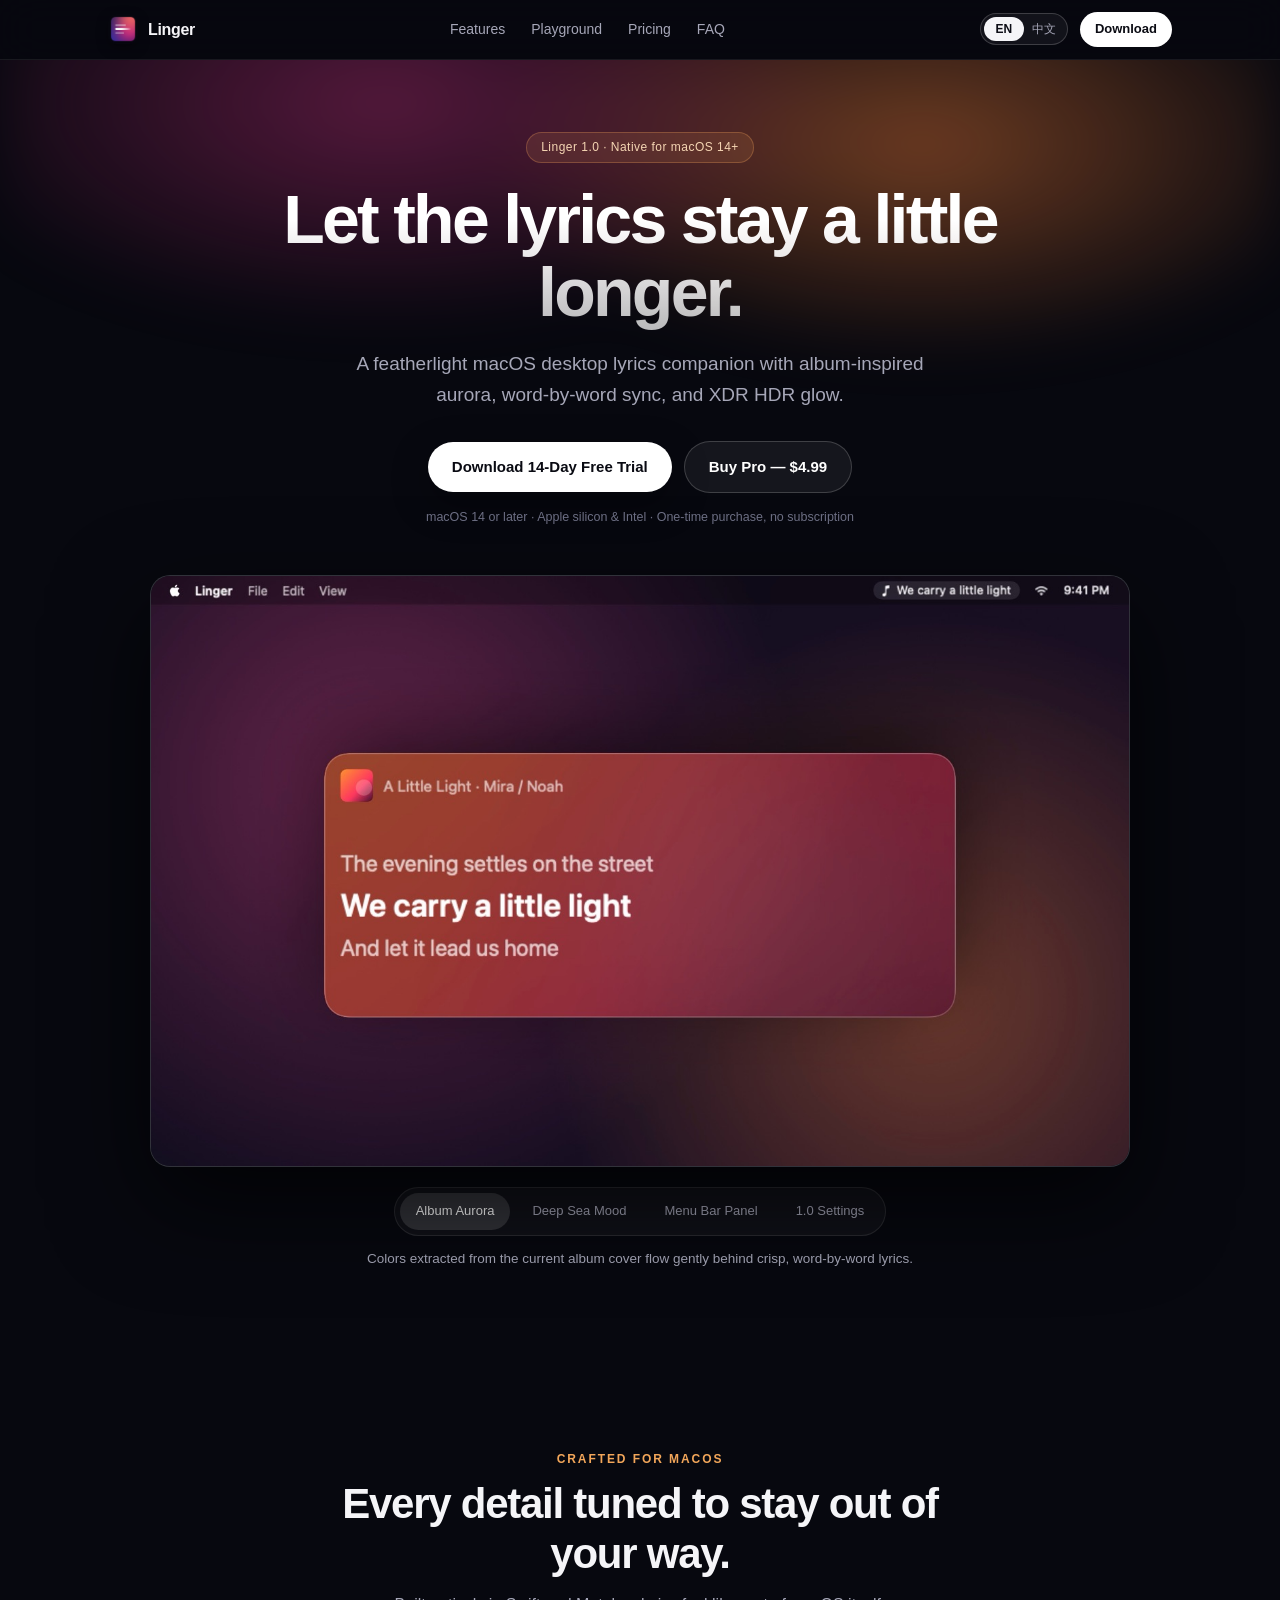
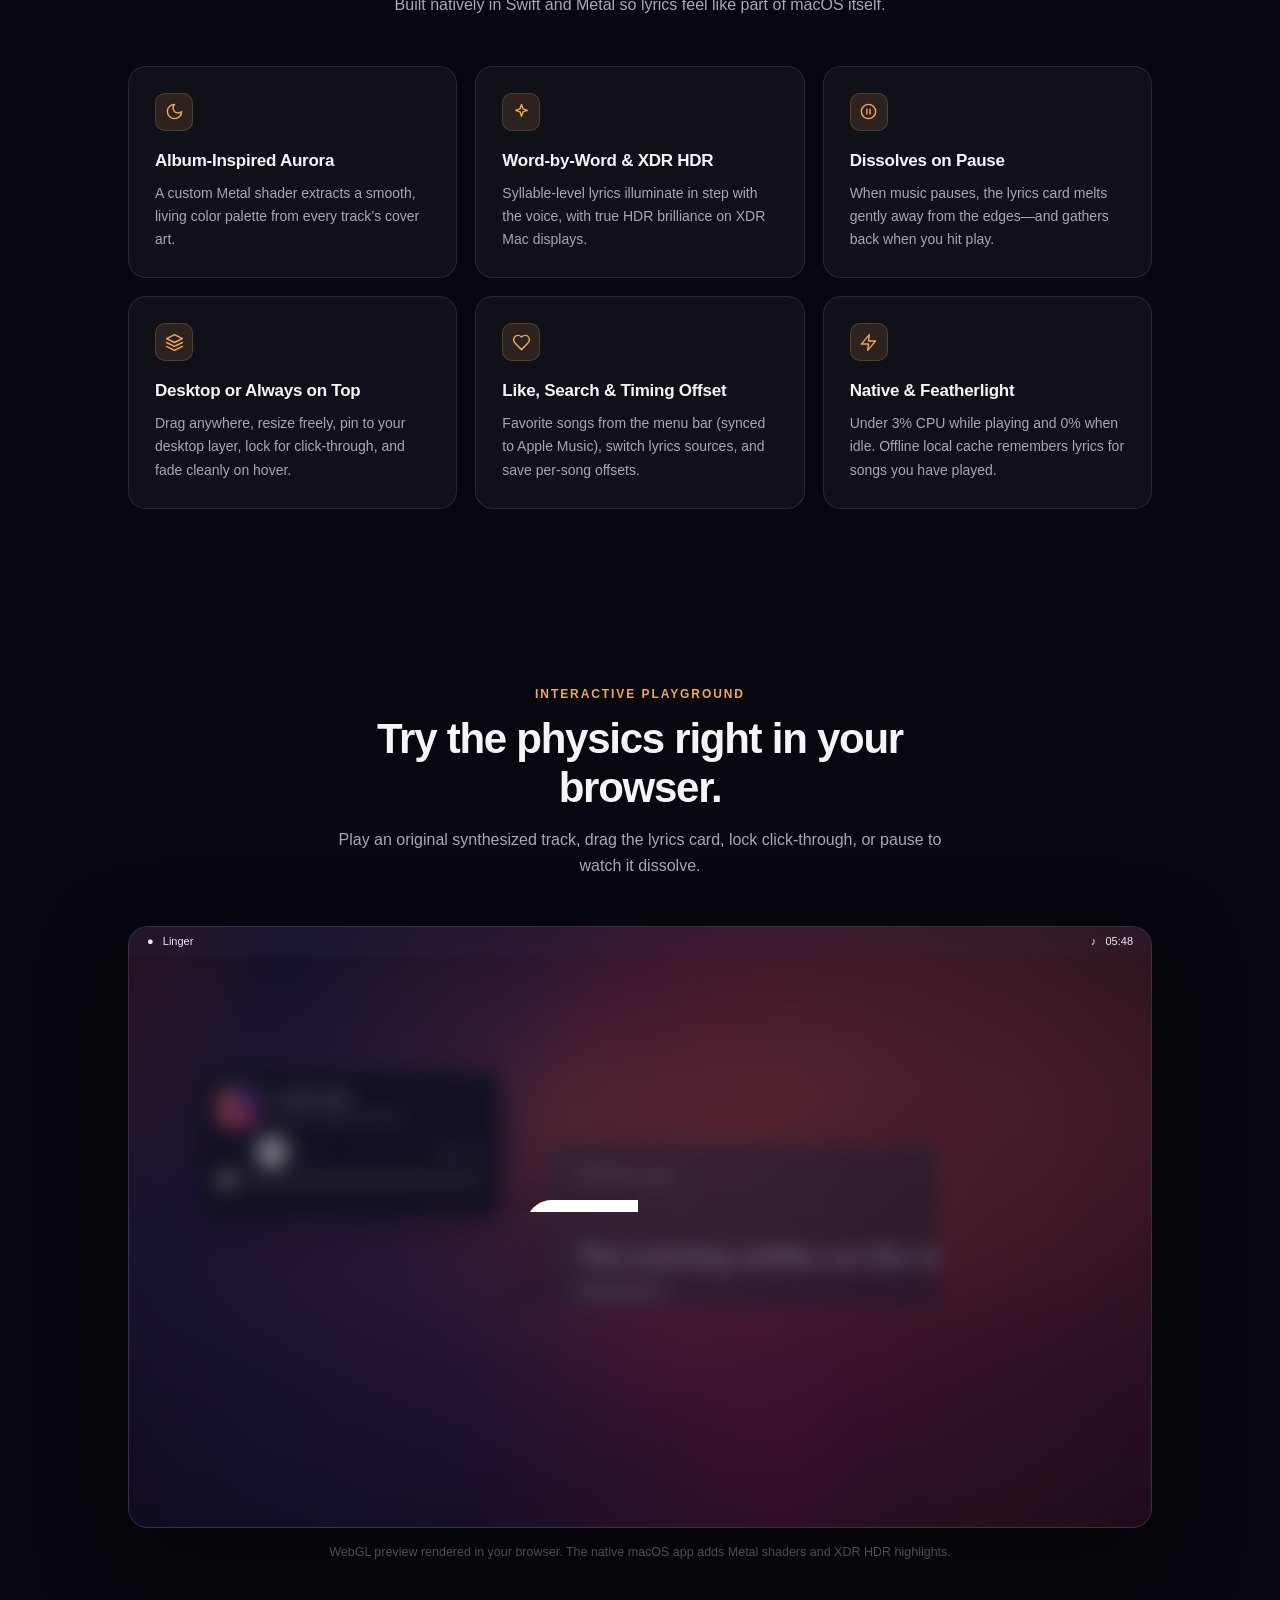
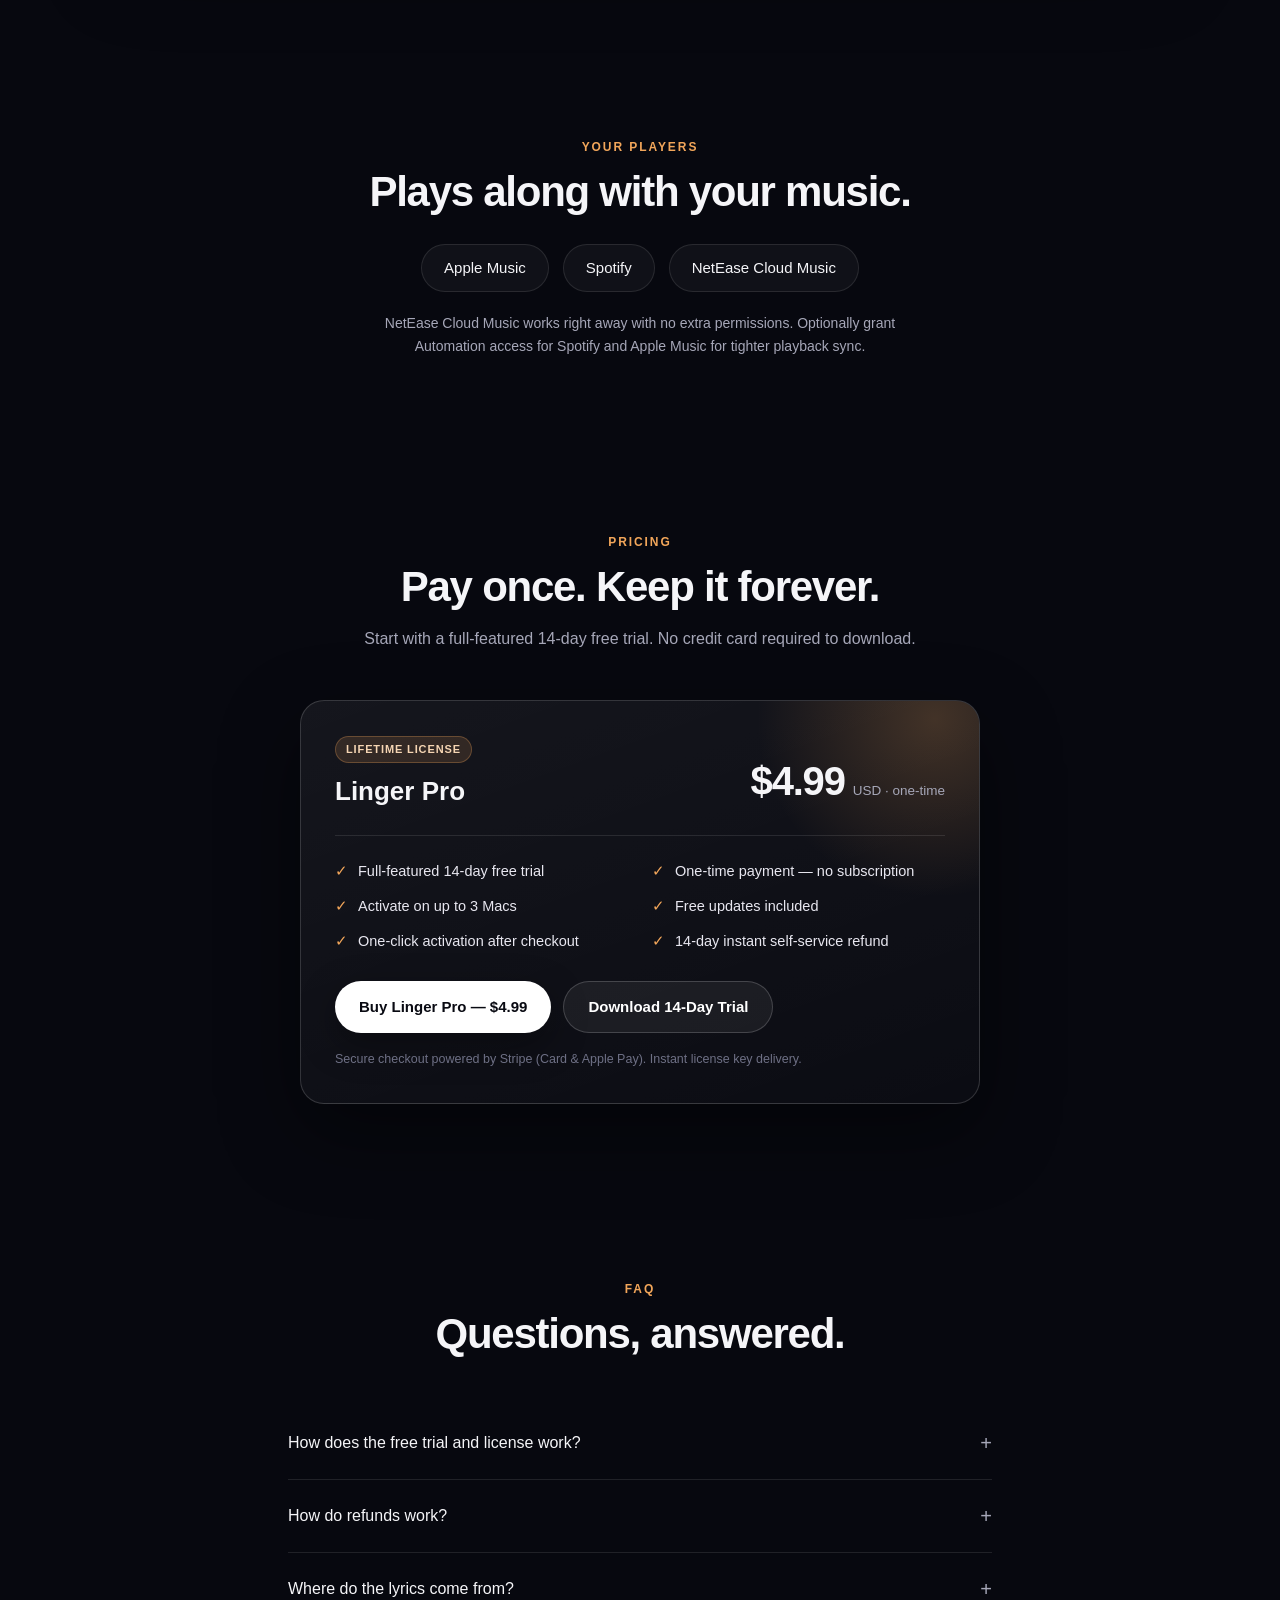
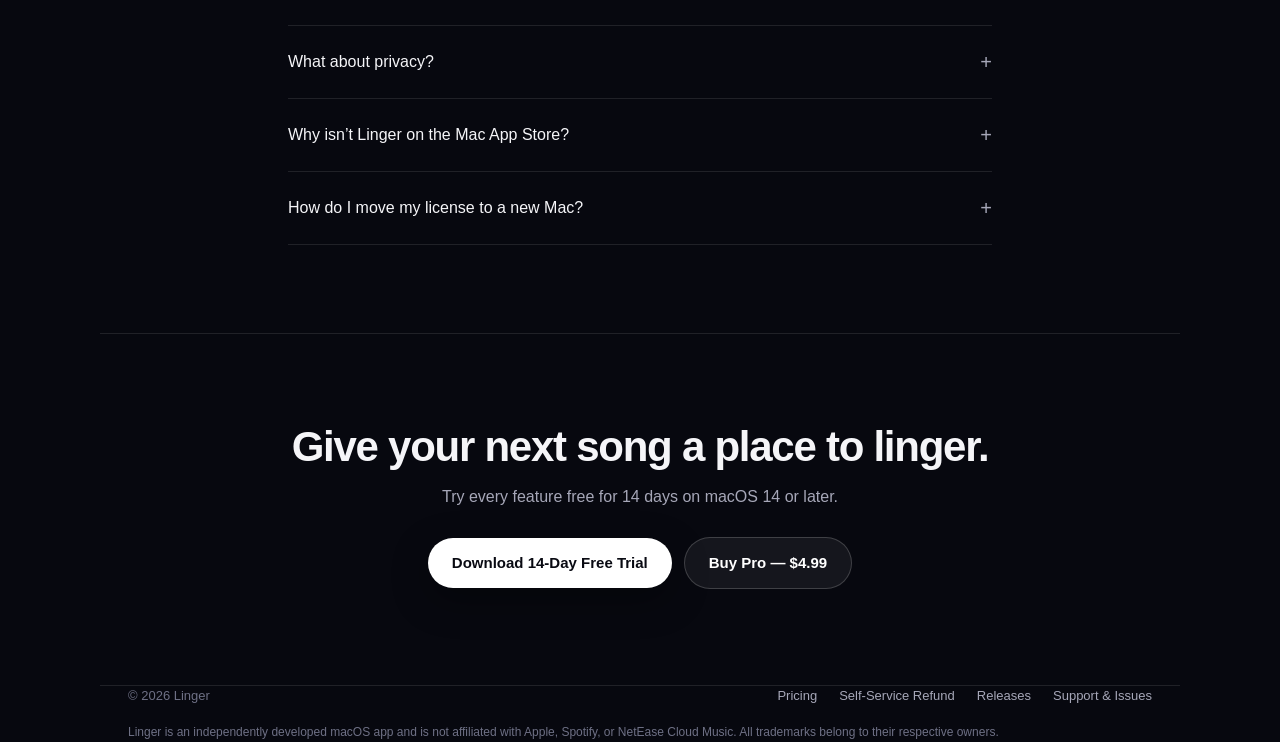
==== commit cb7dd44c: "Update site for v1.0.0" ====
--- a/index.html
+++ b/index.html
@@ -3,88 +3,199 @@
 <head>
   <meta charset="utf-8">
   <meta name="viewport" content="width=device-width, initial-scale=1">
-  <meta name="theme-color" content="#090d12">
+  <meta name="theme-color" content="#07080f">
   <title>Linger — Let the lyrics stay a little longer.</title>
-  <meta name="description" content="A desktop lyrics companion for macOS 14+. 14-day free trial, then $4.99 one-time purchase. Album-inspired color and word-by-word lyrics.">
+  <meta name="description" content="A native macOS desktop lyrics companion with album-inspired aurora, word-by-word sync, and XDR HDR glow. 14-day free trial, then $4.99 one-time purchase.">
   <link rel="canonical" href="https://linger-lyrics.pages.dev/">
   <meta name="robots" content="index, follow, max-image-preview:large">
   <meta name="google-site-verification" content="uIBSV9NCCIyWCaOBSBI79vrSNpDfPE1lm4wyJElAHRg">
   <meta property="og:type" content="website">
   <meta property="og:site_name" content="Linger">
-  <meta name="twitter:card" content="summary">
+  <meta name="twitter:card" content="summary_large_image">
   <meta property="og:title" content="Linger — Let the lyrics stay a little longer.">
-  <meta property="og:description" content="A desktop lyrics companion for macOS 14+. 14-day free trial, $4.99 one-time purchase.">
+  <meta property="og:description" content="A native macOS desktop lyrics companion with album-inspired aurora and word-by-word sync. 14-day free trial, $4.99 one-time.">
   <meta property="og:url" content="https://linger-lyrics.pages.dev/">
-  <meta property="og:image" content="https://linger-lyrics.pages.dev/assets/app-icon.png">
-  <meta property="og:image:width" content="512">
-  <meta property="og:image:height" content="512">
+  <meta property="og:image" content="https://linger-lyrics.pages.dev/assets/showcase/hero-warm-en.jpg">
   <link rel="icon" type="image/png" href="./assets/favicon.png">
   <link rel="apple-touch-icon" href="./assets/app-icon.png">
   <link rel="alternate" type="text/markdown" href="./llms.txt" title="Linger summary for AI agents">
   <link rel="stylesheet" href="./style.css">
   <script src="./main.js" defer></script>
   <script src="./demo/demo.js" defer></script>
-  <script type="application/ld+json">{"@context":"https://schema.org","@graph":[{"@type":"SoftwareApplication","name":"Linger","alternateName":"余音","url":"https://linger-lyrics.pages.dev/","description":"A desktop lyrics companion for macOS. 14-day free trial, then $4.99 one-time purchase. Album-inspired color and word-by-word lyrics. Requires macOS 14+.","image":"https://linger-lyrics.pages.dev/assets/app-icon.png","applicationCategory":"MultimediaApplication","operatingSystem":"macOS 14 or later","downloadUrl":"https://github.com/LeiZiKang/linger/releases/latest/download/Linger.dmg","isAccessibleForFree":false,"offers":{"@type":"Offer","price":"4.99","priceCurrency":"USD"},"featureList":["HDR highlights on XDR displays","A separate timing offset remembered for every song","Like the song that’s playing with one click on the heart in the menu bar","Manually replace lyrics, searching both LRCLIB and NetEase","Locally cached lyrics for songs you have heard, even offline","An optional Dock icon that opens Settings","Launch at login","Automatic updates"]},{"@type":"FAQPage","url":"https://linger-lyrics.pages.dev/","mainEntity":[{"@type":"Question","name":"How does pricing work?","acceptedAnswer":{"@type":"Answer","text":"Linger includes a full-featured 14-day free trial. After the trial, a one-time $4.99 USD license unlocks Linger permanently on up to 3 Macs — no subscription."}},{"@type":"Question","name":"What is your refund policy?","acceptedAnswer":{"@type":"Answer","text":"If Linger isn’t right for you, use our instant self-service refund page (linked in the footer) within 14 days with your license key and purchase email for an automatic full refund."}},{"@type":"Question","name":"Where do the lyrics come from?","acceptedAnswer":{"@type":"Answer","text":"Lyrics come from third-party sources, LRCLIB and NetEase Cloud Music. Linger does not provide lyrics itself. Some lyrics may be missing or inaccurate."}},{"@type":"Question","name":"What about privacy?","acceptedAnswer":{"@type":"Answer","text":"No account. “Share anonymous usage stats” is on by default: update checks send a random ID plus the app and macOS version so we can count active users. IP addresses aren’t stored, and you can turn it off in Settings › General. When looking up lyrics, the current song title, artist, album, and duration are sent to the lyrics sources."}},{"@type":"Question","name":"Why not the Mac App Store?","acceptedAnswer":{"@type":"Answer","text":"Reading NetEase Cloud Music’s playback state requires capabilities that the App Store does not allow."}},{"@type":"Question","name":"How do I uninstall it?","acceptedAnswer":{"@type":"Answer","text":"Quit Linger, then drag the app to the Trash."}}]}]}</script>
+  <script type="application/ld+json">{"@context":"https://schema.org","@graph":[{"@type":"SoftwareApplication","name":"Linger","alternateName":"余音","url":"https://linger-lyrics.pages.dev/","description":"A native macOS desktop lyrics companion with album-inspired aurora, word-by-word sync, and XDR HDR glow. 14-day free trial, then $4.99 one-time purchase.","image":"https://linger-lyrics.pages.dev/assets/showcase/hero-warm-en.jpg","applicationCategory":"MultimediaApplication","operatingSystem":"macOS 14 or later","downloadUrl":"https://github.com/LeiZiKang/linger/releases/latest/download/Linger.dmg","isAccessibleForFree":false,"offers":{"@type":"Offer","price":"4.99","priceCurrency":"USD"},"featureList":["Album-Inspired Aurora: A custom Metal shader extracts a smooth, living color palette from every track’s cover art.","Word-by-Word & XDR HDR: Syllable-level lyrics illuminate in step with the voice, with true HDR brilliance on XDR Mac displays.","Dissolves on Pause: When music pauses, the lyrics card melts gently away from the edges—and gathers back when you hit play.","Desktop or Always on Top: Drag anywhere, resize freely, pin to your desktop layer, lock for click-through, and fade cleanly on hover.","Like, Search & Timing Offset: Favorite songs from the menu bar (synced to Apple Music), switch lyrics sources, and save per-song offsets.","Native & Featherlight: Under 3% CPU while playing and 0% when idle. Offline local cache remembers lyrics for songs you have played."]},{"@type":"FAQPage","url":"https://linger-lyrics.pages.dev/","mainEntity":[{"@type":"Question","name":"How does the free trial and license work?","acceptedAnswer":{"@type":"Answer","text":"Download Linger and use every feature free for 14 days. Afterward, a one-time $4.99 USD license unlocks Linger permanently on up to 3 Macs with free updates and no recurring fees."}},{"@type":"Question","name":"How do refunds work?","acceptedAnswer":{"@type":"Answer","text":"Within 14 days of purchase, open our Self-Service Refund page (linked in the footer and inside Settings › About), enter your license key and purchase email, and Stripe issues an automatic full refund immediately."}},{"@type":"Question","name":"Where do the lyrics come from?","acceptedAnswer":{"@type":"Answer","text":"Lyrics are fetched directly by your Mac from third-party sources (LRCLIB and NetEase Cloud Music) and cached locally. Linger does not host or sell lyrics itself."}},{"@type":"Question","name":"What about privacy?","acceptedAnswer":{"@type":"Answer","text":"No account is required. “Share anonymous usage stats” is on by default—update checks send a random install ID plus app and macOS version with no IP stored, and you can disable it anytime in Settings › General."}},{"@type":"Question","name":"Why isn’t Linger on the Mac App Store?","acceptedAnswer":{"@type":"Answer","text":"Reading playback state from players like NetEase Cloud Music requires macOS capabilities that Mac App Store sandboxing does not permit. Linger is notarized directly by Apple."}},{"@type":"Question","name":"How do I move my license to a new Mac?","acceptedAnswer":{"@type":"Answer","text":"Open Linger › Settings › License on your old Mac and click “Deactivate This Mac” to free up that activation slot, then enter your license key on your new Mac."}}]}]}</script>
 </head>
 <body>
   <a class="skip" href="#features" data-i18n="skip">Skip to features</a>
+
   <header class="site-header">
-    <a class="brand" href="#home"><img src="./assets/app-icon.png" alt="" width="32" height="32"><span data-i18n="brand">Linger</span></a>
-    <nav aria-label="Language"><button id="language" type="button" role="switch" aria-checked="false" aria-label="中文"><span aria-hidden="true">EN</span><span aria-hidden="true">中</span></button></nav>
+    <div class="header-inner">
+      <a class="brand" href="#home">
+        <img src="./assets/app-icon.png" alt="" width="30" height="30">
+        <span data-i18n="brand">Linger</span>
+      </a>
+      <nav class="main-nav" aria-label="Primary">
+        <a href="#features" data-i18n="navFeatures">Features</a>
+        <a href="#playground" data-i18n="navPlayground">Playground</a>
+        <a href="#pricing" data-i18n="navPricing">Pricing</a>
+        <a href="#faq" data-i18n="navFaq">FAQ</a>
+      </nav>
+      <div class="header-actions">
+        <button id="language" type="button" role="switch" aria-checked="false" aria-label="Switch language">
+          <span aria-hidden="true">EN</span>
+          <span aria-hidden="true">中文</span>
+        </button>
+        <a class="nav-cta" href="https://linger-stats.lzkhaoshua.workers.dev/download" data-i18n="navDownload">Download</a>
+      </div>
+    </div>
   </header>
+
   <main>
     <section id="home" class="hero" aria-labelledby="hero-title">
-
-      <div class="hero-copy"><p class="eyebrow" data-i18n="eyebrow">A little light for your desktop · macOS</p><h1 id="hero-title"><span data-i18n="name">Linger</span><small data-i18n="tagline">Let the lyrics stay a little longer.</small></h1></div>
+      <div class="hero-glow" aria-hidden="true"></div>
+      <div class="hero-copy">
+        <p class="version-pill" data-i18n="eyebrow">Linger 1.0 · Native for macOS 14+</p>
+        <h1 id="hero-title" data-i18n="headline">Let the lyrics stay a little longer.</h1>
+        <p class="hero-sub" data-i18n="subheadline">A featherlight macOS desktop lyrics companion with album-inspired aurora, word-by-word sync, and XDR HDR glow.</p>
+        <div class="hero-cta-row">
+          <a class="btn-primary download" href="https://linger-stats.lzkhaoshua.workers.dev/download">
+            <span class="download-desktop" data-i18n="download">Download 14-Day Free Trial</span>
+            <span class="download-mobile" data-i18n="mobile">Download on Mac</span>
+          </a>
+          <a class="btn-secondary" href="https://linger-stats.lzkhaoshua.workers.dev/buy" data-i18n="heroBuy">Buy Pro — $4.99</a>
+        </div>
+        <p class="requirements" data-i18n="requirements">macOS 14 or later · Apple silicon &amp; Intel · One-time purchase, no subscription</p>
+      </div>
+
+      <div class="showcase-wrap">
+        <div class="showcase-frame">
+          <img id="showcase-img" src="./assets/showcase/hero-warm-en.jpg" width="1920" height="1160" alt="Linger floating lyrics card on macOS desktop">
+        </div>
+        <div class="showcase-tabs" role="tablist" aria-label="App screenshots">
+          <button class="showcase-tab active" role="tab" aria-selected="true" data-scene="warm" data-i18n="sceneWarm">Album Aurora</button>
+          <button class="showcase-tab" role="tab" aria-selected="false" data-scene="cool" data-i18n="sceneCool">Deep Sea Mood</button>
+          <button class="showcase-tab" role="tab" aria-selected="false" data-scene="menubar" data-i18n="sceneMenubar">Menu Bar Panel</button>
+          <button class="showcase-tab" role="tab" aria-selected="false" data-scene="settings" data-i18n="sceneSettings">1.0 Settings</button>
+        </div>
+        <p id="showcase-caption" class="showcase-caption">Colors extracted from the current album cover flow gently behind crisp, word-by-word lyrics.</p>
+      </div>
+    </section>
+
+    <section id="features" class="section content-width" aria-labelledby="features-title">
+      <div class="section-head">
+        <p class="section-index" data-i18n="featuresLabel">Crafted for macOS</p>
+        <h2 id="features-title" data-i18n="featuresTitle">Every detail tuned to stay out of your way.</h2>
+        <p class="section-sub" data-i18n="featuresSub">Built natively in Swift and Metal so lyrics feel like part of macOS itself.</p>
+      </div>
+      <div id="bento-grid" class="bento-grid"><article class="bento-card"><h3>Album-Inspired Aurora</h3><p>A custom Metal shader extracts a smooth, living color palette from every track’s cover art.</p></article><article class="bento-card"><h3>Word-by-Word &amp; XDR HDR</h3><p>Syllable-level lyrics illuminate in step with the voice, with true HDR brilliance on XDR Mac displays.</p></article><article class="bento-card"><h3>Dissolves on Pause</h3><p>When music pauses, the lyrics card melts gently away from the edges—and gathers back when you hit play.</p></article><article class="bento-card"><h3>Desktop or Always on Top</h3><p>Drag anywhere, resize freely, pin to your desktop layer, lock for click-through, and fade cleanly on hover.</p></article><article class="bento-card"><h3>Like, Search &amp; Timing Offset</h3><p>Favorite songs from the menu bar (synced to Apple Music), switch lyrics sources, and save per-song offsets.</p></article><article class="bento-card"><h3>Native &amp; Featherlight</h3><p>Under 3% CPU while playing and 0% when idle. Offline local cache remembers lyrics for songs you have played.</p></article></div>
+    </section>
+
+    <section id="playground" class="section content-width" aria-labelledby="playground-title">
+      <div class="section-head">
+        <p class="section-index" data-i18n="playgroundLabel">Interactive Playground</p>
+        <h2 id="playground-title" data-i18n="playgroundTitle">Try the physics right in your browser.</h2>
+        <p class="section-sub" data-i18n="playgroundSub">Play an original synthesized track, drag the lyrics card, lock click-through, or pause to watch it dissolve.</p>
+      </div>
       <div id="interactive-demo" tabindex="0" role="group" data-i18n-aria="demoLabel">
-        <div class="mac-menu"><span>● &nbsp; Linger</span><span>♪ &nbsp; <time id="mac-time">21:08</time></span></div>
+        <div class="mac-menu"><span data-i18n="menuBarBrand">●   Linger</span><span>♪ &nbsp; <time id="mac-time">21:08</time></span></div>
         <canvas id="aurora" aria-hidden="true"></canvas>
         <div id="demo-player" tabindex="0" role="group" data-i18n-aria="playerLabel">
-          <div class="player-heading"><span class="demo-cover" aria-hidden="true"></span><div><strong id="demo-title">A Little Light</strong><small data-i18n="originalDemo">Demo track</small></div></div>
-          <div class="transport"><button id="demo-prev" data-i18n-aria="previous">‹</button><button id="demo-play" data-i18n-aria="play"><svg viewBox="0 0 16 16" aria-hidden="true"><path d="M5 2.8v10.4L13.4 8z"/></svg></button><button id="demo-next" data-i18n-aria="next">›</button><output id="demo-time">0:00 / 1:00</output></div>
+          <div class="player-heading"><span class="demo-cover" aria-hidden="true"></span><div><strong id="demo-title">A Little Light</strong><small data-i18n="originalDemo">Original synthesized preview</small></div></div>
+          <div class="transport">
+            <button id="demo-prev" data-i18n-aria="previous">‹</button>
+            <button id="demo-play" data-i18n-aria="play"><svg viewBox="0 0 16 16" aria-hidden="true"><path d="M5 2.8v10.4L13.4 8z"/></svg></button>
+            <button id="demo-next" data-i18n-aria="next">›</button>
+            <output id="demo-time">0:00 / 1:00</output>
+          </div>
           <input id="demo-progress" type="range" min="0" max="60" value="0" step="0.01" data-i18n-aria="seek">
         </div>
         <div id="demo-card" class="lyric-card" tabindex="0" role="group" data-i18n-aria="moveLabel">
-          <div class="demo-toolbar"><button id="demo-lock" aria-pressed="false"></button><button id="demo-layer" aria-pressed="true"></button></div>
-          <div class="demo-card-content"><div class="demo-card-title"></div><p class="demo-previous"></p><div class="demo-current"></div><p class="demo-translation"></p><p class="demo-following"></p></div>
+          <div class="demo-toolbar">
+            <button id="demo-lock" aria-pressed="false"></button>
+            <button id="demo-layer" aria-pressed="true"></button>
+          </div>
+          <div class="demo-card-content">
+            <div class="demo-card-title"></div>
+            <p class="demo-previous"></p>
+            <div class="demo-current"></div>
+            <p class="demo-translation"></p>
+            <p class="demo-following"></p>
+          </div>
           <button id="demo-resize" data-i18n-aria="resize">⌟</button>
         </div>
-        <div id="demo-gate"><button id="demo-start" disabled data-i18n="startDemo">▶ 播放，感受一下 / Play to feel it</button><p id="demo-message" role="status" data-i18n="demoLoading">Gathering a little light…</p></div>
-      </div>
-      <p class="simulation-note" data-i18n="simulationNote">A web demo. Finer in the app. / 这是网页演示，App 里的效果更细腻。</p>
-      <div class="download-wrap"><a class="download" href="https://linger-stats.lzkhaoshua.workers.dev/download"><span class="download-desktop" data-i18n="download">Download 14-day free trial · macOS 14+</span><span class="download-mobile" data-i18n="mobile">Please download on a Mac</span><span aria-hidden="true">↗</span></a><p class="requirements" data-i18n="requirements">Requires macOS 14 or later. Apple silicon and Intel · 14-day free trial, then $4.99 one-time.</p></div>
-      <a class="discover" href="#features"><span data-i18n="discover">Stay a moment. Scroll a little.</span><span aria-hidden="true">↓</span></a>
-    </section>
-    <section id="features" class="features" aria-label="Features">
-      <article class="feature"><div class="feature-copy"><p class="section-index">01 / <span data-i18n="colorLabel">Color</span></p><h2 data-i18n="colorTitle">Every cover casts a light.</h2><p data-i18n="colorBody">Colors from the artwork flow gently behind the words. A different glow for every song.</p></div><div id="color-demo" class="demo color-demo"><div class="color-orb"></div><div class="mini-lyric" data-i18n="line1">We carry a little light</div><div class="swatches" role="group" data-i18n-aria="paletteLabel"><button class="swatch amber" data-palette="0" aria-pressed="true" data-i18n-aria="amber"></button><button class="swatch blue" data-palette="1" aria-pressed="false" data-i18n-aria="blue"></button><button class="swatch rose" data-palette="2" aria-pressed="false" data-i18n-aria="rose"></button></div><p class="demo-caption" data-i18n="paletteHint">Pick a palette. Change the mood.</p></div></article>
-      <article class="feature reverse"><div class="feature-copy"><p class="section-index">02 / <span data-i18n="wordLabel">Rhythm</span></p><h2 data-i18n="wordTitle">Follow every word.</h2><p data-i18n="wordBody">Lyrics with word-level timing light up in step with the voice. With translations, meaning follows along.</p></div><div class="demo word-demo" id="word-demo"><p class="tiny" data-i18n="demoTrack">A Little Light · Linger</p><div id="word-line" class="word-line" aria-hidden="true"></div><p class="translation" data-i18n="translation1">我们携着一点微光</p><div class="timeline" aria-hidden="true"><i></i><i></i><i></i><i></i><i></i><i></i></div><button id="replay" class="text-button" type="button" data-i18n="replay">↻ Play it again</button></div></article>
-      <article class="feature"><div class="feature-copy"><p class="section-index">03 / <span data-i18n="pauseLabel">Stillness</span></p><h2 data-i18n="pauseTitle">Pause. Let it drift away.</h2><p data-i18n="pauseBody">When the music stops, the lyrics dissolve gently from the edges. Press play, and the light gathers again.</p></div><div class="demo dissolve-demo" id="dissolve-demo"><div class="dissolve-stage"><canvas id="dissolve" data-i18n-aria="dissolveLabel" role="img"></canvas></div><button id="play-toggle" class="pill" aria-pressed="false" type="button"></button><p class="demo-caption" id="pause-status" aria-live="polite"></p></div></article>
-      <article class="feature reverse"><div class="feature-copy"><p class="section-index">04 / <span data-i18n="placeLabel">Space</span></p><h2 data-i18n="placeTitle">Make a little room.</h2><p data-i18n="placeBody">Drag it, resize it, keep it on top or at desktop level. Lock it for click-through, and let the lyrics keep you company.</p></div><div class="demo placement-demo" id="placement-demo"><div class="desktop-line" aria-hidden="true"></div><div class="desktop-dot" aria-hidden="true"></div><div id="movable-card" class="lyric-card movable-card" tabindex="0" role="group" data-i18n-aria="moveLabel"><span class="tiny" data-i18n="demoTrack">A Little Light · Linger</span><p data-i18n="line1">We carry a little light</p><span class="translation" data-i18n="translation1">我们携着一点微光</span><span class="resize-grip" aria-hidden="true">⌟</span></div><div class="placement-controls"><button id="layer-toggle" class="pill" aria-pressed="false" data-i18n="desktop">Desktop level</button><button id="lock-toggle" class="pill" aria-pressed="false" data-i18n="unlocked">Unlocked</button><label class="size-control"><span data-i18n="size">Size</span><input id="card-size" type="range" min="75" max="115" value="100"></label></div><p class="demo-caption" data-i18n="dragHint">Drag to move · resize from the corner · arrow keys work too</p></div></article>
-    </section>
-    <section class="details content-width" aria-labelledby="details-title"><p class="section-index" data-i18n="detailsLabel">The little things, considered</p><h2 id="details-title" data-i18n="detailsTitle">Small companion. Thoughtful details.</h2><ul id="detail-list"><li>HDR highlights on XDR displays</li><li>A separate timing offset remembered for every song</li><li>Like the song that’s playing with one click on the heart in the menu bar</li><li>Manually replace lyrics, searching both LRCLIB and NetEase</li><li>Locally cached lyrics for songs you have heard, even offline</li><li>An optional Dock icon that opens Settings</li><li>Launch at login</li><li>Automatic updates</li></ul></section>
-    <section class="players content-width" aria-labelledby="players-title"><p class="section-index" data-i18n="playersLabel">Your players. Your routine.</p><h2 id="players-title" data-i18n="playersTitle">Your music, with words beside it.</h2><ul id="player-list"><li>NetEase Cloud Music</li><li>Spotify</li><li>Apple Music</li></ul><p data-i18n="playersBody">NetEase Cloud Music needs no additional permissions. You can optionally authorize Spotify and Apple Music for more precise playback progress.</p></section>
-    <section id="pricing" class="pricing content-width" aria-labelledby="pricing-title">
-      <p class="section-index" data-i18n="pricingLabel">Pricing</p>
-      <h2 id="pricing-title" data-i18n="pricingTitle">One-time purchase. No subscription.</h2>
+        <div id="demo-gate">
+          <button id="demo-start" disabled data-i18n="startDemo">▶ Play interactive preview</button>
+          <p id="demo-message" role="status" data-i18n="demoLoading">Preparing audio preview…</p>
+        </div>
+      </div>
+      <p class="simulation-note" data-i18n="simulationNote">WebGL preview rendered in your browser. The native macOS app adds Metal shaders and XDR HDR highlights.</p>
+    </section>
+
+    <section class="section players content-width" aria-labelledby="players-title">
+      <p class="section-index" data-i18n="playersLabel">Your Players</p>
+      <h2 id="players-title" data-i18n="playersTitle">Plays along with your music.</h2>
+      <ul id="player-list"><li>Apple Music</li><li>Spotify</li><li>NetEase Cloud Music</li></ul>
+      <p class="players-body" data-i18n="playersBody">NetEase Cloud Music works right away with no extra permissions. Optionally grant Automation access for Spotify and Apple Music for tighter playback sync.</p>
+    </section>
+
+    <section id="pricing" class="section content-width" aria-labelledby="pricing-title">
+      <div class="section-head">
+        <p class="section-index" data-i18n="pricingLabel">Pricing</p>
+        <h2 id="pricing-title" data-i18n="pricingTitle">Pay once. Keep it forever.</h2>
+        <p class="section-sub" data-i18n="pricingSub">Start with a full-featured 14-day free trial. No credit card required to download.</p>
+      </div>
       <div class="pricing-card">
+        <div class="pricing-glow" aria-hidden="true"></div>
         <div class="pricing-head">
           <div>
+            <span class="pricing-badge" data-i18n="pricingBadge">Lifetime License</span>
             <h3 data-i18n="pricingName">Linger Pro</h3>
-            <p class="pricing-sub" data-i18n="pricingSub">Try every feature free for 14 days. Pay once to keep it.</p>
-          </div>
-          <div class="pricing-amount"><strong data-i18n="pricingPrice">$4.99</strong><span data-i18n="pricingOnce">USD · one-time</span></div>
-        </div>
-        <ul id="pricing-list"><li>Full-featured 14-day free trial</li><li>Pay once, keep forever — no subscription</li><li>Activate on up to 3 Macs</li><li>Free updates included</li><li>14-day hassle-free refund policy</li></ul>
+          </div>
+          <div class="pricing-amount">
+            <strong data-i18n="pricingPrice">$4.99</strong>
+            <span data-i18n="pricingOnce">USD · one-time</span>
+          </div>
+        </div>
+        <ul id="pricing-list"><li>Full-featured 14-day free trial</li><li>One-time payment — no subscription</li><li>Activate on up to 3 Macs</li><li>Free updates included</li><li>One-click activation after checkout</li><li>14-day instant self-service refund</li></ul>
         <div class="pricing-actions">
-          <a class="buy-button" href="https://linger-stats.lzkhaoshua.workers.dev/buy" data-i18n="buyPro">Buy Linger Pro — $4.99</a>
-          <a class="trial-button" href="https://linger-stats.lzkhaoshua.workers.dev/download" data-i18n="tryFree">Download 14-day trial</a>
+          <a class="btn-primary" href="https://linger-stats.lzkhaoshua.workers.dev/buy" data-i18n="buyPro">Buy Linger Pro — $4.99</a>
+          <a class="btn-secondary download" href="https://linger-stats.lzkhaoshua.workers.dev/download" data-i18n="tryFree">Download 14-Day Trial</a>
         </div>
         <p class="pricing-note" data-i18n="pricingNote">Secure checkout powered by Stripe (Card &amp; Apple Pay). Instant license key delivery.</p>
       </div>
     </section>
-    <section class="faq content-width" aria-labelledby="faq-title"><p class="section-index" data-i18n="faqLabel">About Linger</p><h2 id="faq-title" data-i18n="faqTitle">A few things to know.</h2><div id="faq-list"><details><summary>How does pricing work?</summary><p>Linger includes a full-featured 14-day free trial. After the trial, a one-time $4.99 USD license unlocks Linger permanently on up to 3 Macs — no subscription.</p></details><details><summary>What is your refund policy?</summary><p>If Linger isn’t right for you, use our instant self-service refund page (linked in the footer) within 14 days with your license key and purchase email for an automatic full refund.</p></details><details><summary>Where do the lyrics come from?</summary><p>Lyrics come from third-party sources, LRCLIB and NetEase Cloud Music. Linger does not provide lyrics itself. Some lyrics may be missing or inaccurate.</p></details><details><summary>What about privacy?</summary><p>No account. “Share anonymous usage stats” is on by default: update checks send a random ID plus the app and macOS version so we can count active users. IP addresses aren’t stored, and you can turn it off in Settings › General. When looking up lyrics, the current song title, artist, album, and duration are sent to the lyrics sources.</p></details><details><summary>Why not the Mac App Store?</summary><p>Reading NetEase Cloud Music’s playback state requires capabilities that the App Store does not allow.</p></details><details><summary>How do I uninstall it?</summary><p>Quit Linger, then drag the app to the Trash.</p></details></div></section>
-    <section class="closing content-width"><span class="closing-star" aria-hidden="true">✳</span><h2 data-i18n="closing">A place for your next song to stay.</h2><a class="text-link" href="https://linger-stats.lzkhaoshua.workers.dev/download"><span class="download-desktop" data-i18n="download">Download 14-day free trial · macOS 14+</span><span class="download-mobile" data-i18n="mobile">Please download on a Mac</span> <span aria-hidden="true">↗</span></a></section>
+
+    <section id="faq" class="section faq content-width" aria-labelledby="faq-title">
+      <div class="section-head">
+        <p class="section-index" data-i18n="faqLabel">FAQ</p>
+        <h2 id="faq-title" data-i18n="faqTitle">Questions, answered.</h2>
+      </div>
+      <div id="faq-list"><details><summary>How does the free trial and license work?</summary><p>Download Linger and use every feature free for 14 days. Afterward, a one-time $4.99 USD license unlocks Linger permanently on up to 3 Macs with free updates and no recurring fees.</p></details><details><summary>How do refunds work?</summary><p>Within 14 days of purchase, open our Self-Service Refund page (linked in the footer and inside Settings › About), enter your license key and purchase email, and Stripe issues an automatic full refund immediately.</p></details><details><summary>Where do the lyrics come from?</summary><p>Lyrics are fetched directly by your Mac from third-party sources (LRCLIB and NetEase Cloud Music) and cached locally. Linger does not host or sell lyrics itself.</p></details><details><summary>What about privacy?</summary><p>No account is required. “Share anonymous usage stats” is on by default—update checks send a random install ID plus app and macOS version with no IP stored, and you can disable it anytime in Settings › General.</p></details><details><summary>Why isn’t Linger on the Mac App Store?</summary><p>Reading playback state from players like NetEase Cloud Music requires macOS capabilities that Mac App Store sandboxing does not permit. Linger is notarized directly by Apple.</p></details><details><summary>How do I move my license to a new Mac?</summary><p>Open Linger › Settings › License on your old Mac and click “Deactivate This Mac” to free up that activation slot, then enter your license key on your new Mac.</p></details></div>
+    </section>
+
+    <section class="closing content-width">
+      <h2 data-i18n="closing">Give your next song a place to linger.</h2>
+      <p class="closing-sub" data-i18n="closingSub">Try every feature free for 14 days on macOS 14 or later.</p>
+      <div class="hero-cta-row">
+        <a class="btn-primary download" href="https://linger-stats.lzkhaoshua.workers.dev/download">
+          <span class="download-desktop" data-i18n="download">Download 14-Day Free Trial</span>
+          <span class="download-mobile" data-i18n="mobile">Download on Mac</span>
+        </a>
+        <a class="btn-secondary" href="https://linger-stats.lzkhaoshua.workers.dev/buy" data-i18n="heroBuy">Buy Pro — $4.99</a>
+      </div>
+    </section>
   </main>
-  <footer class="content-width"><div class="footer-row"><span data-i18n="copyright">© 2026 Linger</span><div><a href="#pricing" data-i18n="pricingNav">Pricing</a><a href="https://linger-stats.lzkhaoshua.workers.dev/refund" data-i18n="refundLink">Self-Service Refund</a><a href="mailto:lzkhaoshua@gmail.com" data-i18n="contact">Support</a><a href="https://github.com/LeiZiKang/linger/releases" data-i18n="releases">Releases</a><a href="https://github.com/LeiZiKang/linger/issues" data-i18n="feedback">Report an issue</a></div></div><p data-i18n="legal">Linger is an independently developed tool and is not affiliated with Apple, Spotify, or NetEase Cloud Music. All trademarks belong to their respective owners.</p></footer>
+
+  <footer class="content-width">
+    <div class="footer-row">
+      <span data-i18n="copyright">© 2026 Linger</span>
+      <div class="footer-links">
+        <a href="#pricing" data-i18n="navPricing">Pricing</a>
+        <a href="https://linger-stats.lzkhaoshua.workers.dev/refund" data-i18n="refundLink">Self-Service Refund</a>
+        <a href="https://github.com/LeiZiKang/linger/releases" data-i18n="releases">Releases</a>
+        <a href="https://github.com/LeiZiKang/linger/issues" data-i18n="feedback">Support &amp; Issues</a>
+      </div>
+    </div>
+    <p class="legal" data-i18n="legal">Linger is an independently developed macOS app and is not affiliated with Apple, Spotify, or NetEase Cloud Music. All trademarks belong to their respective owners.</p>
+  </footer>
 </body>
 </html>
--- a/style.css
+++ b/style.css
@@ -1,252 +1,317 @@
-:root{color-scheme:dark;--bg:#0a0a16;--panel:#14132a;--text:#f4f2f8;--muted:#b6b3c8;--faint:#85829c;--line:#ffffff16;--accent:#ffe3dc;--palette-a:#3b2a94;--palette-b:#c4307c;--palette-c:#ec6a5e;font-family:-apple-system,BlinkMacSystemFont,"Segoe UI",sans-serif;font-synthesis:none}
+:root{
+  color-scheme:dark;
+  --bg:#07080f;
+  --surface:rgba(255,255,255,.04);
+  --surface-hover:rgba(255,255,255,.07);
+  --border:rgba(255,255,255,.10);
+  --border-strong:rgba(255,255,255,.18);
+  --text:#f5f5f8;
+  --muted:#a6a7b8;
+  --faint:#6e7085;
+  --accent:#f2a65a;
+  --glow-a:#c4307c;
+  --glow-b:#3b2a94;
+  --palette-a:#3b2a94;
+  --palette-b:#c4307c;
+  --palette-c:#ec6a5e;
+  font-family:-apple-system,BlinkMacSystemFont,"SF Pro Display","SF Pro Text","PingFang SC","Helvetica Neue",sans-serif;
+  font-synthesis:none;
+}
 *{box-sizing:border-box}
-html{scroll-behavior:smooth;scroll-padding-top:70px}
-body{margin:0;background:var(--bg);color:var(--text);font-size:16px;line-height:1.65}
+html{scroll-behavior:smooth;scroll-padding-top:80px}
+body{margin:0;background:var(--bg);color:var(--text);font-size:16px;line-height:1.6;-webkit-font-smoothing:antialiased}
 button,input,a{-webkit-tap-highlight-color:transparent}
 button,input{font:inherit}
 button,a{touch-action:manipulation}
-button{color:inherit;cursor:pointer}
+button{border:0;color:inherit;background:none;cursor:pointer}
 a{color:inherit;text-decoration:none}
-button:focus-visible,a:focus-visible,input:focus-visible,div[tabindex]:focus-visible,summary:focus-visible{outline:2px solid var(--accent);outline-offset:6px}
-button{border:0}
-button:hover,a:hover{color:#fff}
-.skip{position:fixed;top:-100px;left:16px;z-index:20;background:var(--bg);padding:10px}
-.skip:focus{top:12px}
-.site-header{position:absolute;z-index:5;top:0;left:0;width:100%;display:flex;align-items:center;justify-content:space-between;padding:26px 5%}
-.brand{display:flex;gap:10px;align-items:center;font-size:18px;letter-spacing:-.5px;font-weight:600}
-.brand img{border-radius:9px}
-#language{position:relative;display:grid;grid-template-columns:1fr 1fr;align-items:center;width:84px;height:34px;padding:3px;border:1px solid #ffffff24;background:#0a0a1650;border-radius:25px;color:#ece9f4;font-size:12px;cursor:pointer}
-#language::before{content:"";position:absolute;top:3px;left:3px;width:calc(50% - 3px);height:calc(100% - 6px);border-radius:20px;background:#f4f2f8;transition:transform .25s ease}
+button:focus-visible,a:focus-visible,input:focus-visible,summary:focus-visible{outline:2px solid var(--accent);outline-offset:4px}
+.skip{position:fixed;top:-100px;left:16px;z-index:50;background:#fff;color:#000;padding:8px 14px;border-radius:8px;font-weight:600}
+.skip:focus{top:14px}
+
+/* Sticky frosted navigation */
+.site-header{
+  position:sticky;top:0;z-index:30;
+  backdrop-filter:blur(22px) saturate(140%);
+  -webkit-backdrop-filter:blur(22px) saturate(140%);
+  background:rgba(7,8,15,.72);
+  border-bottom:1px solid rgba(255,255,255,.07);
+}
+.header-inner{
+  max-width:1120px;margin:0 auto;padding:12px 28px;
+  display:flex;align-items:center;justify-content:space-between;gap:20px;
+}
+.brand{display:flex;align-items:center;gap:10px;font-size:16px;font-weight:600;letter-spacing:-.02em}
+.brand img{border-radius:8px;box-shadow:0 4px 12px rgba(0,0,0,.35)}
+.main-nav{display:flex;align-items:center;gap:26px;font-size:14px;color:var(--muted)}
+.main-nav a{transition:color .18s}
+.main-nav a:hover{color:#fff}
+.header-actions{display:flex;align-items:center;gap:12px}
+
+#language{
+  position:relative;display:grid;grid-template-columns:1fr 1fr;align-items:center;
+  width:88px;height:32px;padding:3px;border:1px solid var(--border-strong);
+  background:rgba(255,255,255,.05);border-radius:999px;font-size:12px;
+}
+#language::before{
+  content:"";position:absolute;top:3px;left:3px;width:calc(50% - 3px);height:calc(100% - 6px);
+  border-radius:999px;background:#f5f5f8;transition:transform .24s cubic-bezier(.22,1,.36,1);
+}
 #language[aria-checked="true"]::before{transform:translateX(100%)}
-#language span{position:relative;text-align:center;transition:color .25s}#language[aria-checked="false"] span:first-child,#language[aria-checked="true"] span:last-child{color:#14132a;font-weight:600}
-.hero{position:relative;min-height:900px;height:100svh;display:flex;flex-direction:column;align-items:center;justify-content:center;overflow:hidden;isolation:isolate;background:radial-gradient(ellipse at 22% 52%,#c4307c88,transparent 62%),radial-gradient(ellipse at 85% 40%,#3b2a9499,transparent 65%),#0a0a16}
-.hero canvas,.hero-shade{position:absolute;inset:0;width:100%;height:100%;z-index:-2}
-.hero-shade{z-index:-1;background:linear-gradient(#0a0a1640,transparent 45%,#0a0a16 100%)}
-.hero-copy{text-align:center;margin-top:32px}
-.eyebrow,.section-index{font-size:11px;text-transform:uppercase;letter-spacing:.19em;color:var(--muted)}
-.eyebrow{color:#e4e1ee;margin:0 0 14px}
-h1{font-size:clamp(66px,7.5vw,112px);font-weight:400;letter-spacing:-.065em;line-height:1.08;margin:0}
-h1 small{display:block;font-size:clamp(21px,2.5vw,32px);letter-spacing:-.035em;line-height:1.5;margin-top:15px;font-weight:400}
-html[lang=zh-CN] h1{letter-spacing:.06em}
-html[lang=zh-CN] h1 small{letter-spacing:.03em}
-.lyric-card{border:1px solid #ffffff30;background:linear-gradient(125deg,#ffffff14,#ffffff08),#14112a66;box-shadow:0 28px 80px #0005,inset 0 1px #ffffff0a;border-radius:22px;backdrop-filter:blur(28px);-webkit-backdrop-filter:blur(28px)}
-.hero-card{width:min(640px,calc(100% - 40px));height:288px;margin:30px 0 26px;padding:24px 36px;text-align:left}
-.track-header{display:flex;align-items:center;gap:10px;margin-bottom:12px;color:#d9d6e4;font-size:13px;letter-spacing:.02em}
-.cover{display:block;width:27px;height:27px;border-radius:7px;background:conic-gradient(from 40deg,var(--palette-a),var(--palette-b),var(--palette-c),var(--palette-a))}
-.track-header .bars{margin-left:auto;display:flex;align-items:center;gap:3px;height:16px}
-.bars i{display:block;width:2px;height:8px;background:#efeaf6;border-radius:2px}
-.bars i:nth-child(2){height:15px}
-.bars i:nth-child(3){height:11px}
-.lyric-window{height:192px;overflow:hidden;position:relative;mask-image:linear-gradient(transparent,#000 10%,#000 88%,transparent)}
-.lyric-stack{position:relative;transition:transform 850ms cubic-bezier(.22,1.4,.36,1)}
-.lyric-row{height:64px;font-size:22px;color:#d2cfe0;filter:blur(.65px);opacity:.5;transform:scale(.96);transform-origin:left center;transition:filter .7s,opacity .7s,transform .7s}
-.lyric-row.current{filter:none;opacity:1;transform:scale(1)}
-.sing-line{position:relative;display:inline-block;white-space:nowrap}
-.sing-line .base{color:#d2cfe0}
-.sing-line .lit{position:absolute;inset:0;color:#ffffff;text-shadow:0 0 18px #ffd9d055;mask-image:linear-gradient(90deg,#000 0%,#000 calc(var(--progress,0%) - 5%),transparent calc(var(--progress,0%) + 5%));-webkit-mask-image:linear-gradient(90deg,#000 0%,#000 calc(var(--progress,0%) - 5%),transparent calc(var(--progress,0%) + 5%))}
-.current .sing-line{transform:translateY(var(--lift,0px))}
-.lyric-row .translation{font-size:13px;margin-top:2px;color:#e0dcea}
-.download-wrap{text-align:center}
-.download{display:inline-flex;align-items:center;gap:28px;border-radius:100px;background:#ffffff;color:#16121f;padding:13px 25px;font-size:14px;font-weight:600;box-shadow:0 5px 24px #0002;transition:background .2s,transform .2s}
-.download:hover{background:#ffece7;color:#16121f;transform:translateY(-2px)}
-.requirements{font-size:11px;color:var(--muted);margin:12px 16px 0}
+#language span{position:relative;text-align:center;color:var(--muted);transition:color .2s}
+#language[aria-checked="false"] span:first-child,#language[aria-checked="true"] span:last-child{color:#0c0d16;font-weight:600}
+
+.nav-cta{
+  padding:7px 15px;border-radius:999px;background:#fff;color:#0b0c14;
+  font-size:13px;font-weight:600;transition:opacity .18s,transform .18s;
+}
+.nav-cta:hover{opacity:.9;transform:translateY(-1px)}
+
+/* Hero */
+.hero{
+  position:relative;overflow:hidden;padding:72px 28px 92px;
+  display:flex;flex-direction:column;align-items:center;text-align:center;
+}
+.hero-glow{
+  position:absolute;inset:-120px 0 auto;height:680px;z-index:-1;pointer-events:none;
+  background:
+    radial-gradient(ellipse 52% 46% at 30% 24%, color-mix(in srgb,var(--glow-a) 42%,transparent), transparent 72%),
+    radial-gradient(ellipse 48% 44% at 72% 30%, color-mix(in srgb,var(--glow-b) 46%,transparent), transparent 72%);
+  filter:blur(28px);
+  transition:background .8s ease;
+}
+.hero-copy{max-width:740px;margin:0 auto}
+.version-pill{
+  display:inline-flex;align-items:center;gap:8px;margin:0 0 20px;
+  padding:5px 14px;border-radius:999px;font-size:12px;font-weight:500;letter-spacing:.04em;
+  color:#f5d5b3;background:rgba(242,166,90,.12);border:1px solid rgba(242,166,90,.28);
+}
+h1{
+  margin:0;font-size:clamp(40px,5.8vw,68px);font-weight:650;
+  letter-spacing:-.04em;line-height:1.08;
+  background:linear-gradient(180deg,#ffffff 25%,rgba(255,255,255,.72));
+  -webkit-background-clip:text;background-clip:text;color:transparent;
+}
+html[lang="zh-CN"] h1{letter-spacing:-.01em;line-height:1.18}
+.hero-sub{
+  margin:18px auto 30px;max-width:580px;font-size:clamp(16px,1.8vw,19px);
+  color:var(--muted);line-height:1.65;
+}
+.hero-cta-row{display:flex;align-items:center;justify-content:center;gap:12px;flex-wrap:wrap}
+.btn-primary,.btn-secondary{
+  display:inline-flex;align-items:center;justify-content:center;gap:8px;
+  padding:13px 24px;border-radius:999px;font-size:15px;font-weight:600;
+  transition:transform .18s,background .18s,border-color .18s;
+}
+.btn-primary{background:#fff;color:#090a12;box-shadow:0 12px 36px rgba(0,0,0,.35)}
+.btn-primary:hover{background:#f7ece2;transform:translateY(-1px)}
+.btn-secondary{background:rgba(255,255,255,.06);color:#fff;border:1px solid var(--border-strong)}
+.btn-secondary:hover{background:rgba(255,255,255,.12);transform:translateY(-1px)}
 .download-mobile{display:none}
-.discover{display:flex;flex-direction:column;align-items:center;gap:8px;font-size:10px;letter-spacing:.12em;color:var(--muted);position:absolute;bottom:25px}
-.content-width,.features{max-width:1100px;padding:0 40px;margin:0 auto}
-.features{padding-top:75px}
-.feature{display:grid;grid-template-columns:1fr 1.18fr;gap:85px;align-items:center;min-height:440px;padding:65px 0}
-.feature.reverse{grid-template-columns:1.18fr 1fr}
-.reverse .feature-copy{order:2}
-.feature-copy h2,h2{font-weight:400;letter-spacing:-.04em;font-size:clamp(30px,3vw,42px);line-height:1.3;margin:18px 0}
-.feature-copy>p:last-child{font-size:16px;color:var(--muted);max-width:360px;line-height:1.85}
-.demo{height:300px;position:relative;border:1px solid var(--line);border-radius:24px;overflow:hidden;background:#110f22}
-.color-demo{display:flex;flex-direction:column;align-items:center;justify-content:flex-end;background:#110f22;isolation:isolate}
-.color-orb{position:absolute;inset:-50%;z-index:-1;background:radial-gradient(ellipse at 36% 47%,var(--palette-a),transparent 48%),radial-gradient(ellipse at 65% 50%,var(--palette-b),transparent 52%),var(--palette-c);filter:blur(30px);opacity:.55;transition:background 1.2s}
-.mini-lyric{font-size:23px;letter-spacing:-.04em;margin-bottom:35px;text-shadow:0 2px 25px #0005}
-.swatches{display:flex;gap:15px}
-.swatch{height:36px;width:36px;border-radius:10px;position:relative;box-shadow:0 4px 10px #0004}
-.swatch[aria-pressed=true]:after{content:"";position:absolute;inset:-5px;border:1px solid #edf4e4;border-radius:14px}
-.amber{background:conic-gradient(#354e55,#caad76,#67473b,#354e55)}
-.blue{background:conic-gradient(#355673,#9fb5c6,#345747,#355673)}
-.rose{background:conic-gradient(#6f3e50,#c78c78,#564567,#6f3e50)}
-.demo-caption{color:#e4e1ee;font-size:12px;letter-spacing:.02em;margin:20px 10px}
-.tiny{font-size:10px;color:var(--muted)}
-.word-demo{display:flex;flex-direction:column;align-items:center;justify-content:center;background:linear-gradient(135deg,color-mix(in srgb,var(--palette-a) 62%,#0a0a16),color-mix(in srgb,var(--palette-b) 48%,#0a0a16) 58%,color-mix(in srgb,var(--palette-c) 42%,#0a0a16))}
-.word-demo .tiny{margin:0 0 25px}
-.word-line{font-size:25px;font-weight:500;letter-spacing:-.04em}
-.word-line span{color:#7c8983;display:inline-block;transition:color .3s,transform .4s,text-shadow .3s;margin-right:.24em}
-.word-line span.active{color:#f1ffe8;transform:translateY(-2px);text-shadow:0 0 20px #c4f0ac55}
-.translation{font-size:12px;color:var(--muted)}
-.word-demo .translation{margin:8px 0 26px}
-.timeline{display:flex;gap:5px;width:70%}
-.timeline i{height:3px;flex:1;background:#344039;border-radius:3px;overflow:hidden}
-.timeline i:before{content:"";display:block;height:100%;width:var(--fill,0%);background:#d8eacb}
-.text-button{background:transparent;color:var(--muted);font-size:11px;margin-top:17px}
-.text-button:hover{color:var(--text)}
-.dissolve-demo{display:flex;flex-direction:column;align-items:center;justify-content:center;background:linear-gradient(135deg,color-mix(in srgb,var(--palette-a) 62%,#0a0a16),color-mix(in srgb,var(--palette-b) 48%,#0a0a16) 58%,color-mix(in srgb,var(--palette-c) 42%,#0a0a16))}
-.dissolve-stage{width:100%;height:180px}
-.dissolve-stage canvas{width:100%;height:100%;display:block}
-.pill{padding:6px 13px;background:#ffffff0a;border:1px solid #ffffff20;border-radius:30px;font-size:11px}
-.pill:hover{background:#ffffff14}
-.pill[aria-pressed=true]{border-color:#b8d3aa88;color:var(--accent)}
-.dissolve-demo .demo-caption{margin:9px 10px 0}
-.placement-demo{background:linear-gradient(135deg,color-mix(in srgb,var(--palette-a) 62%,#0a0a16),color-mix(in srgb,var(--palette-b) 48%,#0a0a16) 58%,color-mix(in srgb,var(--palette-c) 42%,#0a0a16));padding:0 20px}
-.desktop-line{position:absolute;left:0;right:0;bottom:74px;border-top:1px solid #ffffff12}
-.desktop-dot{position:absolute;top:55px;right:30px;width:80px;height:82px;border-radius:12px;background:#c4d5d910;border:1px solid #ffffff12;z-index:2;pointer-events:none;transition:opacity .4s}
-.placement-demo.on-top .desktop-dot{z-index:0}
-.movable-card{position:absolute;width:70%;height:128px;left:15%;top:43px;padding:17px 20px;border-radius:15px;cursor:grab;touch-action:none;user-select:none;z-index:1;transform-origin:center}
-.movable-card p{font-size:18px;margin:8px 0 0;white-space:nowrap;letter-spacing:-.04em}
-.movable-card .translation{font-size:10px}
-.resize-grip{position:absolute;right:8px;bottom:4px;font-size:19px;color:#abb7ad;cursor:nwse-resize;padding:2px 5px}
-.placement-demo.locked .movable-card{pointer-events:none}
-.placement-demo.locked .resize-grip{opacity:0}
-.placement-controls{position:absolute;bottom:40px;left:12px;right:12px;display:flex;gap:7px;justify-content:center;align-items:center}
-.placement-demo>.demo-caption{position:absolute;bottom:1px;left:0;right:0;margin:7px;text-align:center;font-size:9px}
-.size-control{display:flex;align-items:center;gap:6px;font-size:10px;color:var(--muted)}
-input[type=range]{width:57px;accent-color:#c8d8bf}
-.details{padding-top:100px;padding-bottom:100px;border-top:1px solid var(--line);margin-top:65px}
-.details h2{margin-bottom:45px}
-#detail-list{display:grid;grid-template-columns:1fr 1fr;gap:0 65px;list-style:none;padding:0;margin:0}
-#detail-list li{padding:20px 0;border-top:1px solid var(--line);font-size:14px;color:#c1cbc8}
-#detail-list li:before{content:"+";color:var(--faint);padding-right:15px}
-.players{text-align:center;padding-top:55px;padding-bottom:100px}
-.players h2{margin:20px 0 35px}
-#player-list{display:flex;justify-content:center;gap:50px;padding:0;list-style:none;font-size:20px;letter-spacing:-.025em}
-.players>p:last-child{color:var(--muted);font-size:13px;max-width:560px;margin:30px auto 0}
-.faq{max-width:850px;padding-top:60px;padding-bottom:80px}
-.faq h2{margin-bottom:35px}
-details{border-bottom:1px solid var(--line);padding:21px 0}
-summary{cursor:pointer;list-style:none;display:flex;justify-content:space-between;align-items:center;font-size:16px}
-summary::-webkit-details-marker{display:none}
-summary:after{content:"+";font-size:22px;color:var(--faint);margin-left:20px}
-details[open] summary:after{content:"−"}
-details p{font-size:14px;color:var(--muted);max-width:650px;line-height:1.9;padding-right:25px;margin-bottom:4px}
-.closing{text-align:center;padding-top:50px;padding-bottom:120px}
-.closing-star{font-size:30px;color:#c7daba}
-.closing h2{margin-top:20px}
-.text-link{font-size:14px;color:var(--accent);border-bottom:1px solid #a6bca64d;padding-bottom:6px}
-footer{border-top:1px solid var(--line);padding-top:28px!important;padding-bottom:35px!important;font-size:11px;color:var(--muted)}
-.footer-row{display:flex;justify-content:space-between}
-.footer-row div{display:flex;gap:24px}
-footer p{font-size:10px;color:var(--faint);margin-top:16px}
-.is-paused .bars i{height:4px!important}
-@media(min-width:1500px){.hero{max-height:1200px}
-}
-@media(max-height:850px) and (min-width:701px){.hero{min-height:760px}
-.hero-card{margin:28px 0 25px}
-.hero-copy{margin-top:35px}
-h1{font-size:76px}
-.eyebrow{margin-bottom:10px}
-}
-@media(max-width:800px){.feature,.feature.reverse{gap:35px;grid-template-columns:1fr 1.1fr}
-.feature-copy h2{font-size:28px}
-.word-line{font-size:21px}
-.mini-lyric{font-size:20px}
-.placement-controls{gap:4px}
-.pill{padding:6px 9px}
-.size-control span{display:none}
-.movable-card{padding:17px 12px}
-.movable-card p{font-size:16px}
-}
-@media(max-width:700px){.site-header{padding:20px 20px}
-.hero{height:100svh;min-height:790px;max-height:1000px}
-.hero-copy{margin:38px 16px 0}
-h1{font-size:76px}
-h1 small{font-size:21px;max-width:340px;margin:18px auto 0}
-.eyebrow{font-size:9px}
-.hero-card{width:calc(100% - 44px);max-width:440px;height:272px;margin:38px 0 30px;padding:22px}
-.lyric-row{font-size:clamp(14px,4.1vw,17px)}
-.download-desktop{display:none}
-.download-mobile{display:inline}
-.download{pointer-events:none}
-.requirements{max-width:290px;font-size:10px;line-height:1.7}
-.discover{bottom:22px}
-.features,.content-width{padding-left:16px;padding-right:16px}
-.features{padding-top:25px}
-.feature,.feature.reverse{grid-template-columns:1fr;gap:22px;padding:48px 0;min-height:0}
-.reverse .feature-copy{order:0}
-.feature-copy h2{font-size:31px;margin-top:15px}
-.feature-copy>p:last-child{max-width:100%;font-size:14px}
-.section-index{font-size:10px}
-.demo{height:280px}
-.mini-lyric{font-size:24px}
-.word-line{font-size:25px}
-.details{margin-top:35px;padding-top:60px;padding-bottom:50px}
-.details h2{margin-bottom:30px}
-#detail-list{grid-template-columns:1fr;gap:0}
-#detail-list li{font-size:13px;padding:17px 0}
-.players{padding-top:40px;padding-bottom:50px}
-#player-list{gap:22px;font-size:16px;flex-wrap:wrap}
-.players>p:last-child{font-size:12px}
-.faq{padding-top:40px;padding-bottom:40px}
-.closing{padding-top:35px;padding-bottom:75px}
-.closing h2{font-size:29px}
-.movable-card p{font-size:18px}
-.placement-controls{gap:9px}
-.pill{padding:6px 13px}
-.size-control span{display:inline}
-.footer-row{gap:20px}
-footer p{line-height:1.9}
-footer{padding-top:24px!important}
-}
-@media(prefers-reduced-motion:reduce){html{scroll-behavior:auto}
-*,*:before,*:after{animation:none!important;transition-property:opacity,background-color,color!important;transition-duration:.35s!important}
-.hero-card{transform:none}
-.lyric-stack{transition:none}
-.current .sing-line{transform:none}
-.word-line span.active{transform:none}
-.download:hover{transform:none}
-}
-
-/* Interactive desktop — isolated from the four smaller feature demonstrations. */
-.hero{height:auto;min-height:0;max-height:none!important;padding:100px 24px 65px;background:var(--bg);overflow:visible}
-.hero-copy{margin:0 0 24px}.hero h1{font-size:clamp(42px,4vw,56px)}.hero h1 small{font-size:clamp(18px,2vw,25px);margin-top:12px}
-.hero .discover{position:static;margin-top:25px}.hero .download-wrap{margin-top:10px}
-#interactive-demo{position:relative;width:min(1100px,100%,calc(max(480px,100svh - 360px)*1.6));aspect-ratio:16/10;border:1px solid #ffffff30;border-radius:20px;overflow:hidden;isolation:isolate;background:radial-gradient(ellipse at 25% 60%,var(--track-b,#c4307c),transparent 80%),var(--track-a,#3b2a94);box-shadow:0 30px 100px #0005}
-#interactive-demo #aurora{position:absolute;inset:0;width:100%;height:100%;z-index:0;pointer-events:none}
-.mac-menu{position:absolute;inset:0 0 auto;z-index:5;height:30px;background:#13132670;backdrop-filter:blur(14px);display:flex;justify-content:space-between;align-items:center;padding:0 18px;font-size:11px;color:#eee9f7}
-#demo-player{position:absolute;left:9%;top:27%;width:300px;height:146px;z-index:2;border:1px solid #ffffff30;border-radius:15px;background:#181629ed;box-shadow:0 15px 40px #0005;padding:14px 16px;cursor:grab;touch-action:none;user-select:none}
-.player-heading{display:flex;align-items:center;gap:12px}.player-heading strong{display:block;font-size:13px;font-weight:500}.player-heading small{display:block;font-size:10px;color:var(--muted)}
+.requirements{margin:14px 0 0;font-size:12.5px;color:var(--faint)}
+
+/* Real Native Showcase */
+.showcase-wrap{width:min(980px,100%);margin:48px auto 0}
+.showcase-frame{
+  position:relative;border-radius:20px;overflow:hidden;
+  border:1px solid rgba(255,255,255,.16);
+  background:#0a0b14;
+  box-shadow:0 36px 96px rgba(0,0,0,.68),0 0 0 1px rgba(255,255,255,.04) inset;
+}
+.showcase-frame img{display:block;width:100%;height:auto;aspect-ratio:1920/1160;object-fit:cover;transition:opacity .25s ease}
+.showcase-tabs{
+  display:inline-flex;gap:6px;flex-wrap:wrap;justify-content:center;
+  margin-top:20px;padding:5px;border-radius:999px;
+  background:rgba(255,255,255,.04);border:1px solid var(--border);
+}
+.showcase-tab{
+  padding:8px 16px;border-radius:999px;font-size:13px;font-weight:500;color:var(--muted);
+  transition:background .18s,color .18s;
+}
+.showcase-tab:hover{color:#fff}
+.showcase-tab.active{background:rgba(255,255,255,.14);color:#fff}
+.showcase-caption{margin:12px auto 0;max-width:620px;font-size:13.5px;color:var(--muted)}
+
+/* Sections */
+.content-width{max-width:1080px;margin:0 auto;padding:0 28px}
+.section{padding:88px 28px}
+.section-head{text-align:center;max-width:640px;margin:0 auto 48px}
+.section-index{
+  margin:0 0 10px;font-size:12px;font-weight:600;text-transform:uppercase;
+  letter-spacing:.16em;color:var(--accent);
+}
+h2{margin:0;font-size:clamp(28px,3.6vw,42px);font-weight:650;letter-spacing:-.03em;line-height:1.18}
+html[lang="zh-CN"] h2{letter-spacing:-.01em}
+.section-sub{margin:14px 0 0;font-size:16px;color:var(--muted)}
+
+/* Bento Features Grid */
+.bento-grid{display:grid;grid-template-columns:repeat(3,1fr);gap:18px}
+.bento-card{
+  padding:26px;border-radius:18px;background:var(--surface);
+  border:1px solid var(--border);transition:border-color .2s,background .2s;
+}
+.bento-card:hover{background:var(--surface-hover);border-color:var(--border-strong)}
+.bento-icon{
+  width:38px;height:38px;border-radius:10px;display:grid;place-items:center;
+  margin-bottom:16px;background:rgba(242,166,90,.12);color:var(--accent);
+  border:1px solid rgba(242,166,90,.22);
+}
+.bento-icon svg{width:19px;height:19px;stroke:currentColor;fill:none;stroke-width:1.8;stroke-linecap:round;stroke-linejoin:round}
+.bento-card h3{margin:0 0 8px;font-size:17px;font-weight:600;letter-spacing:-.015em}
+.bento-card p{margin:0;font-size:14px;color:var(--muted);line-height:1.65}
+
+/* Optional Interactive Playground */
+#interactive-demo{
+  position:relative;width:100%;aspect-ratio:16/9.4;min-height:430px;
+  border-radius:20px;overflow:hidden;border:1px solid rgba(255,255,255,.16);
+  background:#0e0d1d;box-shadow:0 30px 80px rgba(0,0,0,.55);
+  --track-a:#3b2a94;--track-b:#c4307c;--track-c:#ec6a5e;
+}
+#interactive-demo canvas{position:absolute;inset:0;width:100%;height:100%;display:block}
+.mac-menu{
+  position:absolute;inset:0 0 auto;z-index:5;height:30px;background:#13132688;
+  backdrop-filter:blur(14px);display:flex;justify-content:space-between;align-items:center;
+  padding:0 18px;font-size:11px;color:#eee9f7;
+}
+.lyric-card{
+  border:1px solid #ffffff30;background:linear-gradient(125deg,#ffffff16,#ffffff08),#14112a80;
+  box-shadow:0 28px 80px #0006,inset 0 1px #ffffff14;border-radius:22px;
+  backdrop-filter:blur(28px);-webkit-backdrop-filter:blur(28px);
+}
+#demo-player{
+  position:absolute;left:7%;top:24%;width:300px;height:146px;z-index:2;
+  border:1px solid #ffffff30;border-radius:15px;background:#181629ed;
+  box-shadow:0 15px 40px #0005;padding:14px 16px;cursor:grab;touch-action:none;user-select:none;
+}
+.player-heading{display:flex;align-items:center;gap:12px}
+.player-heading strong{display:block;font-size:13px;font-weight:600}
+.player-heading small{display:block;font-size:10.5px;color:var(--muted)}
 .demo-cover{width:42px;height:42px;border-radius:10px;background:conic-gradient(from 35deg,var(--track-a),var(--track-b),var(--track-c),var(--track-a));box-shadow:inset 0 0 15px #ffffff30}
-.transport{display:flex;gap:6px;align-items:center;margin-top:6px}.transport button{background:none;border-radius:7px;width:32px;height:32px;font-size:19px}.transport button:hover{background:#ffffff12}#demo-play{display:grid;place-items:center;border-radius:50%;background:#f4f2f8;color:#14132a}#demo-play:hover{background:#fff}#demo-play svg{width:14px;height:14px;fill:currentColor}.transport output{margin-left:auto;color:var(--muted);font-size:10px;font-variant-numeric:tabular-nums}
-#demo-progress{display:block;width:100%;height:16px;margin:2px 0 0;accent-color:#eee2ed;cursor:pointer}
-#demo-card{position:absolute;left:40%;top:40%;width:48%;height:242px;padding:24px 28px;z-index:3;cursor:grab;touch-action:none;user-select:none;--lyric-size:25px;will-change:opacity}
-.demo-card-content{height:100%;overflow:hidden;transition:opacity .3s}.demo-card-title{font-size:10px;color:#e9e2ef;margin-bottom:12px}.demo-previous,.demo-following{font-size:calc(var(--lyric-size)*.76);line-height:1.4;opacity:.4;filter:blur(.4px);margin:10px 0;white-space:nowrap;overflow:hidden;text-overflow:ellipsis}
-.demo-current{font-size:var(--lyric-size);line-height:1.55;font-weight:500;white-space:pre-wrap;overflow-wrap:break-word;letter-spacing:-.03em}
+.transport{display:flex;gap:6px;align-items:center;margin-top:8px}
+.transport button{background:none;border-radius:7px;width:32px;height:32px;font-size:19px}
+.transport button:hover{background:#ffffff14}
+#demo-play{display:grid;place-items:center;border-radius:50%;background:#f4f2f8;color:#14132a}
+#demo-play:hover{background:#fff}
+#demo-play svg{width:14px;height:14px;fill:currentColor}
+.transport output{margin-left:auto;color:var(--muted);font-size:10.5px;font-variant-numeric:tabular-nums}
+#demo-progress{display:block;width:100%;height:16px;margin:4px 0 0;accent-color:#eee2ed;cursor:pointer}
+#demo-card{
+  position:absolute;left:41%;top:36%;width:49%;height:242px;padding:24px 28px;z-index:3;
+  cursor:grab;touch-action:none;user-select:none;--lyric-size:25px;will-change:opacity;
+}
+.demo-card-content{height:100%;overflow:hidden;transition:opacity .3s}
+.demo-card-title{font-size:10.5px;color:#e9e2ef;margin-bottom:12px}
+.demo-previous,.demo-following{font-size:calc(var(--lyric-size)*.74);line-height:1.4;opacity:.42;filter:blur(.35px);margin:10px 0;white-space:nowrap;overflow:hidden;text-overflow:ellipsis}
+.demo-current{font-size:var(--lyric-size);line-height:1.52;font-weight:600;white-space:pre-wrap;overflow-wrap:break-word;letter-spacing:-.025em}
 .demo-current span{display:inline-block;white-space:pre;background:linear-gradient(90deg,#fff 0 var(--word,0%),#c3b6cc var(--word,0%) 100%);background-clip:text;-webkit-background-clip:text;color:transparent;transform:translateY(var(--word-lift,0px))}
-.demo-translation{font-size:12px;color:#eee2ed;margin:4px 0 8px}.demo-toolbar{position:absolute;right:9px;top:-1px;display:flex;gap:4px;opacity:0;transition:opacity .2s;z-index:4;padding:5px;background:#211b35;border-radius:10px;pointer-events:auto}
-.demo-toolbar button{font-size:10px;border-radius:7px;padding:5px 9px;background:#ffffff0c}
+.demo-translation{font-size:12.5px;color:#eee2ed;margin:4px 0 8px}
+.demo-toolbar{position:absolute;right:9px;top:-1px;display:flex;gap:4px;opacity:0;transition:opacity .2s;z-index:4;padding:5px;background:#211b35;border-radius:10px;pointer-events:auto}
+.demo-toolbar button{font-size:10.5px;border-radius:7px;padding:5px 9px;background:#ffffff12}
 #demo-card:hover .demo-toolbar,#demo-card:focus-within .demo-toolbar,.card-locked .demo-toolbar{opacity:1}
-#demo-card .demo-card-content{transition:opacity .25s ease}#interactive-demo:not(.card-desktop) #demo-card.is-faded .demo-card-content{opacity:.35}
+#interactive-demo:not(.card-desktop) #demo-card.is-faded .demo-card-content{opacity:.35}
 #demo-resize{position:absolute;bottom:2px;right:3px;width:29px;height:29px;background:none;cursor:nwse-resize;color:#d9c9df}
-#demo-card.compact{padding-top:16px;padding-bottom:14px}#demo-card.compact .demo-card-title,#demo-card.compact .demo-previous,#demo-card.compact .demo-following{display:none}
-.card-locked #demo-card{pointer-events:none}.card-locked #demo-resize{visibility:hidden}.card-locked #demo-card .demo-toolbar{pointer-events:auto}
-.card-desktop #demo-card{z-index:1}#demo-card.dissolved{pointer-events:none}#demo-card.dissolved .demo-toolbar{opacity:0;pointer-events:none}
-#demo-gate{position:absolute;inset:30px 0 0;z-index:6;display:flex;flex-direction:column;align-items:center;justify-content:center;background:#0c0b2266;backdrop-filter:blur(8px);transition:opacity .7s,visibility .7s}
-#demo-start{background:#f8f0f5;color:#261c32;padding:17px 24px;border-radius:40px;font-size:15px;box-shadow:0 8px 40px #0003}#demo-start:disabled{opacity:.5;cursor:wait}
-#demo-message{font-size:11px;color:#eee2ed}.has-started #demo-gate{opacity:0;visibility:hidden;pointer-events:none}
-.simulation-note{font-size:10px;color:var(--muted);text-align:center;margin:17px 0 22px}
-.pricing-card{margin-top:24px;padding:28px;border:1px solid #ffffff1f;border-radius:20px;background:linear-gradient(180deg,#ffffff0a,#ffffff04)}
-.pricing-head{display:flex;justify-content:space-between;align-items:baseline;gap:16px;flex-wrap:wrap;margin-bottom:18px}
-.pricing-head h3{margin:0;font-size:22px;font-weight:600}.pricing-sub{margin:4px 0 0;color:var(--muted);font-size:14px}
-.pricing-amount{display:flex;align-items:baseline;gap:6px}.pricing-amount strong{font-size:32px;font-weight:600}.pricing-amount span{color:var(--muted);font-size:13px}
-#pricing-list{list-style:none;padding:0;margin:0 0 22px;display:grid;grid-template-columns:repeat(auto-fit,minmax(210px,1fr));gap:10px 18px;font-size:14px;color:#e7e2ef}
-#pricing-list li::before{content:"✓ ";color:#e39a2d;font-weight:600}
-.pricing-actions{display:flex;gap:12px;flex-wrap:wrap;align-items:center}
-.buy-button,.trial-button{display:inline-flex;align-items:center;justify-content:center;padding:11px 20px;border-radius:999px;font-size:14px;font-weight:500;text-decoration:none;transition:opacity .18s}
-.buy-button{background:#f5f2f9;color:#12101d}.buy-button:hover{opacity:.9}
-.trial-button{border:1px solid #ffffff2b;color:#f5f2f9;background:#ffffff0a}.trial-button:hover{background:#ffffff14}
-.pricing-note{margin:14px 0 0;font-size:12px;color:var(--muted)}
-@media(max-width:819px){
-.hero{padding:115px 18px 45px;height:auto;min-height:0}.hero-copy{margin:0 0 30px}.hero h1{font-size:54px}.hero h1 small{font-size:18px}.hero .eyebrow{font-size:9px}
-#interactive-demo{aspect-ratio:auto;height:390px;max-width:540px;background:transparent;border:0;box-shadow:none;overflow:visible}
-#interactive-demo #aurora,.mac-menu,.demo-cover,.player-heading,#demo-prev,#demo-next,.demo-toolbar,#demo-resize{display:none!important}
-#demo-card{left:0!important;top:0!important;width:100%!important;height:275px!important;padding:24px!important;--lyric-size:23px!important;cursor:default;pointer-events:none!important}
-#demo-card .demo-card-title,#demo-card .demo-previous,#demo-card .demo-following{display:block!important}
-#demo-card .demo-card-content{opacity:1!important}
-#demo-player{left:0!important;top:290px!important;width:100%!important;height:90px!important;background:transparent;border:0;padding:0 18px;box-shadow:none;cursor:default}
-.transport{margin:0}.transport button{width:40px;height:40px}.transport output{font-size:12px}#demo-progress{margin-top:8px}
-#demo-gate{inset:0;border-radius:20px}#demo-start{font-size:13px;padding:16px 20px}
-.simulation-note{max-width:340px;line-height:1.8}.hero .download-mobile{display:inline}.hero .download-desktop{display:none}.hero .requirements{font-size:10px}.hero .discover{margin-top:25px}
-}
-@media(prefers-reduced-motion:reduce){.demo-current span{transform:none}#demo-card{will-change:auto}}
+#demo-card.compact{padding-top:16px;padding-bottom:14px}
+#demo-card.compact .demo-card-title,#demo-card.compact .demo-previous,#demo-card.compact .demo-following{display:none}
+.card-locked #demo-card{pointer-events:none}
+.card-locked #demo-resize{visibility:hidden}
+.card-locked #demo-card .demo-toolbar{pointer-events:auto}
+.card-desktop #demo-card{z-index:1}
+#demo-card.dissolved{pointer-events:none}
+#demo-card.dissolved .demo-toolbar{opacity:0;pointer-events:none}
+#demo-gate{
+  position:absolute;inset:30px 0 0;z-index:6;display:flex;flex-direction:column;
+  align-items:center;justify-content:center;gap:12px;
+  background:#0a0b1678;backdrop-filter:blur(10px);transition:opacity .6s,visibility .6s;
+}
+#demo-start{background:#fff;color:#0e0f18;padding:14px 24px;border-radius:999px;font-size:14.5px;font-weight:600;box-shadow:0 12px 36px #0004}
+#demo-start:disabled{opacity:.5;cursor:wait}
+#demo-message{margin:0;font-size:12.5px;color:#d8d5e5}
+.has-started #demo-gate{opacity:0;visibility:hidden;pointer-events:none}
+.simulation-note{margin:14px 0 0;font-size:12.5px;color:var(--faint);text-align:center}
+
+/* Players */
+.players{text-align:center}
+#player-list{
+  display:flex;justify-content:center;gap:14px;flex-wrap:wrap;
+  padding:0;margin:28px 0 0;list-style:none;
+}
+#player-list li{
+  padding:11px 22px;border-radius:999px;font-size:15px;font-weight:500;
+  background:var(--surface);border:1px solid var(--border);
+}
+.players-body{margin:20px auto 0;max-width:560px;font-size:14px;color:var(--muted)}
+
+/* Pricing */
+.pricing-card{
+  position:relative;overflow:hidden;max-width:680px;margin:0 auto;padding:34px;
+  border-radius:24px;border:1px solid rgba(255,255,255,.16);
+  background:linear-gradient(160deg,rgba(255,255,255,.06),rgba(255,255,255,.02));
+  box-shadow:0 28px 80px rgba(0,0,0,.45);
+}
+.pricing-glow{
+  position:absolute;inset:-40% -20% auto auto;width:360px;height:360px;pointer-events:none;
+  background:radial-gradient(circle,rgba(242,166,90,.22),transparent 70%);
+}
+.pricing-head{
+  position:relative;display:flex;justify-content:space-between;align-items:flex-end;
+  gap:16px;flex-wrap:wrap;margin-bottom:24px;padding-bottom:22px;
+  border-bottom:1px solid var(--border);
+}
+.pricing-badge{
+  display:inline-block;margin-bottom:8px;padding:4px 10px;border-radius:999px;
+  font-size:11px;font-weight:600;letter-spacing:.08em;text-transform:uppercase;
+  color:#f5d5b3;background:rgba(242,166,90,.14);border:1px solid rgba(242,166,90,.28);
+}
+.pricing-head h3{margin:0;font-size:26px;font-weight:650}
+.pricing-amount{display:flex;align-items:baseline;gap:8px}
+.pricing-amount strong{font-size:40px;font-weight:700;letter-spacing:-.03em}
+.pricing-amount span{font-size:13.5px;color:var(--muted)}
+#pricing-list{
+  position:relative;list-style:none;padding:0;margin:0 0 28px;
+  display:grid;grid-template-columns:1fr 1fr;gap:12px 24px;font-size:14.5px;color:#e8e7f0;
+}
+#pricing-list li::before{content:"✓";color:var(--accent);font-weight:700;margin-right:10px}
+.pricing-actions{position:relative;display:flex;gap:12px;flex-wrap:wrap}
+.pricing-note{position:relative;margin:16px 0 0;font-size:12.5px;color:var(--faint)}
+
+/* FAQ */
+.faq{max-width:760px}
+#faq-list details{border-bottom:1px solid var(--border);padding:20px 0}
+#faq-list summary{
+  cursor:pointer;list-style:none;display:flex;justify-content:space-between;
+  align-items:center;gap:16px;font-size:16px;font-weight:500;
+}
+#faq-list summary::-webkit-details-marker{display:none}
+#faq-list summary::after{content:"+";color:var(--muted);font-size:20px;font-weight:400;transition:transform .2s}
+#faq-list details[open] summary::after{transform:rotate(45deg)}
+#faq-list details p{margin:12px 0 0;font-size:14.5px;color:var(--muted);line-height:1.7}
+
+/* Closing */
+.closing{text-align:center;padding:88px 28px 96px;border-top:1px solid var(--border)}
+.closing-sub{margin:12px auto 28px;max-width:480px;font-size:16px;color:var(--muted)}
+
+/* Footer */
+footer{padding:36px 28px 54px;border-top:1px solid var(--border);color:var(--faint);font-size:13px}
+.footer-row{display:flex;justify-content:space-between;align-items:center;gap:16px;flex-wrap:wrap;margin-bottom:16px}
+.footer-links{display:flex;gap:22px;flex-wrap:wrap}
+.footer-links a{color:var(--muted);transition:color .18s}
+.footer-links a:hover{color:#fff}
+.legal{margin:0;font-size:12px;color:var(--faint);line-height:1.6}
+
+@media(max-width:860px){
+  .main-nav,.nav-cta{display:none}
+  .bento-grid{grid-template-columns:1fr}
+  #pricing-list{grid-template-columns:1fr}
+  .hero{padding:52px 20px 64px}
+  .section{padding:64px 20px}
+  .pricing-card{padding:24px}
+  #interactive-demo{aspect-ratio:auto;min-height:390px}
+  #demo-card{left:14px!important;right:14px!important;top:44px!important;width:auto!important;height:210px!important;padding:18px!important;--lyric-size:20px!important}
+  #demo-player{left:14px!important;right:14px!important;top:266px!important;width:auto!important;height:110px!important}
+  .download-mobile{display:inline}
+  .download-desktop{display:none}
+}
+@media(prefers-reduced-motion:reduce){
+  .demo-current span{transform:none}
+  #demo-card{will-change:auto}
+}
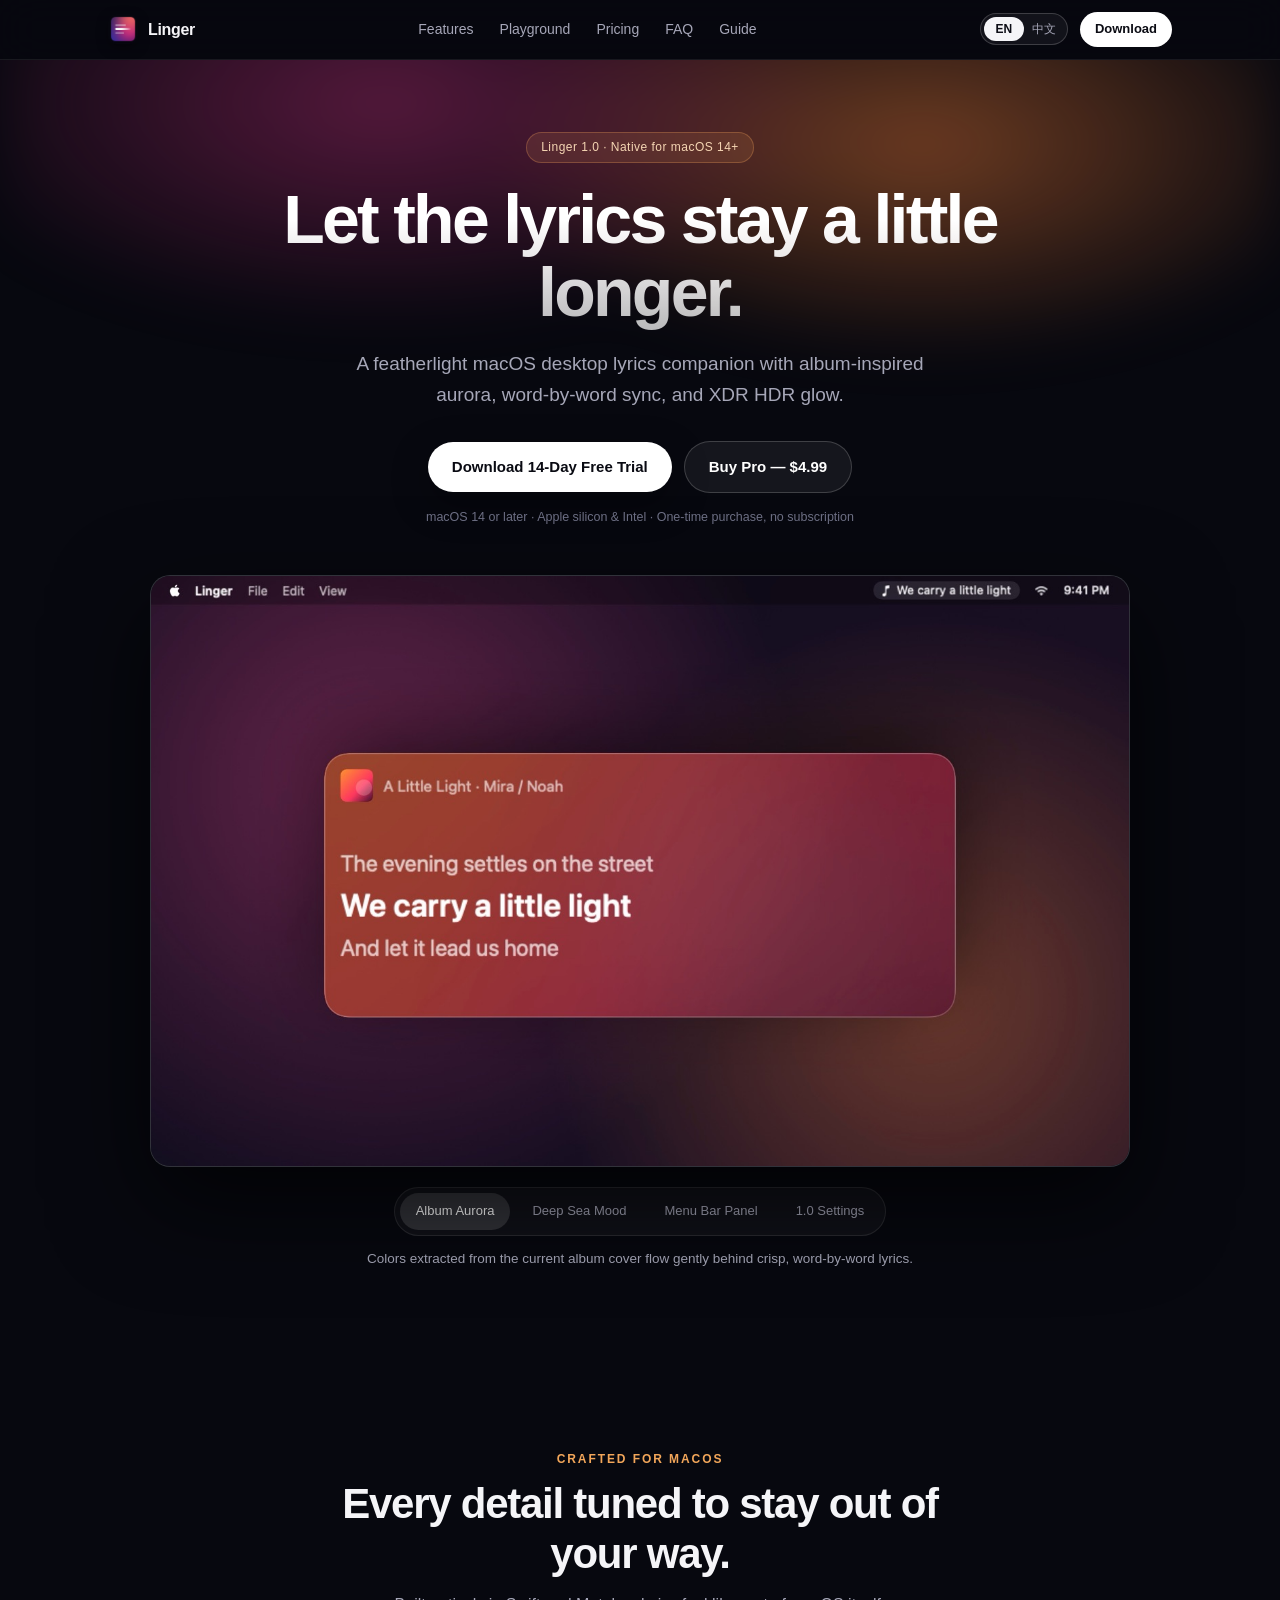
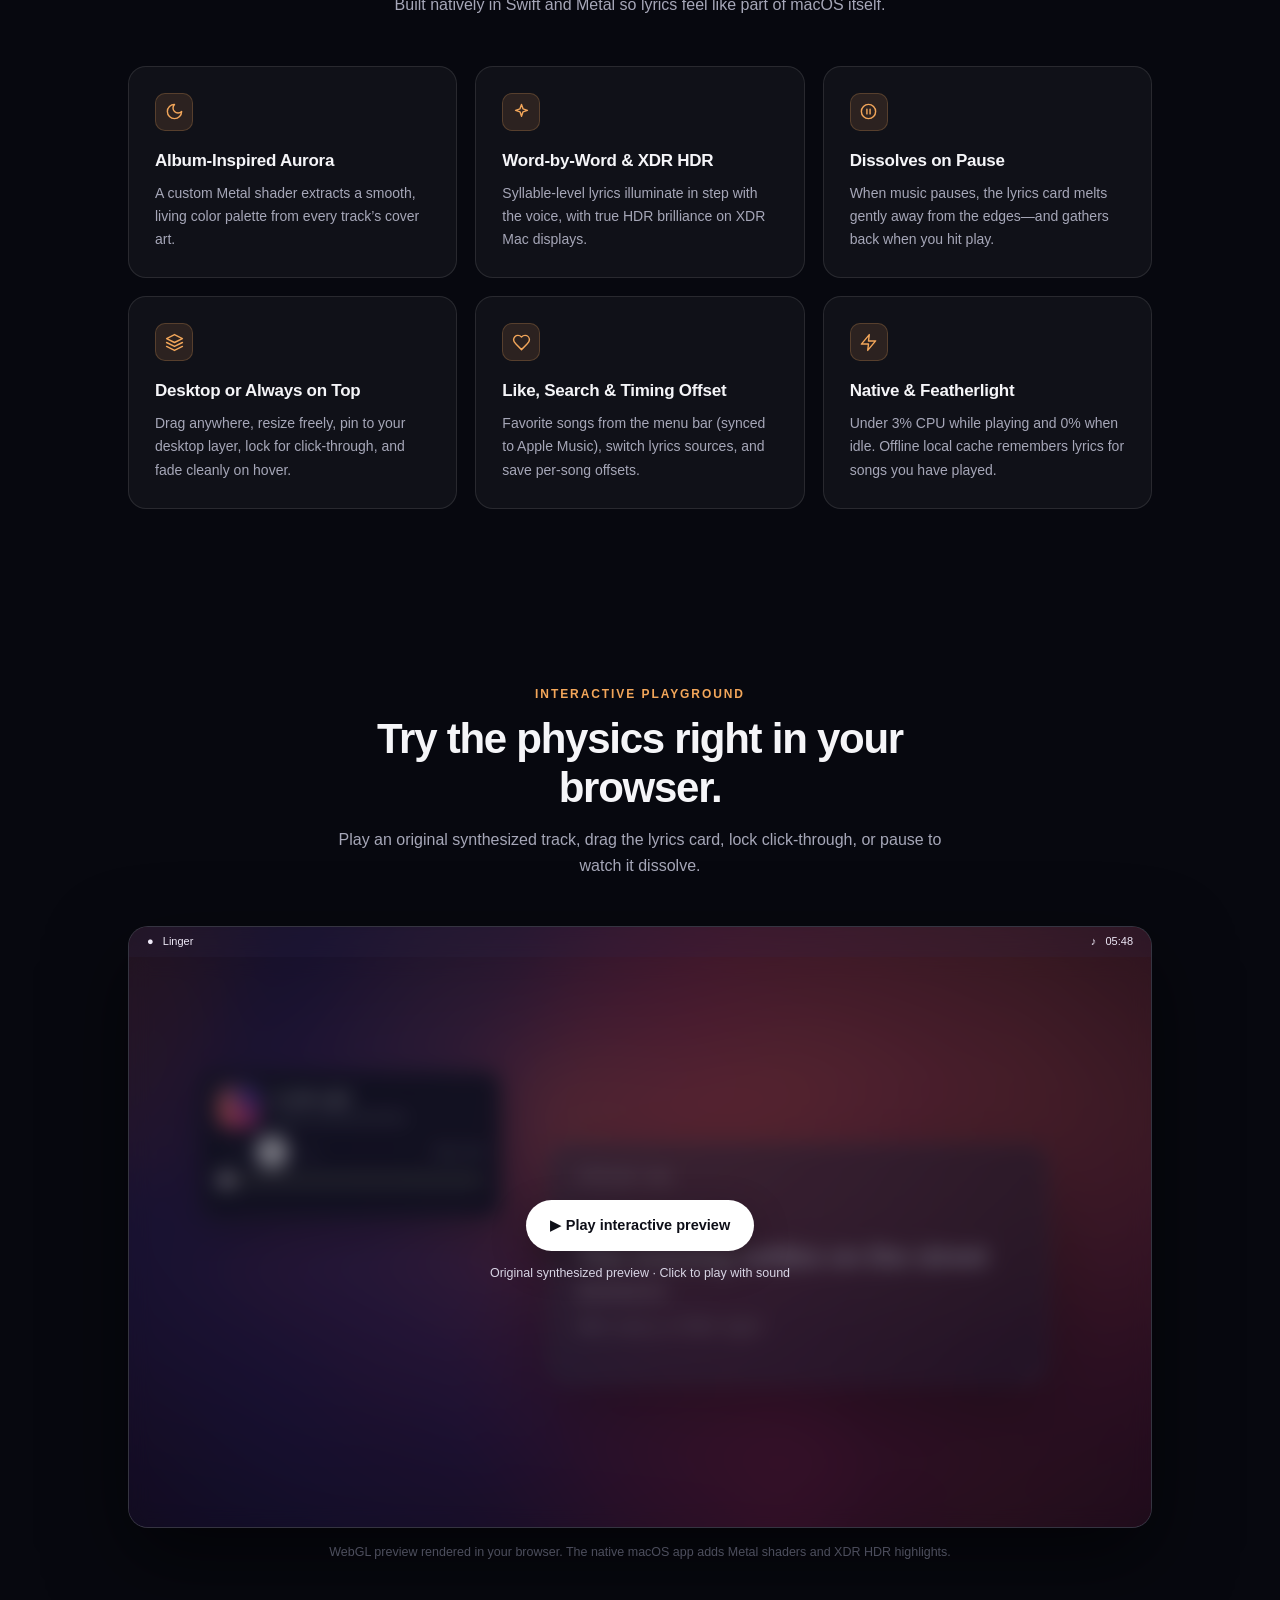
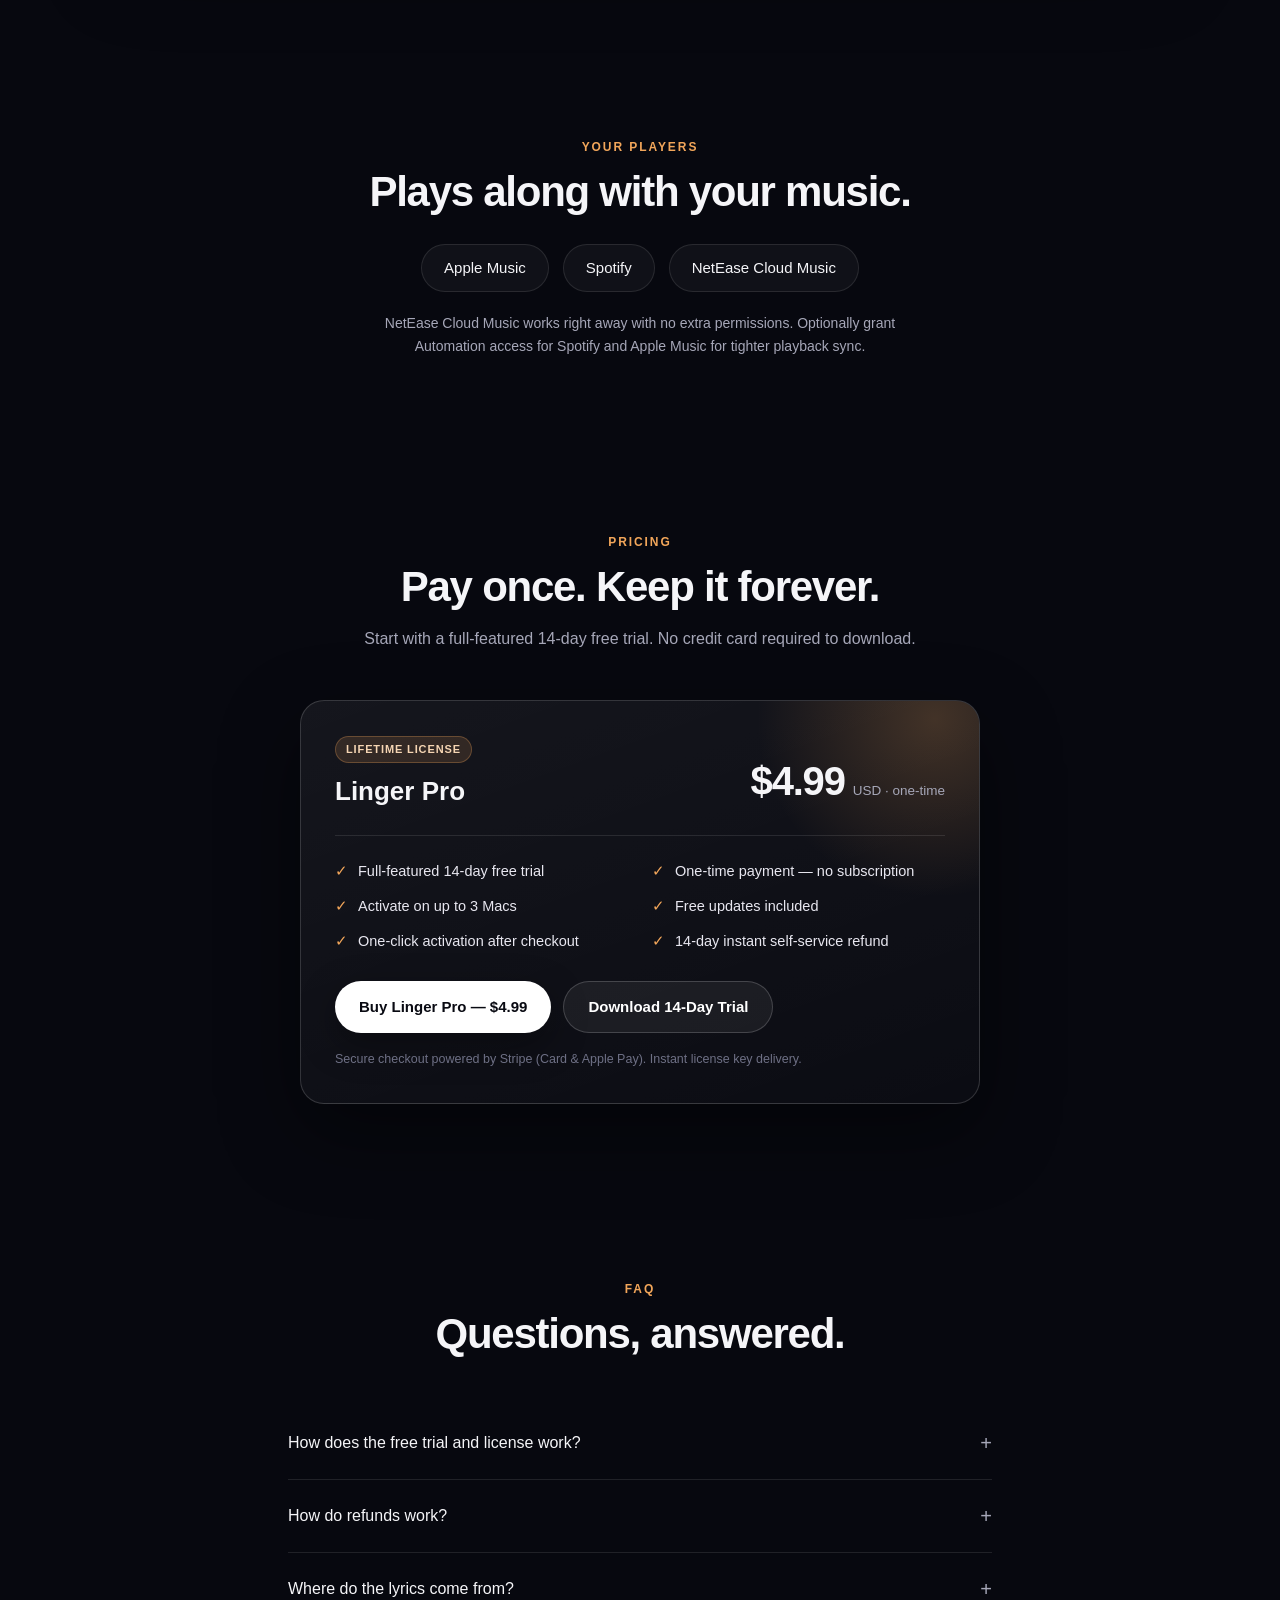
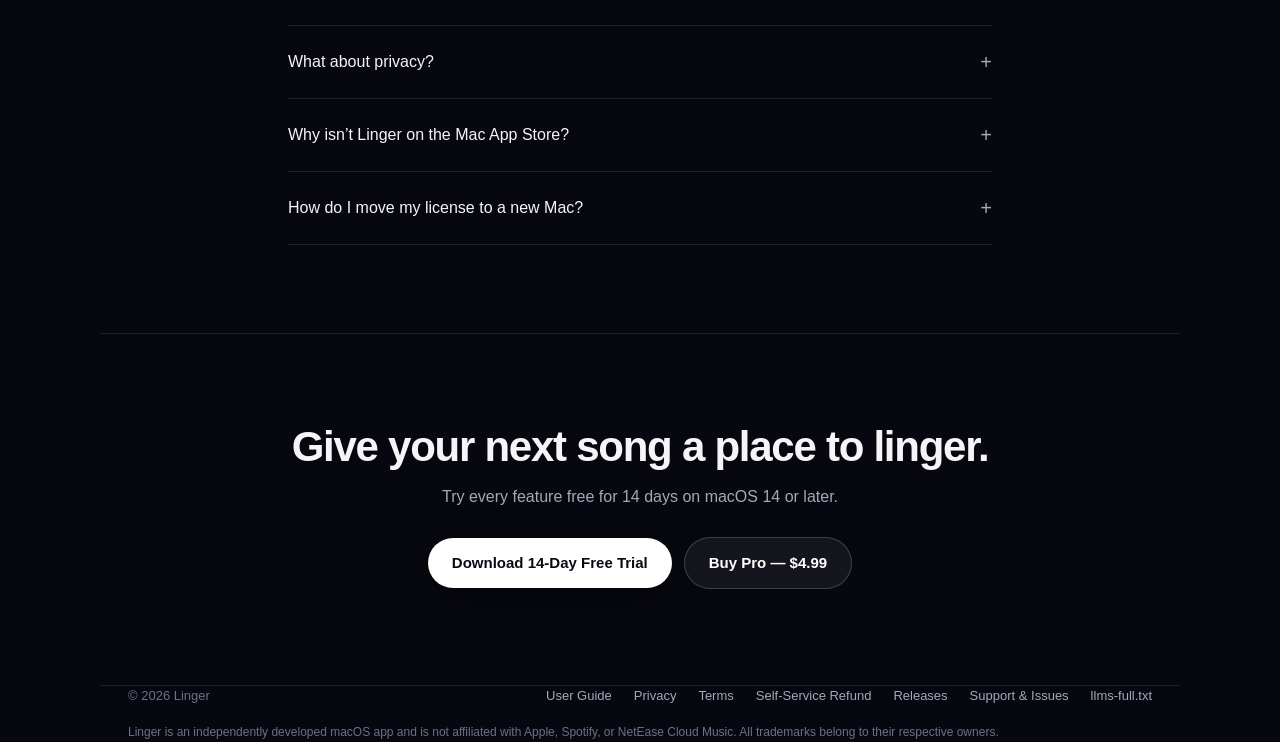
==== commit 2447c0bc: "Update site for v1.0.2" ====
--- a/index.html
+++ b/index.html
@@ -19,10 +19,11 @@
   <link rel="icon" type="image/png" href="./assets/favicon.png">
   <link rel="apple-touch-icon" href="./assets/app-icon.png">
   <link rel="alternate" type="text/markdown" href="./llms.txt" title="Linger summary for AI agents">
+  <link rel="alternate" type="text/markdown" href="./llms-full.txt" title="Linger complete product specification for AI agents">
   <link rel="stylesheet" href="./style.css">
   <script src="./main.js" defer></script>
   <script src="./demo/demo.js" defer></script>
-  <script type="application/ld+json">{"@context":"https://schema.org","@graph":[{"@type":"SoftwareApplication","name":"Linger","alternateName":"余音","url":"https://linger-lyrics.pages.dev/","description":"A native macOS desktop lyrics companion with album-inspired aurora, word-by-word sync, and XDR HDR glow. 14-day free trial, then $4.99 one-time purchase.","image":"https://linger-lyrics.pages.dev/assets/showcase/hero-warm-en.jpg","applicationCategory":"MultimediaApplication","operatingSystem":"macOS 14 or later","downloadUrl":"https://github.com/LeiZiKang/linger/releases/latest/download/Linger.dmg","isAccessibleForFree":false,"offers":{"@type":"Offer","price":"4.99","priceCurrency":"USD"},"featureList":["Album-Inspired Aurora: A custom Metal shader extracts a smooth, living color palette from every track’s cover art.","Word-by-Word & XDR HDR: Syllable-level lyrics illuminate in step with the voice, with true HDR brilliance on XDR Mac displays.","Dissolves on Pause: When music pauses, the lyrics card melts gently away from the edges—and gathers back when you hit play.","Desktop or Always on Top: Drag anywhere, resize freely, pin to your desktop layer, lock for click-through, and fade cleanly on hover.","Like, Search & Timing Offset: Favorite songs from the menu bar (synced to Apple Music), switch lyrics sources, and save per-song offsets.","Native & Featherlight: Under 3% CPU while playing and 0% when idle. Offline local cache remembers lyrics for songs you have played."]},{"@type":"FAQPage","url":"https://linger-lyrics.pages.dev/","mainEntity":[{"@type":"Question","name":"How does the free trial and license work?","acceptedAnswer":{"@type":"Answer","text":"Download Linger and use every feature free for 14 days. Afterward, a one-time $4.99 USD license unlocks Linger permanently on up to 3 Macs with free updates and no recurring fees."}},{"@type":"Question","name":"How do refunds work?","acceptedAnswer":{"@type":"Answer","text":"Within 14 days of purchase, open our Self-Service Refund page (linked in the footer and inside Settings › About), enter your license key and purchase email, and Stripe issues an automatic full refund immediately."}},{"@type":"Question","name":"Where do the lyrics come from?","acceptedAnswer":{"@type":"Answer","text":"Lyrics are fetched directly by your Mac from third-party sources (LRCLIB and NetEase Cloud Music) and cached locally. Linger does not host or sell lyrics itself."}},{"@type":"Question","name":"What about privacy?","acceptedAnswer":{"@type":"Answer","text":"No account is required. “Share anonymous usage stats” is on by default—update checks send a random install ID plus app and macOS version with no IP stored, and you can disable it anytime in Settings › General."}},{"@type":"Question","name":"Why isn’t Linger on the Mac App Store?","acceptedAnswer":{"@type":"Answer","text":"Reading playback state from players like NetEase Cloud Music requires macOS capabilities that Mac App Store sandboxing does not permit. Linger is notarized directly by Apple."}},{"@type":"Question","name":"How do I move my license to a new Mac?","acceptedAnswer":{"@type":"Answer","text":"Open Linger › Settings › License on your old Mac and click “Deactivate This Mac” to free up that activation slot, then enter your license key on your new Mac."}}]}]}</script>
+  <script type="application/ld+json">{"@context":"https://schema.org","@graph":[{"@type":"SoftwareApplication","name":"Linger","alternateName":"余音","url":"https://linger-lyrics.pages.dev/","description":"A native macOS desktop lyrics companion with album-inspired aurora, word-by-word sync, and XDR HDR glow. 14-day free trial, then $4.99 one-time purchase.","image":"https://linger-lyrics.pages.dev/assets/showcase/hero-warm-en.jpg","applicationCategory":"MultimediaApplication","operatingSystem":"macOS 14 or later","softwareVersion":"1.0.2","downloadUrl":"https://github.com/LeiZiKang/linger/releases/latest/download/Linger.dmg","isAccessibleForFree":false,"offers":{"@type":"Offer","price":"4.99","priceCurrency":"USD"},"featureList":["Album-Inspired Aurora: A custom Metal shader extracts a smooth, living color palette from every track’s cover art.","Word-by-Word & XDR HDR: Syllable-level lyrics illuminate in step with the voice, with true HDR brilliance on XDR Mac displays.","Dissolves on Pause: When music pauses, the lyrics card melts gently away from the edges—and gathers back when you hit play.","Desktop or Always on Top: Drag anywhere, resize freely, pin to your desktop layer, lock for click-through, and fade cleanly on hover.","Like, Search & Timing Offset: Favorite songs from the menu bar (synced to Apple Music), switch lyrics sources, and save per-song offsets.","Native & Featherlight: Under 3% CPU while playing and 0% when idle. Offline local cache remembers lyrics for songs you have played."]},{"@type":"FAQPage","url":"https://linger-lyrics.pages.dev/","mainEntity":[{"@type":"Question","name":"How does the free trial and license work?","acceptedAnswer":{"@type":"Answer","text":"Download Linger and use every feature free for 14 days. Afterward, a one-time $4.99 USD license unlocks Linger permanently on up to 3 Macs with free updates and no recurring fees."}},{"@type":"Question","name":"How do refunds work?","acceptedAnswer":{"@type":"Answer","text":"Within 14 days of purchase, open our Self-Service Refund page (linked in the footer and inside Settings › About), enter your license key and purchase email, and Stripe issues an automatic full refund immediately."}},{"@type":"Question","name":"Where do the lyrics come from?","acceptedAnswer":{"@type":"Answer","text":"Lyrics are fetched directly by your Mac from third-party sources (LRCLIB and NetEase Cloud Music) and cached locally. Linger does not host or sell lyrics itself."}},{"@type":"Question","name":"What about privacy?","acceptedAnswer":{"@type":"Answer","text":"No account is required. “Share anonymous usage stats” is on by default—update checks send a random install ID plus app and macOS version with no IP stored, and you can disable it anytime in Settings › General."}},{"@type":"Question","name":"Why isn’t Linger on the Mac App Store?","acceptedAnswer":{"@type":"Answer","text":"Reading playback state from players like NetEase Cloud Music requires macOS capabilities that Mac App Store sandboxing does not permit. Linger is notarized directly by Apple."}},{"@type":"Question","name":"How do I move my license to a new Mac?","acceptedAnswer":{"@type":"Answer","text":"Open Linger › Settings › License on your old Mac and click “Deactivate This Mac” to free up that activation slot, then enter your license key on your new Mac."}}]}]}</script>
 </head>
 <body>
   <a class="skip" href="#features" data-i18n="skip">Skip to features</a>
@@ -38,13 +39,14 @@
         <a href="#playground" data-i18n="navPlayground">Playground</a>
         <a href="#pricing" data-i18n="navPricing">Pricing</a>
         <a href="#faq" data-i18n="navFaq">FAQ</a>
+        <a href="./guide/" data-i18n="navGuide">Guide</a>
       </nav>
       <div class="header-actions">
         <button id="language" type="button" role="switch" aria-checked="false" aria-label="Switch language">
           <span aria-hidden="true">EN</span>
           <span aria-hidden="true">中文</span>
         </button>
-        <a class="nav-cta" href="https://linger-stats.lzkhaoshua.workers.dev/download" data-i18n="navDownload">Download</a>
+        <a class="nav-cta" href="./download-started/" data-i18n="navDownload">Download</a>
       </div>
     </div>
   </header>
@@ -57,7 +59,7 @@
         <h1 id="hero-title" data-i18n="headline">Let the lyrics stay a little longer.</h1>
         <p class="hero-sub" data-i18n="subheadline">A featherlight macOS desktop lyrics companion with album-inspired aurora, word-by-word sync, and XDR HDR glow.</p>
         <div class="hero-cta-row">
-          <a class="btn-primary download" href="https://linger-stats.lzkhaoshua.workers.dev/download">
+          <a class="btn-primary download" href="./download-started/">
             <span class="download-desktop" data-i18n="download">Download 14-Day Free Trial</span>
             <span class="download-mobile" data-i18n="mobile">Download on Mac</span>
           </a>
@@ -158,7 +160,7 @@
         <ul id="pricing-list"><li>Full-featured 14-day free trial</li><li>One-time payment — no subscription</li><li>Activate on up to 3 Macs</li><li>Free updates included</li><li>One-click activation after checkout</li><li>14-day instant self-service refund</li></ul>
         <div class="pricing-actions">
           <a class="btn-primary" href="https://linger-stats.lzkhaoshua.workers.dev/buy" data-i18n="buyPro">Buy Linger Pro — $4.99</a>
-          <a class="btn-secondary download" href="https://linger-stats.lzkhaoshua.workers.dev/download" data-i18n="tryFree">Download 14-Day Trial</a>
+          <a class="btn-secondary download" href="./download-started/" data-i18n="tryFree">Download 14-Day Trial</a>
         </div>
         <p class="pricing-note" data-i18n="pricingNote">Secure checkout powered by Stripe (Card &amp; Apple Pay). Instant license key delivery.</p>
       </div>
@@ -189,10 +191,13 @@
     <div class="footer-row">
       <span data-i18n="copyright">© 2026 Linger</span>
       <div class="footer-links">
-        <a href="#pricing" data-i18n="navPricing">Pricing</a>
+        <a href="./guide/" data-i18n="guideLink">User Guide</a>
+        <a href="./privacy/" data-i18n="privacyLink">Privacy</a>
+        <a href="./terms/" data-i18n="termsLink">Terms</a>
         <a href="https://linger-stats.lzkhaoshua.workers.dev/refund" data-i18n="refundLink">Self-Service Refund</a>
         <a href="https://github.com/LeiZiKang/linger/releases" data-i18n="releases">Releases</a>
         <a href="https://github.com/LeiZiKang/linger/issues" data-i18n="feedback">Support &amp; Issues</a>
+        <a href="./llms-full.txt">llms-full.txt</a>
       </div>
     </div>
     <p class="legal" data-i18n="legal">Linger is an independently developed macOS app and is not affiliated with Apple, Spotify, or NetEase Cloud Music. All trademarks belong to their respective owners.</p>
--- a/style.css
+++ b/style.css
@@ -298,6 +298,52 @@
 .footer-links a:hover{color:#fff}
 .legal{margin:0;font-size:12px;color:var(--faint);line-height:1.6}
 
+/* Subpages (/guide, /download-started, /privacy, /terms) */
+.doc-main{max-width:820px;margin:0 auto;padding:64px 28px 96px}
+.doc-hero{margin-bottom:44px;padding-bottom:28px;border-bottom:1px solid var(--border)}
+.doc-hero h1{font-size:clamp(30px,4.2vw,46px);line-height:1.15;margin:0 0 14px}
+.doc-lead{margin:0;font-size:17px;color:var(--muted);line-height:1.68}
+.doc-meta{margin:12px 0 0;font-size:13px;color:var(--faint)}
+.doc-section{margin:0 0 36px}
+.doc-section h2{font-size:22px;letter-spacing:-.02em;margin:0 0 12px}
+.doc-section h3{font-size:16.5px;margin:20px 0 8px;color:#fff}
+.doc-section p,.doc-section li{font-size:15px;color:var(--muted);line-height:1.72}
+.doc-section ul,.doc-section ol{margin:10px 0 16px;padding-left:22px}
+.doc-section li{margin-bottom:8px}
+.doc-section strong{color:var(--text)}
+.doc-section code,.step-card code{
+  font-family:ui-monospace,SFMono-Regular,Menlo,monospace;font-size:13px;
+  padding:2px 7px;border-radius:6px;background:rgba(255,255,255,.08);color:#f5d5b3;
+}
+.doc-section a,.step-card a{color:#f5d5b3;text-decoration:underline;text-underline-offset:3px}
+.step-grid{display:grid;grid-template-columns:repeat(3,1fr);gap:16px;margin:28px 0 34px}
+.step-card{
+  padding:22px;border-radius:18px;background:var(--surface);border:1px solid var(--border);
+}
+.step-num{
+  display:inline-flex;align-items:center;justify-content:center;width:28px;height:28px;
+  border-radius:999px;background:rgba(242,166,90,.16);border:1px solid rgba(242,166,90,.32);
+  color:#f5d5b3;font-size:13px;font-weight:700;margin-bottom:12px;
+}
+.step-card h3{margin:0 0 8px;font-size:16px;font-weight:600}
+.step-card p{margin:0;font-size:14px;color:var(--muted);line-height:1.65}
+.doc-callout{
+  padding:20px 24px;border-radius:16px;margin:24px 0;
+  background:rgba(242,166,90,.08);border:1px solid rgba(242,166,90,.24);
+}
+.doc-callout p{margin:0;font-size:14.5px;color:#efe6dc}
+.doc-table-wrap{overflow-x:auto;margin:18px 0 28px;border:1px solid var(--border);border-radius:14px}
+.doc-table{width:100%;border-collapse:collapse;font-size:14px;text-align:left}
+.doc-table th,.doc-table td{padding:12px 15px;border-bottom:1px solid var(--border)}
+.doc-table th{color:#fff;font-weight:600;background:rgba(255,255,255,.03)}
+.doc-table td{color:var(--muted)}
+.doc-table tr:last-child td{border-bottom:none}
+
+@media(max-width:860px){
+  .step-grid{grid-template-columns:1fr}
+  .doc-main{padding:44px 20px 72px}
+}
+
 @media(max-width:860px){
   .main-nav,.nav-cta{display:none}
   .bento-grid{grid-template-columns:1fr}
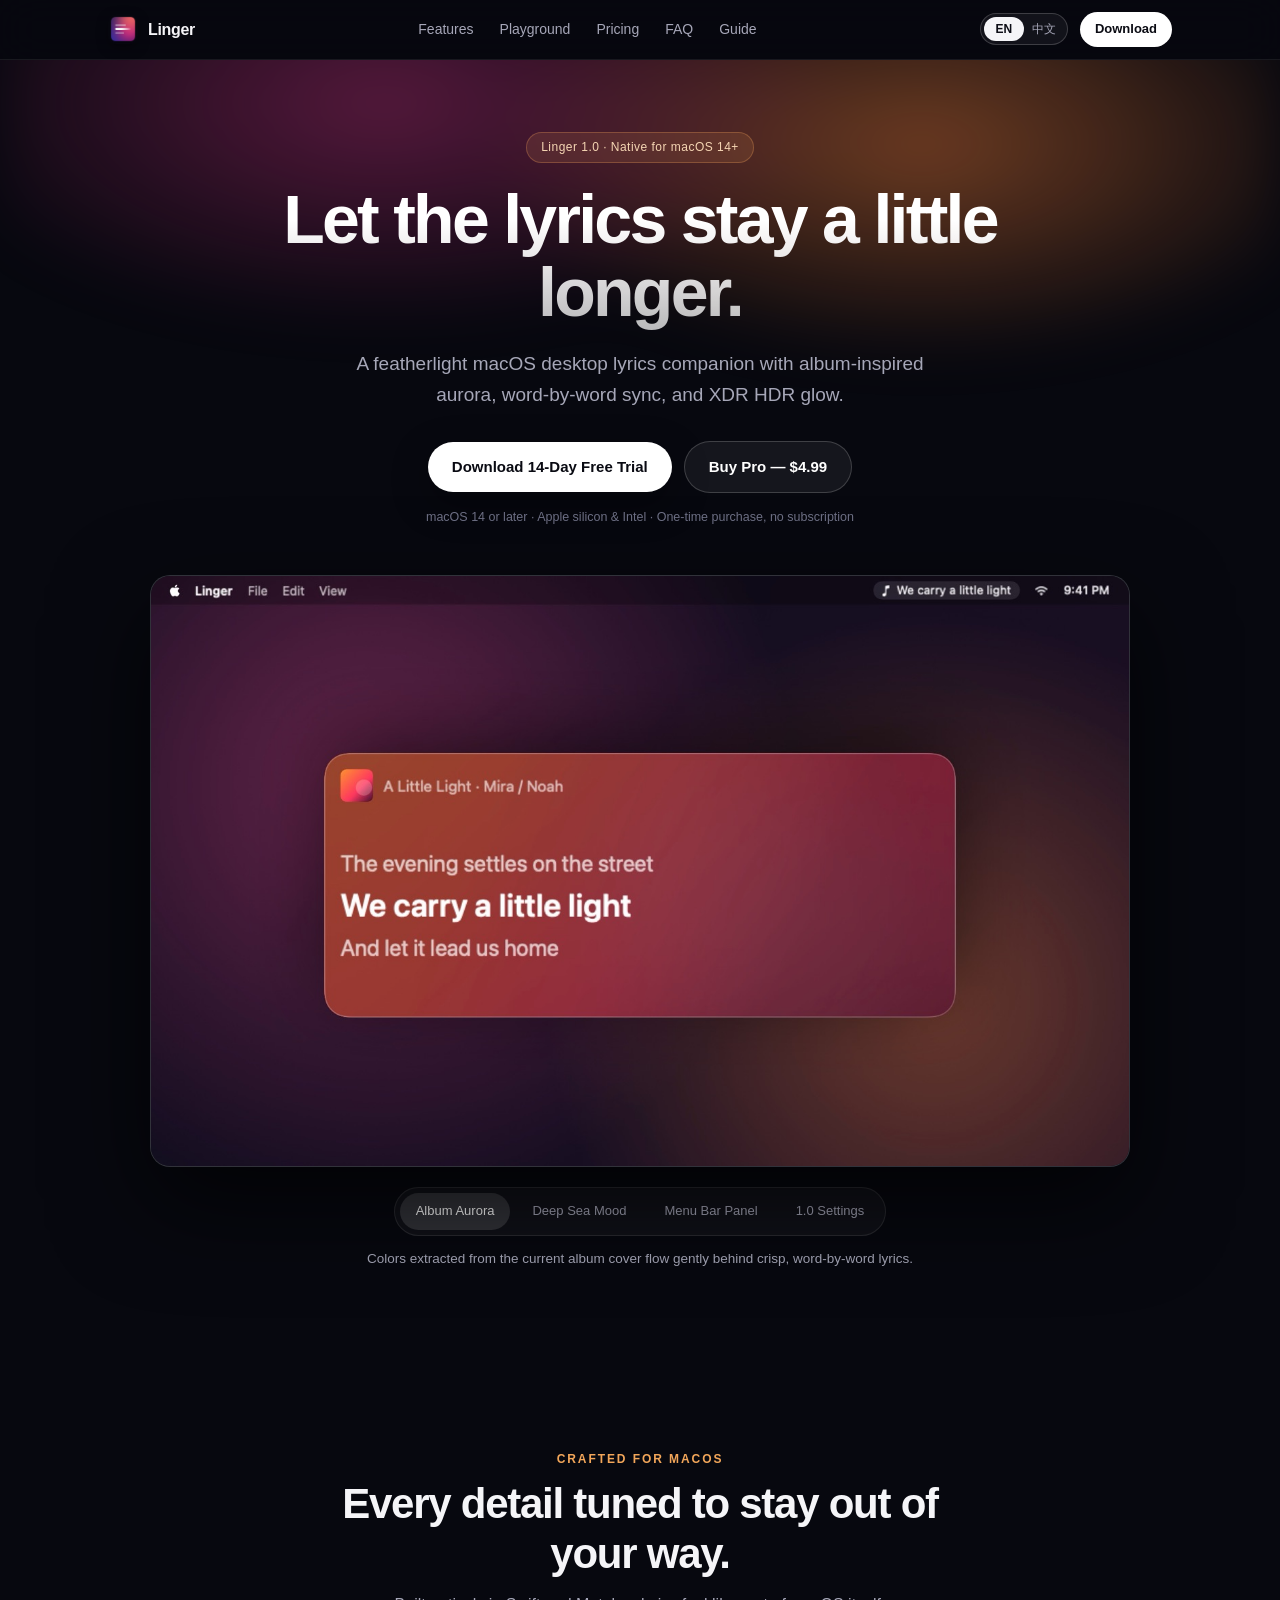
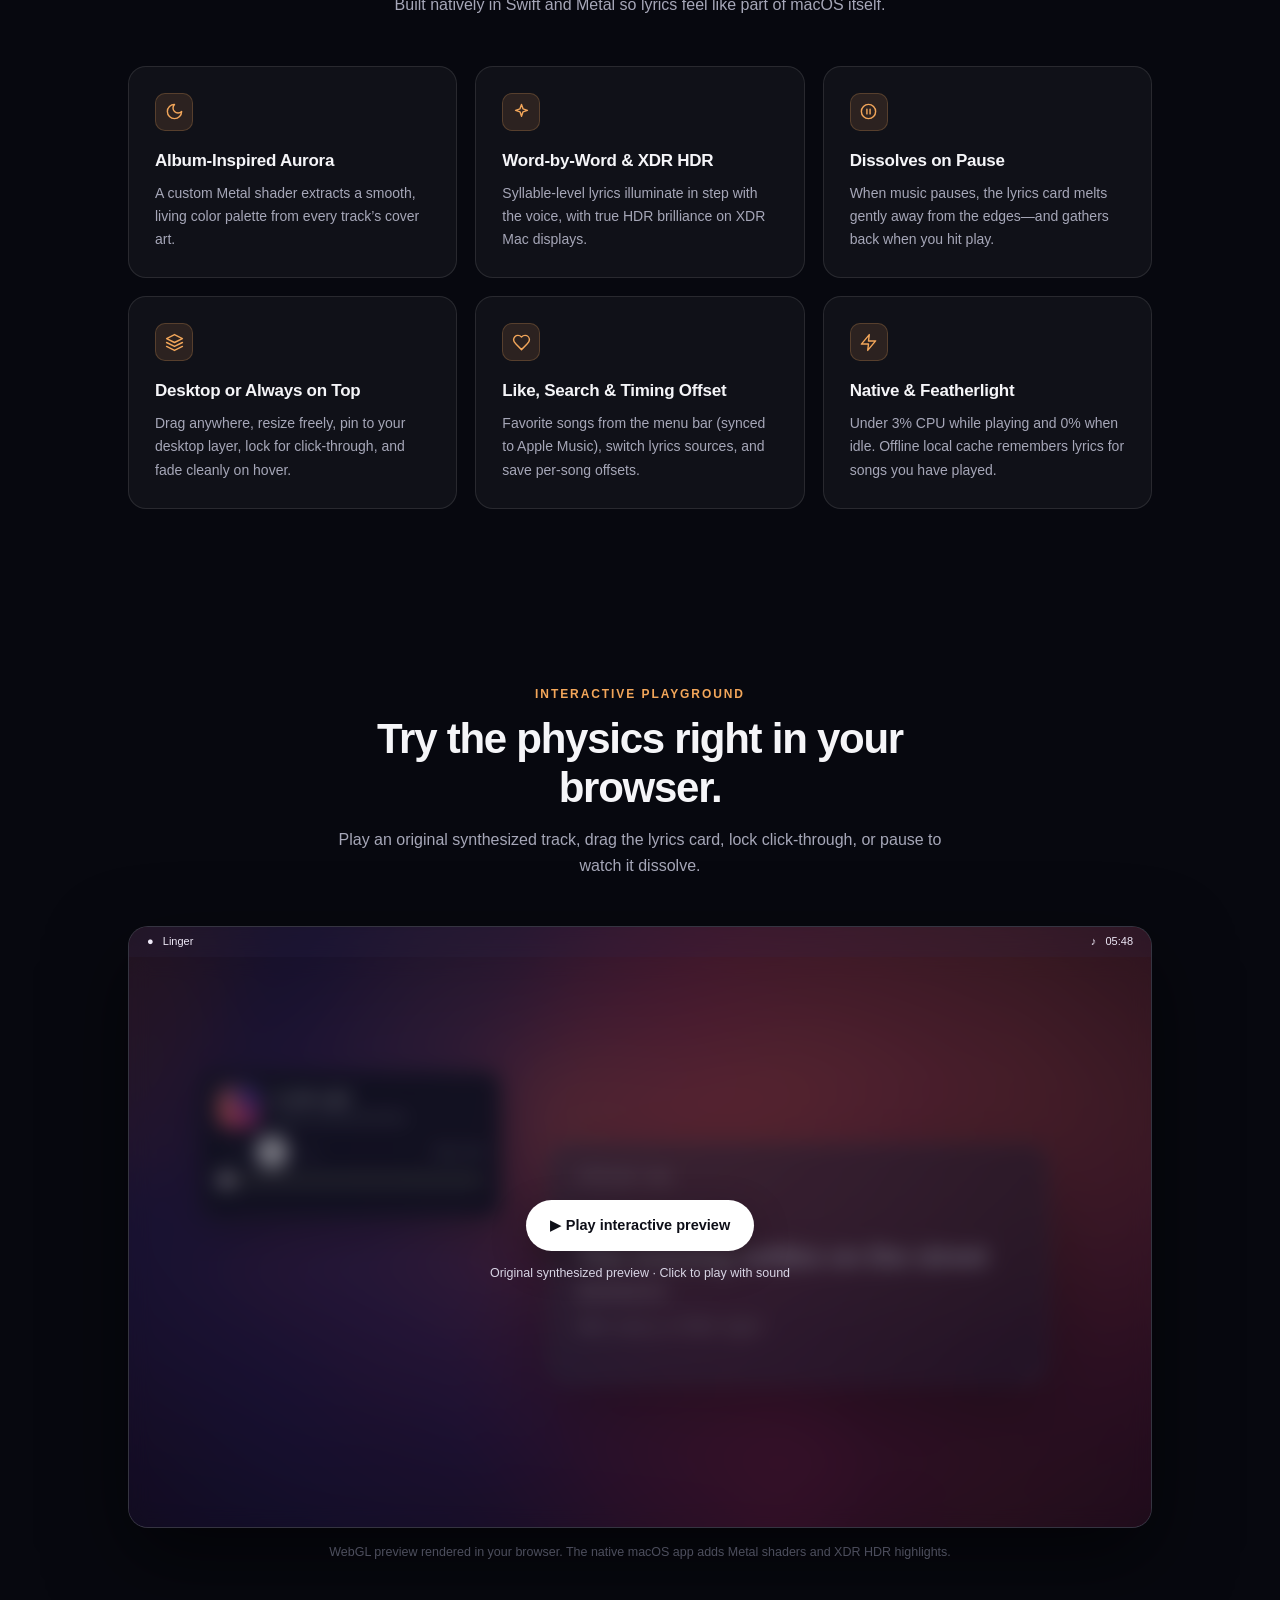
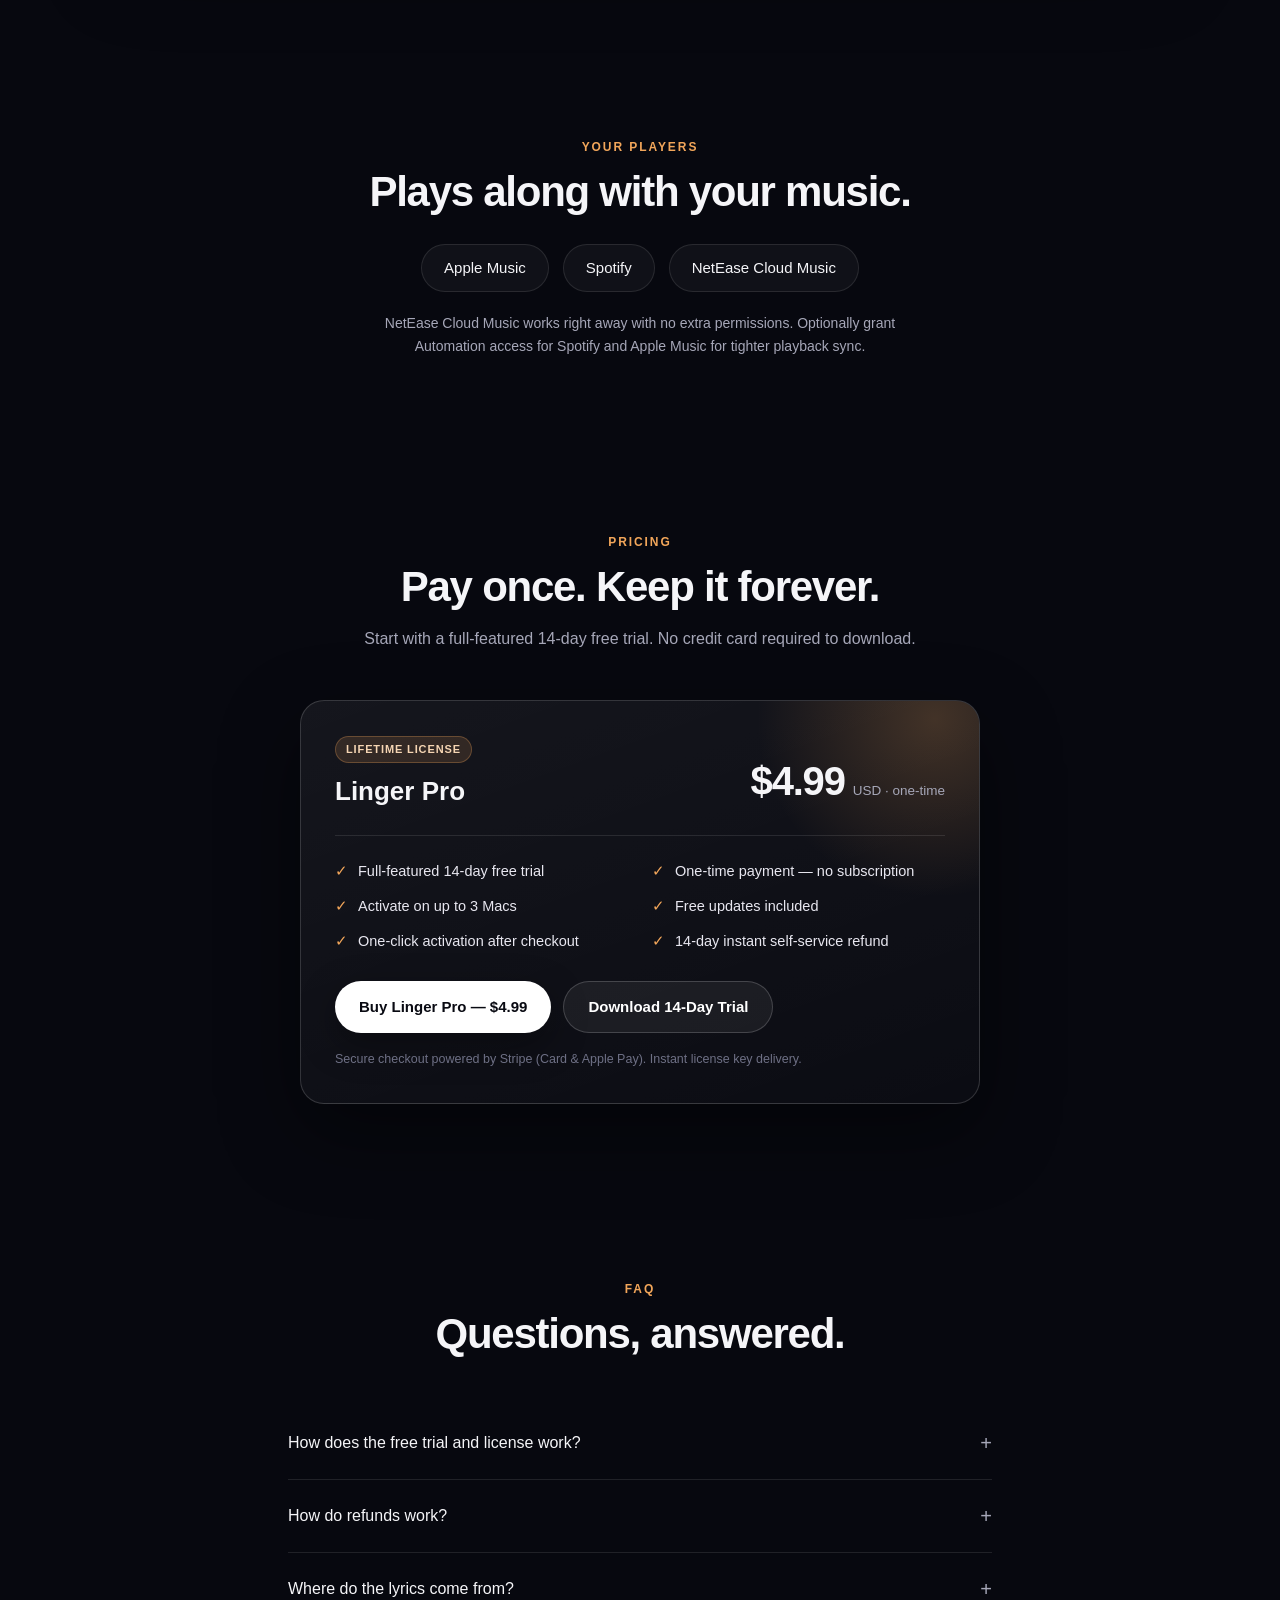
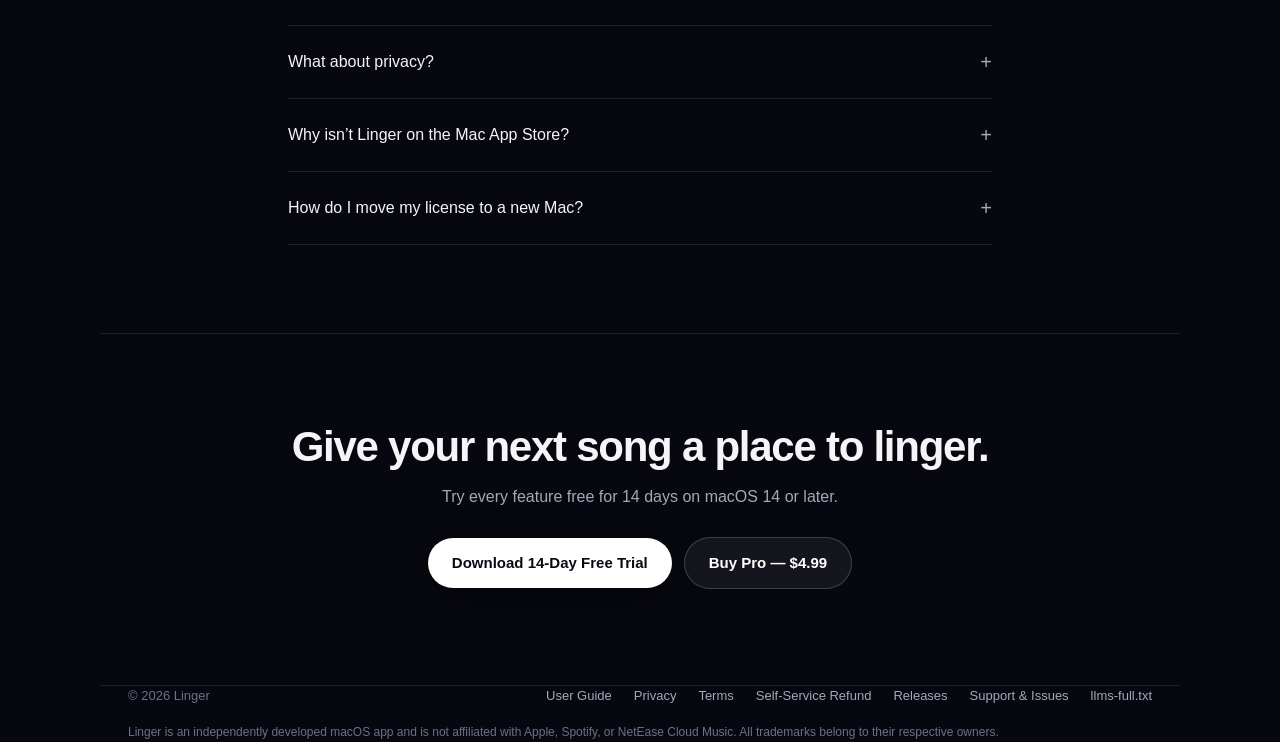
==== commit 3883c11d: "Update site for v1.0.2" ====
--- a/index.html
+++ b/index.html
@@ -6,7 +6,7 @@
   <meta name="theme-color" content="#07080f">
   <title>Linger — Let the lyrics stay a little longer.</title>
   <meta name="description" content="A native macOS desktop lyrics companion with album-inspired aurora, word-by-word sync, and XDR HDR glow. 14-day free trial, then $4.99 one-time purchase.">
-  <link rel="canonical" href="https://linger-lyrics.pages.dev/">
+  <link rel="canonical" href="https://linger.levicraft.app/">
   <meta name="robots" content="index, follow, max-image-preview:large">
   <meta name="google-site-verification" content="uIBSV9NCCIyWCaOBSBI79vrSNpDfPE1lm4wyJElAHRg">
   <meta property="og:type" content="website">
@@ -14,8 +14,8 @@
   <meta name="twitter:card" content="summary_large_image">
   <meta property="og:title" content="Linger — Let the lyrics stay a little longer.">
   <meta property="og:description" content="A native macOS desktop lyrics companion with album-inspired aurora and word-by-word sync. 14-day free trial, $4.99 one-time.">
-  <meta property="og:url" content="https://linger-lyrics.pages.dev/">
-  <meta property="og:image" content="https://linger-lyrics.pages.dev/assets/showcase/hero-warm-en.jpg">
+  <meta property="og:url" content="https://linger.levicraft.app/">
+  <meta property="og:image" content="https://linger.levicraft.app/assets/showcase/hero-warm-en.jpg">
   <link rel="icon" type="image/png" href="./assets/favicon.png">
   <link rel="apple-touch-icon" href="./assets/app-icon.png">
   <link rel="alternate" type="text/markdown" href="./llms.txt" title="Linger summary for AI agents">
@@ -23,7 +23,7 @@
   <link rel="stylesheet" href="./style.css">
   <script src="./main.js" defer></script>
   <script src="./demo/demo.js" defer></script>
-  <script type="application/ld+json">{"@context":"https://schema.org","@graph":[{"@type":"SoftwareApplication","name":"Linger","alternateName":"余音","url":"https://linger-lyrics.pages.dev/","description":"A native macOS desktop lyrics companion with album-inspired aurora, word-by-word sync, and XDR HDR glow. 14-day free trial, then $4.99 one-time purchase.","image":"https://linger-lyrics.pages.dev/assets/showcase/hero-warm-en.jpg","applicationCategory":"MultimediaApplication","operatingSystem":"macOS 14 or later","softwareVersion":"1.0.2","downloadUrl":"https://github.com/LeiZiKang/linger/releases/latest/download/Linger.dmg","isAccessibleForFree":false,"offers":{"@type":"Offer","price":"4.99","priceCurrency":"USD"},"featureList":["Album-Inspired Aurora: A custom Metal shader extracts a smooth, living color palette from every track’s cover art.","Word-by-Word & XDR HDR: Syllable-level lyrics illuminate in step with the voice, with true HDR brilliance on XDR Mac displays.","Dissolves on Pause: When music pauses, the lyrics card melts gently away from the edges—and gathers back when you hit play.","Desktop or Always on Top: Drag anywhere, resize freely, pin to your desktop layer, lock for click-through, and fade cleanly on hover.","Like, Search & Timing Offset: Favorite songs from the menu bar (synced to Apple Music), switch lyrics sources, and save per-song offsets.","Native & Featherlight: Under 3% CPU while playing and 0% when idle. Offline local cache remembers lyrics for songs you have played."]},{"@type":"FAQPage","url":"https://linger-lyrics.pages.dev/","mainEntity":[{"@type":"Question","name":"How does the free trial and license work?","acceptedAnswer":{"@type":"Answer","text":"Download Linger and use every feature free for 14 days. Afterward, a one-time $4.99 USD license unlocks Linger permanently on up to 3 Macs with free updates and no recurring fees."}},{"@type":"Question","name":"How do refunds work?","acceptedAnswer":{"@type":"Answer","text":"Within 14 days of purchase, open our Self-Service Refund page (linked in the footer and inside Settings › About), enter your license key and purchase email, and Stripe issues an automatic full refund immediately."}},{"@type":"Question","name":"Where do the lyrics come from?","acceptedAnswer":{"@type":"Answer","text":"Lyrics are fetched directly by your Mac from third-party sources (LRCLIB and NetEase Cloud Music) and cached locally. Linger does not host or sell lyrics itself."}},{"@type":"Question","name":"What about privacy?","acceptedAnswer":{"@type":"Answer","text":"No account is required. “Share anonymous usage stats” is on by default—update checks send a random install ID plus app and macOS version with no IP stored, and you can disable it anytime in Settings › General."}},{"@type":"Question","name":"Why isn’t Linger on the Mac App Store?","acceptedAnswer":{"@type":"Answer","text":"Reading playback state from players like NetEase Cloud Music requires macOS capabilities that Mac App Store sandboxing does not permit. Linger is notarized directly by Apple."}},{"@type":"Question","name":"How do I move my license to a new Mac?","acceptedAnswer":{"@type":"Answer","text":"Open Linger › Settings › License on your old Mac and click “Deactivate This Mac” to free up that activation slot, then enter your license key on your new Mac."}}]}]}</script>
+  <script type="application/ld+json">{"@context":"https://schema.org","@graph":[{"@type":"SoftwareApplication","name":"Linger","alternateName":"余音","url":"https://linger.levicraft.app/","description":"A native macOS desktop lyrics companion with album-inspired aurora, word-by-word sync, and XDR HDR glow. 14-day free trial, then $4.99 one-time purchase.","image":"https://linger.levicraft.app/assets/showcase/hero-warm-en.jpg","applicationCategory":"MultimediaApplication","operatingSystem":"macOS 14 or later","softwareVersion":"1.0.2","downloadUrl":"https://github.com/LeiZiKang/linger/releases/latest/download/Linger.dmg","isAccessibleForFree":false,"offers":{"@type":"Offer","price":"4.99","priceCurrency":"USD"},"featureList":["Album-Inspired Aurora: A custom Metal shader extracts a smooth, living color palette from every track’s cover art.","Word-by-Word & XDR HDR: Syllable-level lyrics illuminate in step with the voice, with true HDR brilliance on XDR Mac displays.","Dissolves on Pause: When music pauses, the lyrics card melts gently away from the edges—and gathers back when you hit play.","Desktop or Always on Top: Drag anywhere, resize freely, pin to your desktop layer, lock for click-through, and fade cleanly on hover.","Like, Search & Timing Offset: Favorite songs from the menu bar (synced to Apple Music), switch lyrics sources, and save per-song offsets.","Native & Featherlight: Under 3% CPU while playing and 0% when idle. Offline local cache remembers lyrics for songs you have played."]},{"@type":"FAQPage","url":"https://linger.levicraft.app/","mainEntity":[{"@type":"Question","name":"How does the free trial and license work?","acceptedAnswer":{"@type":"Answer","text":"Download Linger and use every feature free for 14 days. Afterward, a one-time $4.99 USD license unlocks Linger permanently on up to 3 Macs with free updates and no recurring fees."}},{"@type":"Question","name":"How do refunds work?","acceptedAnswer":{"@type":"Answer","text":"Within 14 days of purchase, open our Self-Service Refund page (linked in the footer and inside Settings › About), enter your license key and purchase email, and Stripe issues an automatic full refund immediately."}},{"@type":"Question","name":"Where do the lyrics come from?","acceptedAnswer":{"@type":"Answer","text":"Lyrics are fetched directly by your Mac from third-party sources (LRCLIB and NetEase Cloud Music) and cached locally. Linger does not host or sell lyrics itself."}},{"@type":"Question","name":"What about privacy?","acceptedAnswer":{"@type":"Answer","text":"No account is required. “Share anonymous usage stats” is on by default—update checks send a random install ID plus app and macOS version with no IP stored, and you can disable it anytime in Settings › General."}},{"@type":"Question","name":"Why isn’t Linger on the Mac App Store?","acceptedAnswer":{"@type":"Answer","text":"Reading playback state from players like NetEase Cloud Music requires macOS capabilities that Mac App Store sandboxing does not permit. Linger is notarized directly by Apple."}},{"@type":"Question","name":"How do I move my license to a new Mac?","acceptedAnswer":{"@type":"Answer","text":"Open Linger › Settings › License on your old Mac and click “Deactivate This Mac” to free up that activation slot, then enter your license key on your new Mac."}}]}]}</script>
 </head>
 <body>
   <a class="skip" href="#features" data-i18n="skip">Skip to features</a>
@@ -63,7 +63,7 @@
             <span class="download-desktop" data-i18n="download">Download 14-Day Free Trial</span>
             <span class="download-mobile" data-i18n="mobile">Download on Mac</span>
           </a>
-          <a class="btn-secondary" href="https://linger-stats.lzkhaoshua.workers.dev/buy" data-i18n="heroBuy">Buy Pro — $4.99</a>
+          <a class="btn-secondary" href="https://linger-api.levicraft.app/buy" data-i18n="heroBuy">Buy Pro — $4.99</a>
         </div>
         <p class="requirements" data-i18n="requirements">macOS 14 or later · Apple silicon &amp; Intel · One-time purchase, no subscription</p>
       </div>
@@ -159,7 +159,7 @@
         </div>
         <ul id="pricing-list"><li>Full-featured 14-day free trial</li><li>One-time payment — no subscription</li><li>Activate on up to 3 Macs</li><li>Free updates included</li><li>One-click activation after checkout</li><li>14-day instant self-service refund</li></ul>
         <div class="pricing-actions">
-          <a class="btn-primary" href="https://linger-stats.lzkhaoshua.workers.dev/buy" data-i18n="buyPro">Buy Linger Pro — $4.99</a>
+          <a class="btn-primary" href="https://linger-api.levicraft.app/buy" data-i18n="buyPro">Buy Linger Pro — $4.99</a>
           <a class="btn-secondary download" href="./download-started/" data-i18n="tryFree">Download 14-Day Trial</a>
         </div>
         <p class="pricing-note" data-i18n="pricingNote">Secure checkout powered by Stripe (Card &amp; Apple Pay). Instant license key delivery.</p>
@@ -178,11 +178,11 @@
       <h2 data-i18n="closing">Give your next song a place to linger.</h2>
       <p class="closing-sub" data-i18n="closingSub">Try every feature free for 14 days on macOS 14 or later.</p>
       <div class="hero-cta-row">
-        <a class="btn-primary download" href="https://linger-stats.lzkhaoshua.workers.dev/download">
+        <a class="btn-primary download" href="https://linger-api.levicraft.app/download">
           <span class="download-desktop" data-i18n="download">Download 14-Day Free Trial</span>
           <span class="download-mobile" data-i18n="mobile">Download on Mac</span>
         </a>
-        <a class="btn-secondary" href="https://linger-stats.lzkhaoshua.workers.dev/buy" data-i18n="heroBuy">Buy Pro — $4.99</a>
+        <a class="btn-secondary" href="https://linger-api.levicraft.app/buy" data-i18n="heroBuy">Buy Pro — $4.99</a>
       </div>
     </section>
   </main>
@@ -194,7 +194,7 @@
         <a href="./guide/" data-i18n="guideLink">User Guide</a>
         <a href="./privacy/" data-i18n="privacyLink">Privacy</a>
         <a href="./terms/" data-i18n="termsLink">Terms</a>
-        <a href="https://linger-stats.lzkhaoshua.workers.dev/refund" data-i18n="refundLink">Self-Service Refund</a>
+        <a href="https://linger-api.levicraft.app/refund" data-i18n="refundLink">Self-Service Refund</a>
         <a href="https://github.com/LeiZiKang/linger/releases" data-i18n="releases">Releases</a>
         <a href="https://github.com/LeiZiKang/linger/issues" data-i18n="feedback">Support &amp; Issues</a>
         <a href="./llms-full.txt">llms-full.txt</a>
